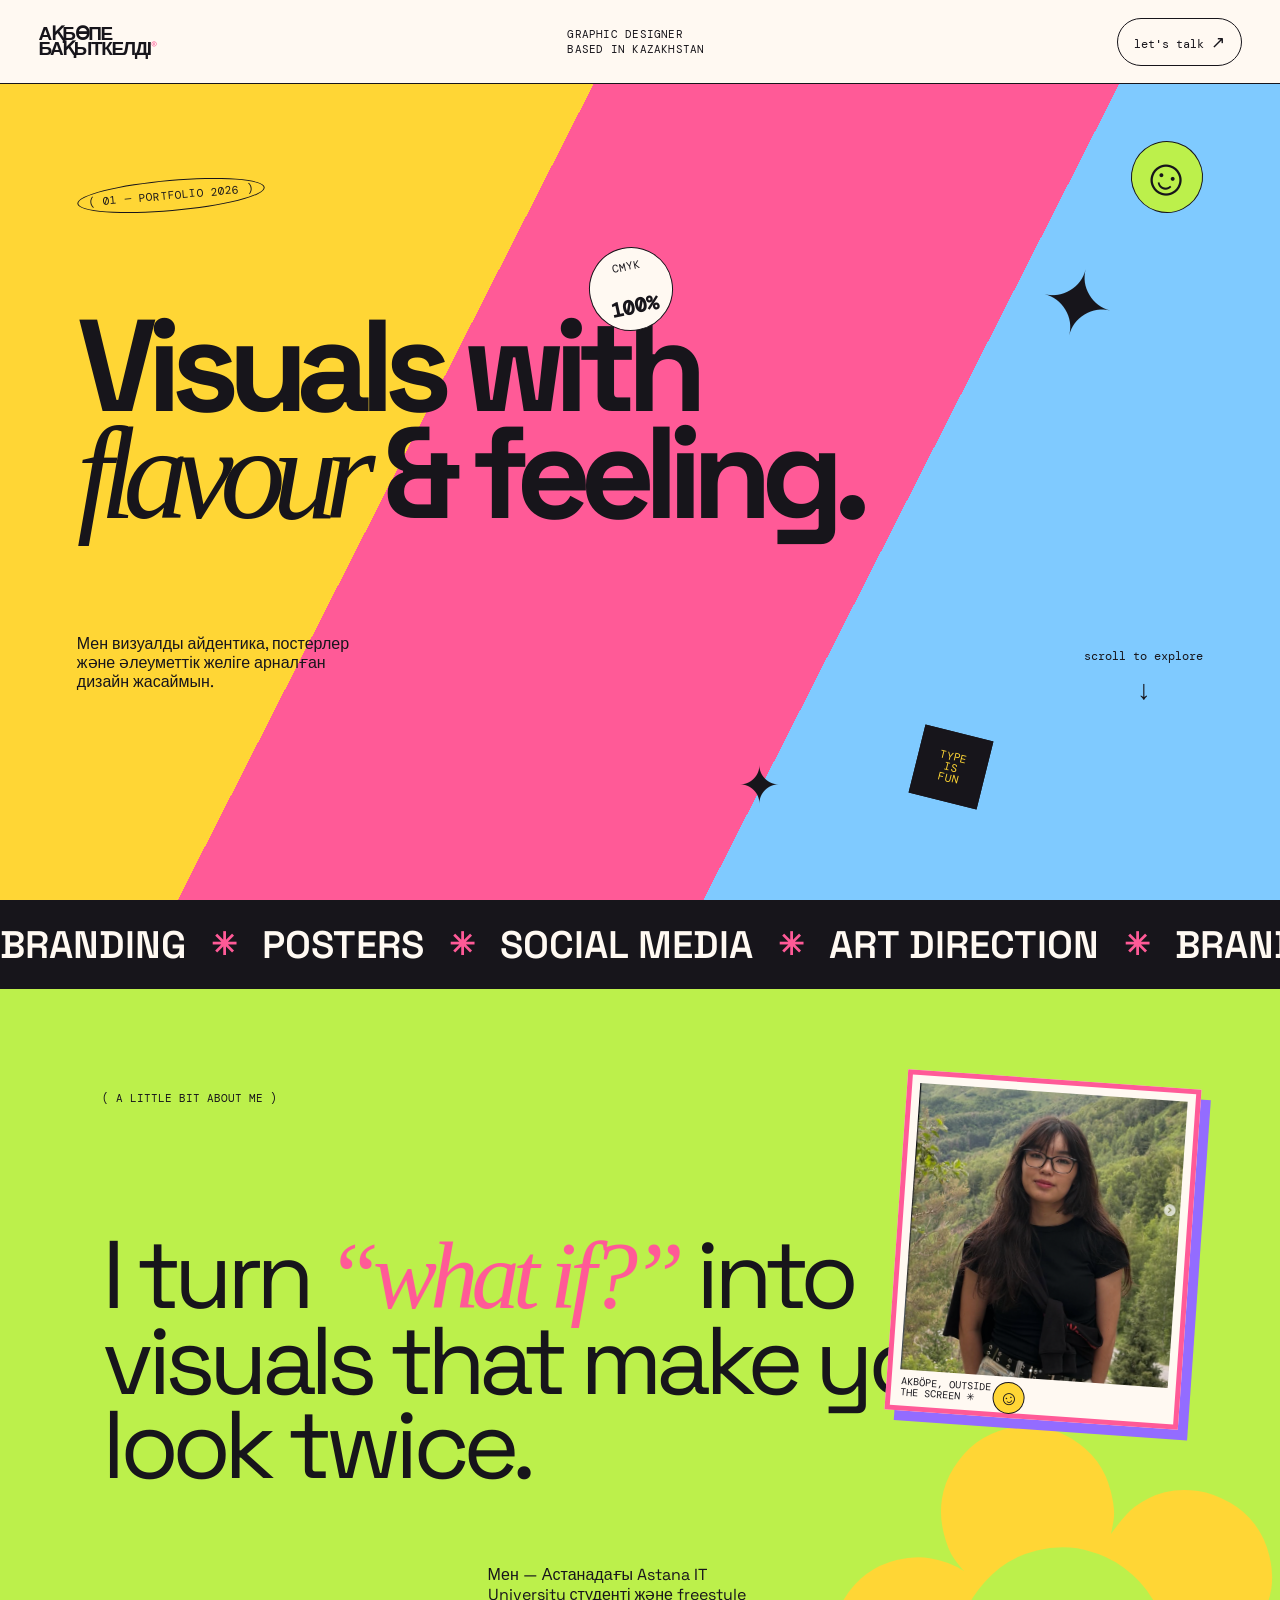
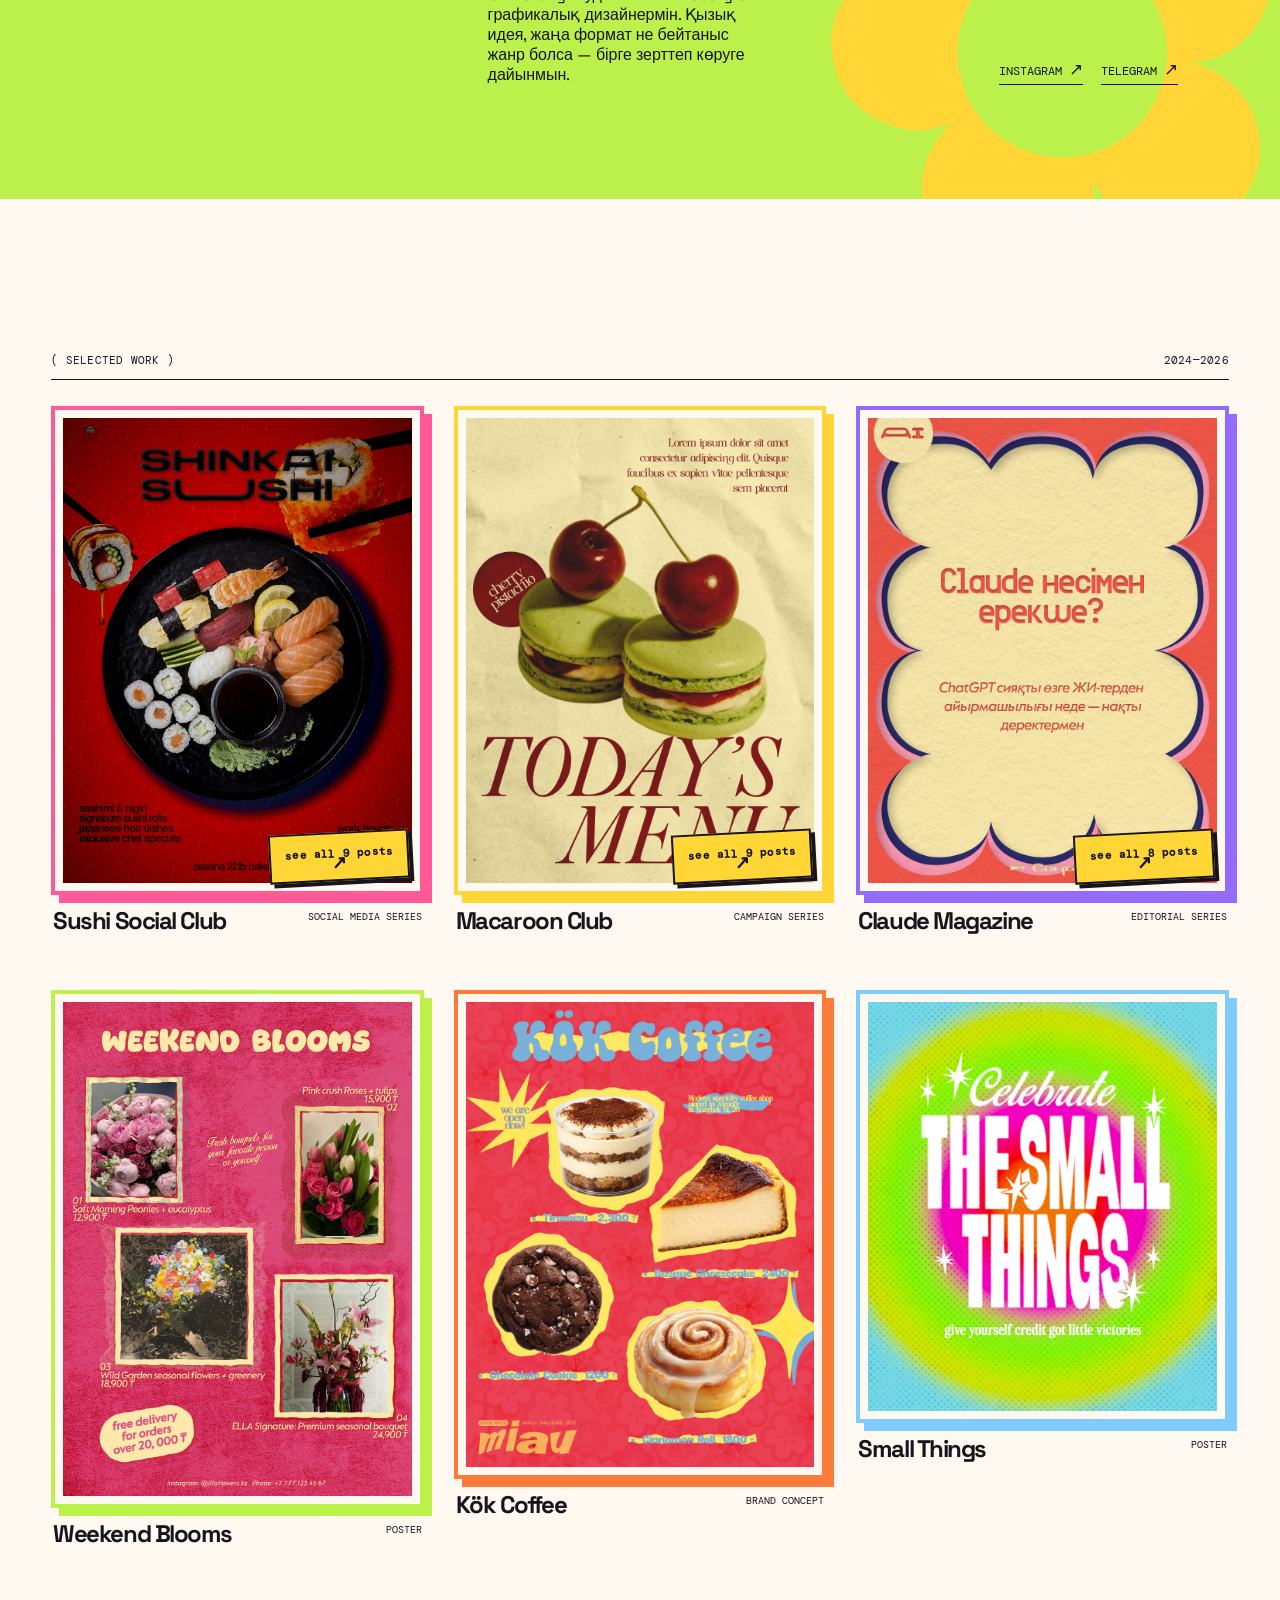
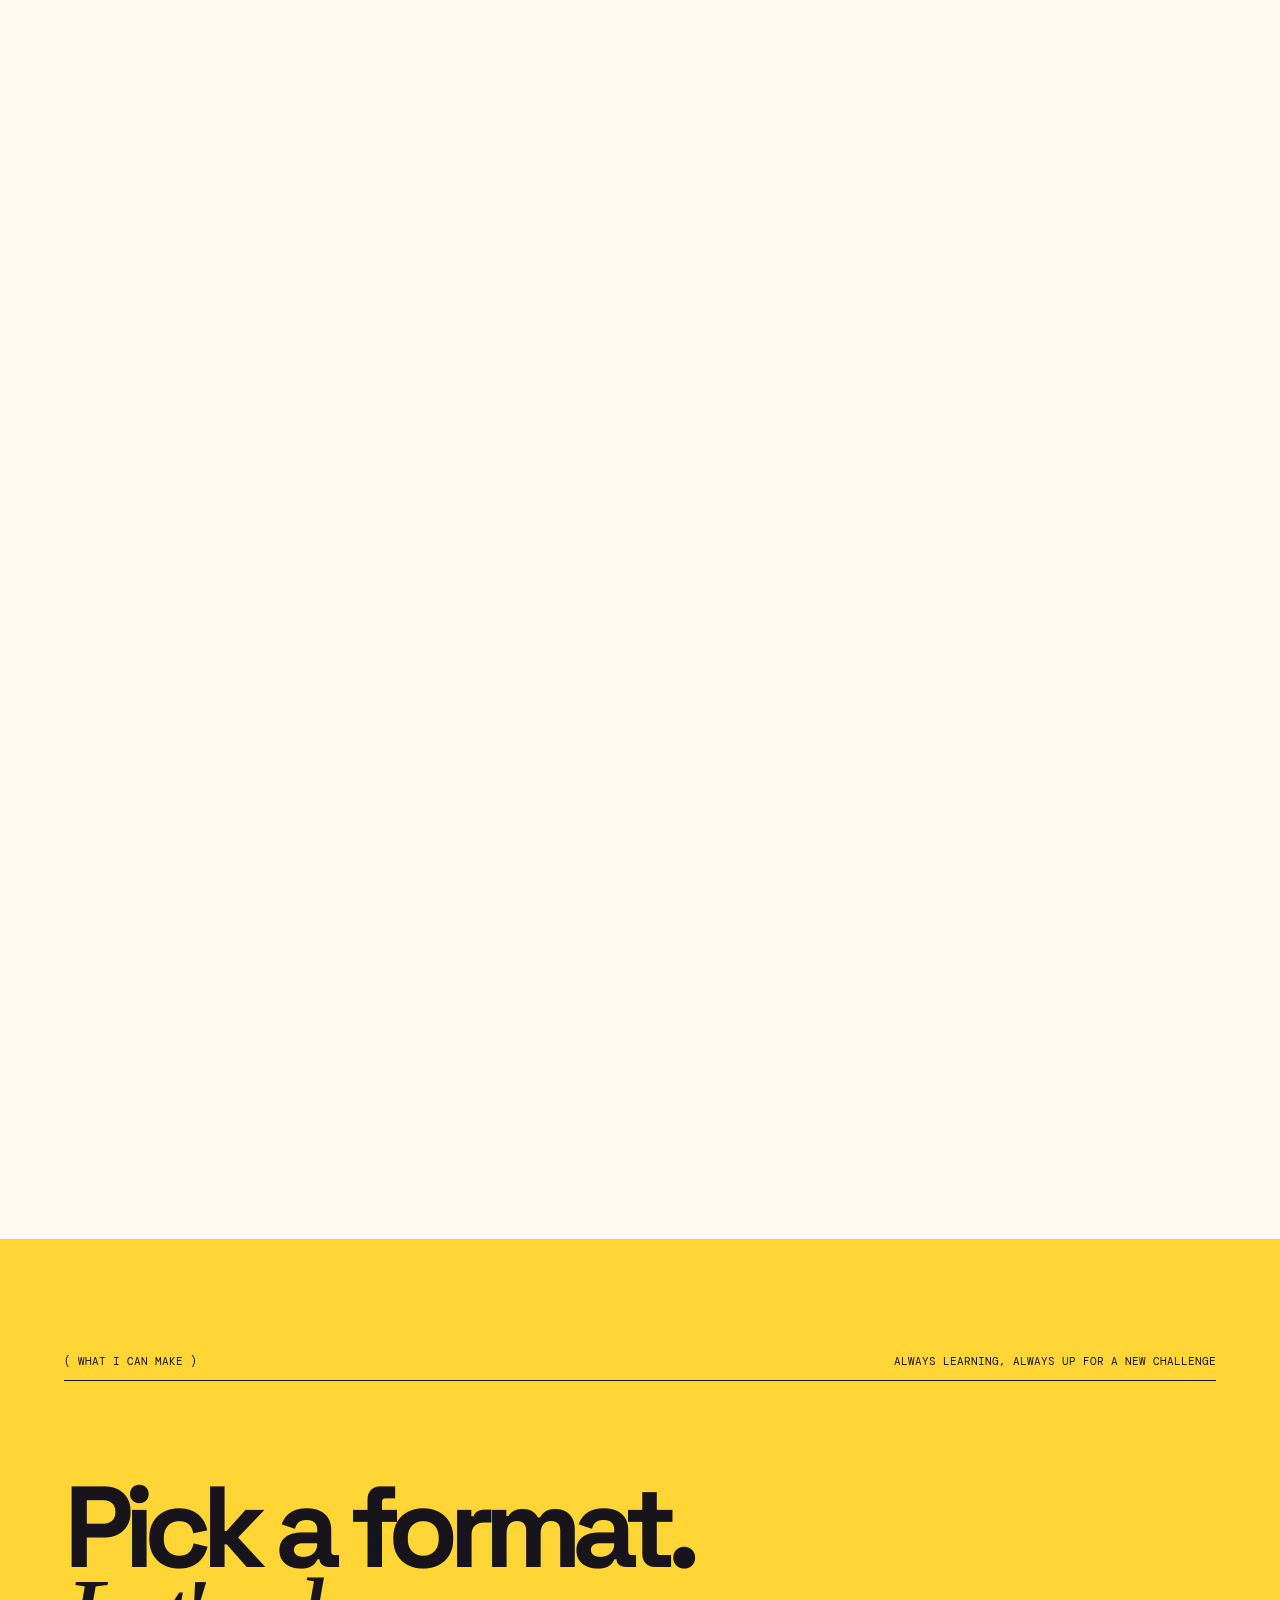
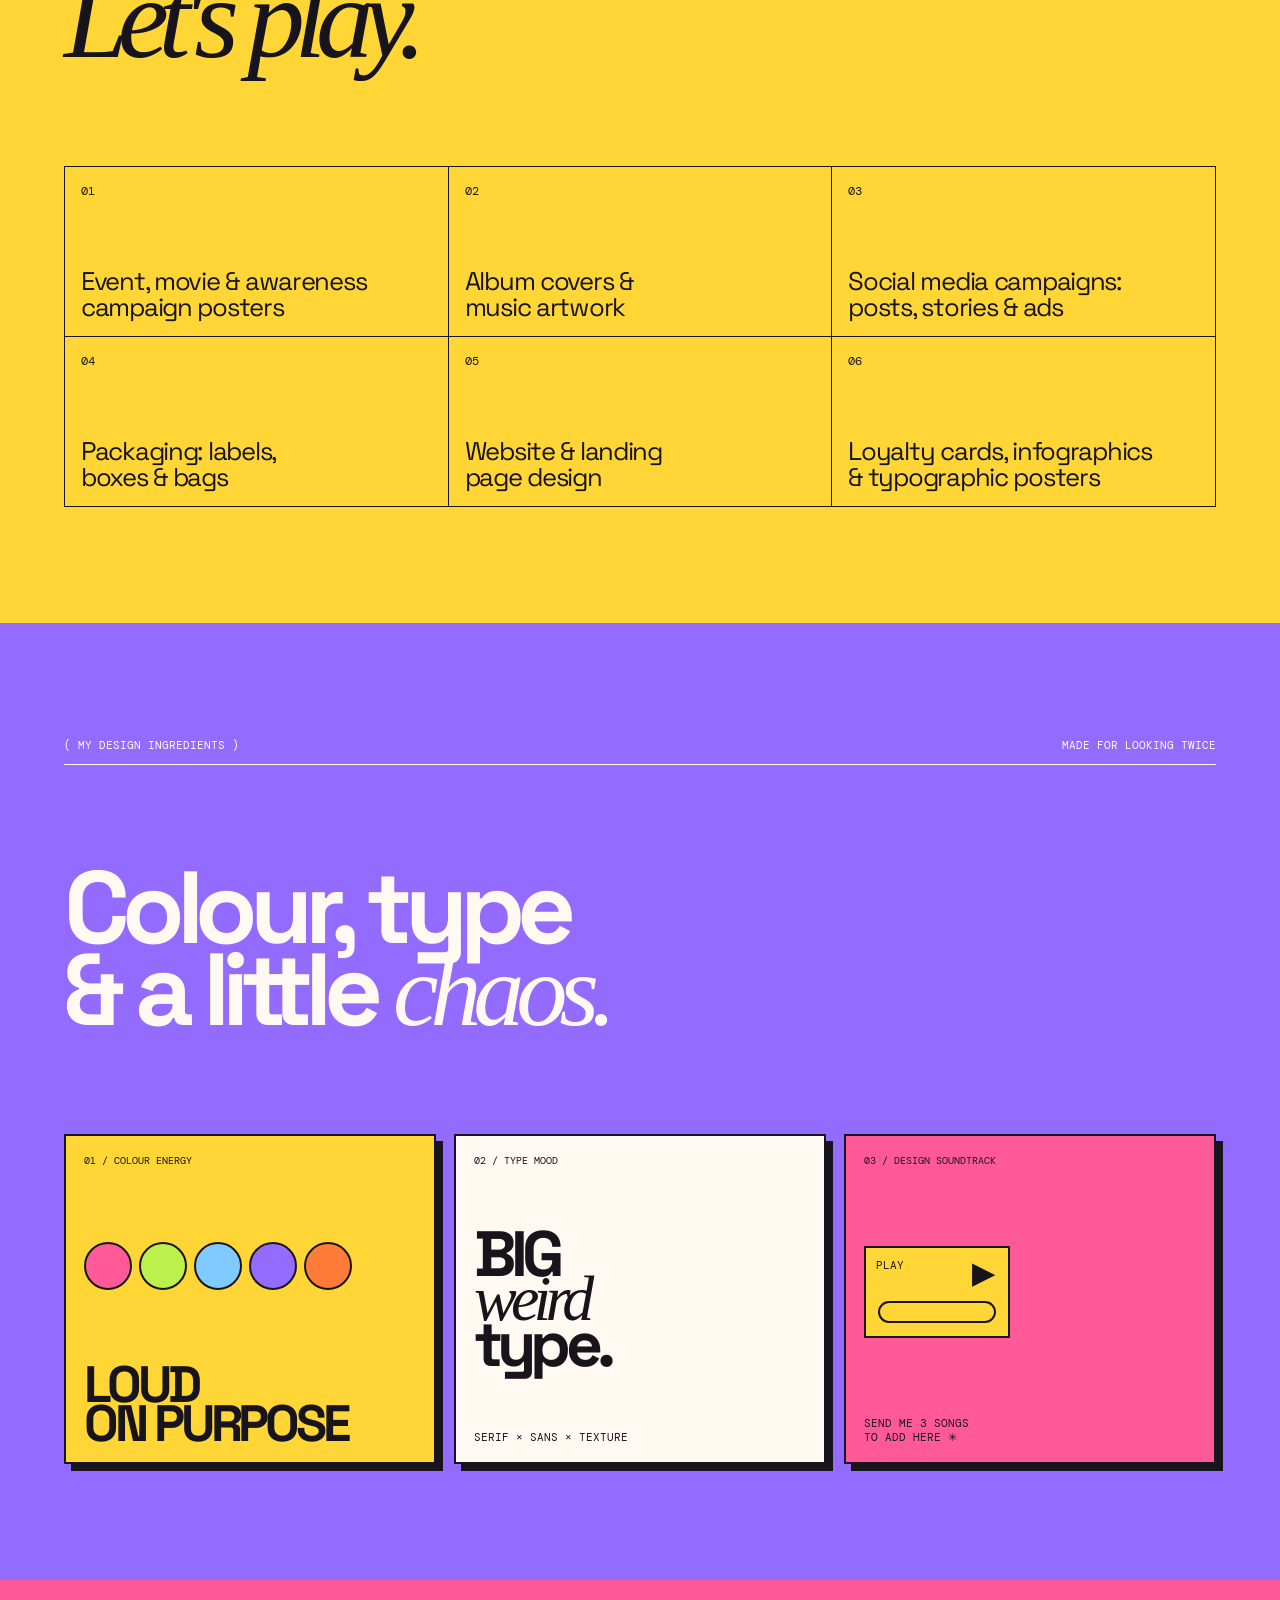
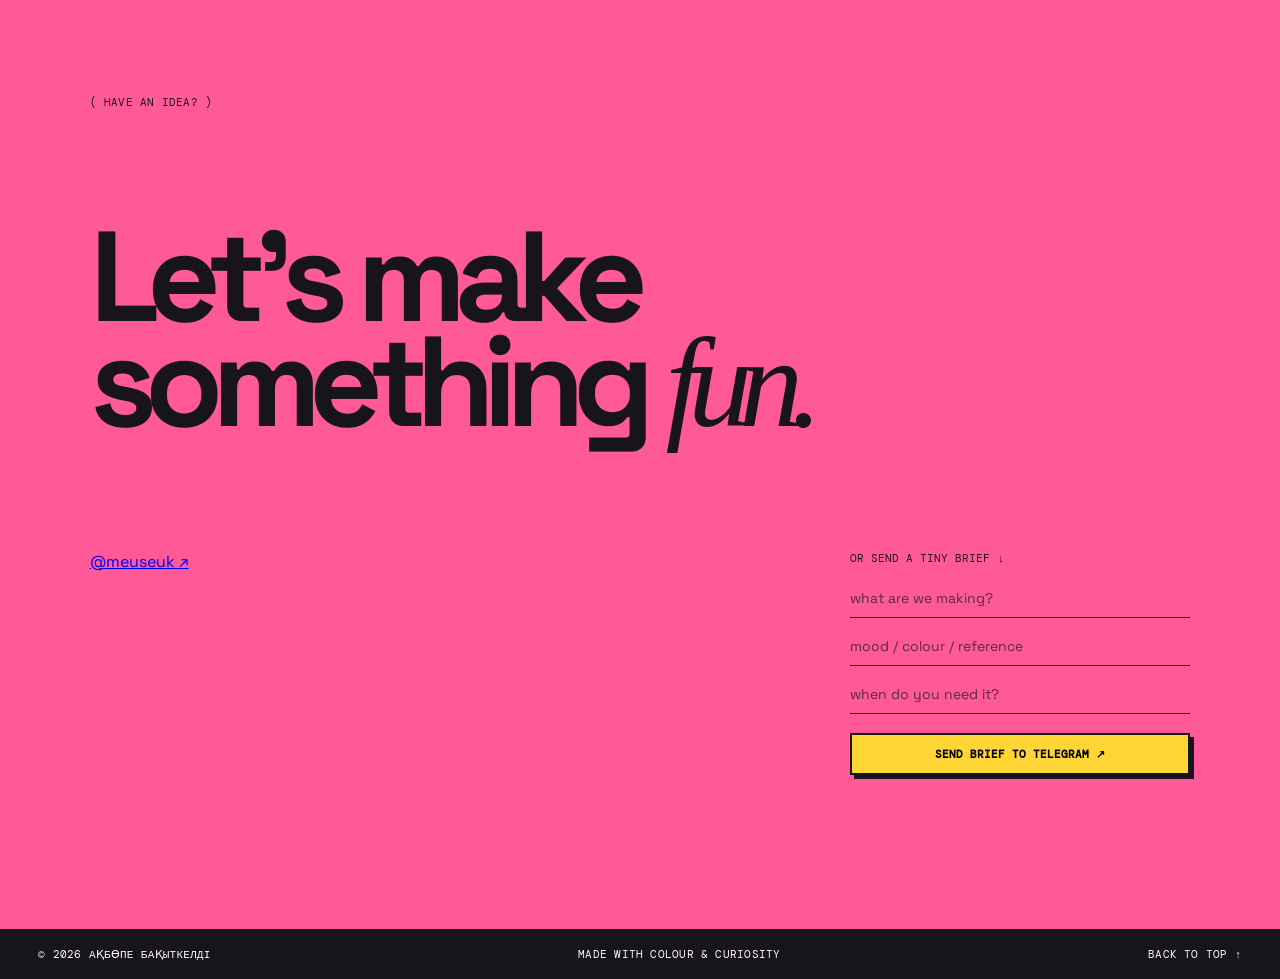
==== index.html @ 16e42d6f "prot" ====
<!doctype html>
<html lang="kk">
  <head>
    <meta charset="UTF-8" />
    <meta name="viewport" content="width=device-width, initial-scale=1.0" />
    <meta name="description" content="Graphic design portfolio" />
    <title>Akbope Bakytkeldy — graphic designer</title>
    <link rel="preconnect" href="https://fonts.googleapis.com" />
    <link rel="preconnect" href="https://fonts.gstatic.com" crossorigin />
    <link href="https://fonts.googleapis.com/css2?family=DM+Mono:wght@400;500&family=Space+Grotesk:wght@400;500;600;700&display=swap" rel="stylesheet" />
    <link rel="stylesheet" href="style.css" />
    <link rel="stylesheet" href="creative.css" />
  </head>
  <body>
    <div class="cursor-dot" aria-hidden="true"></div>
    <header class="topbar">
      <a class="logo" href="#top">Ақбөпе<br />Бақыткелді<span>®</span></a>
      <p class="topbar-note">graphic designer<br />based in Kazakhstan</p>
      <a class="contact-link" href="#contact">let's talk <i>↗</i></a>
    </header>

    <main id="top">
      <section class="hero">
        <div class="hero-label">( 01 — portfolio 2026 )</div>
        <h1>Visuals with<br /><em>flavour</em> &amp; feeling.</h1>
        <div class="studio-stickers" aria-hidden="true">
          <div class="sticker sticker-smile">☺</div>
          <div class="sticker sticker-cmyk">CMYK<br /><b>100%</b></div>
          <div class="sticker sticker-type">TYPE<br />IS<br />FUN</div>
        </div>
        <div class="hero-bottom">
          <p>Мен визуалды айдентика, постерлер және әлеуметтік желіге арналған дизайн жасаймын.</p>
          <a class="scroll-hint" href="#work">scroll to explore <span>↓</span></a>
        </div>
        <div class="star star-one">✦</div><div class="star star-two">✦</div>
      </section>

      <section class="marquee" aria-label="Design services">
        <div><span>BRANDING</span><b>✳</b><span>POSTERS</span><b>✳</b><span>SOCIAL MEDIA</span><b>✳</b><span>ART DIRECTION</span><b>✳</b><span>BRANDING</span><b>✳</b><span>POSTERS</span><b>✳</b></div>
      </section>

      <section class="about">
        <div class="about-tag">( a little bit about me )</div>
        <p class="about-copy">I turn <span>“what if?”</span> into visuals that make you look twice.</p>
        <div class="about-details"><p>Мен — Астанадағы Astana IT University студенті және freestyle графикалық дизайнермін. Қызық идея, жаңа формат не бейтаныс жанр болса — бірге зерттеп көруге дайынмын.</p><div class="social-links"><a href="https://instagram.com/mianhaeswag" target="_blank" rel="noopener">instagram <i>↗</i></a><a href="https://t.me/meuseuk" target="_blank" rel="noopener">telegram <i>↗</i></a></div></div>
        <figure class="portrait"><img src="public/assets/akbope-portrait.png" alt="Ақбөпе Бақыткелді" /><figcaption>akböpe, outside<br />the screen ✳</figcaption></figure>
        <div class="flower">✿</div>
      </section>

      <section class="work" id="work">
        <div class="section-head"><p>( selected work )</p><p>2024—2026</p></div>
        <div class="project-grid" aria-label="Портфолио жобалары">
          <!-- Project cards are generated from the current design folder. -->
        </div>
      </section>

      <section class="services">
        <div class="services-head"><p>( what i can make )</p><p>always learning, always up for a new challenge</p></div>
        <h2>Pick a format.<br /><em>Let's play.</em></h2>
        <div class="services-grid">
          <div><b>01</b><p>Event, movie &amp; awareness<br />campaign posters</p></div>
          <div><b>02</b><p>Album covers &amp;<br />music artwork</p></div>
          <div><b>03</b><p>Social media campaigns:<br />posts, stories &amp; ads</p></div>
          <div><b>04</b><p>Packaging: labels,<br />boxes &amp; bags</p></div>
          <div><b>05</b><p>Website &amp; landing<br />page design</p></div>
          <div><b>06</b><p>Loyalty cards, infographics<br />&amp; typographic posters</p></div>
        </div>
      </section>

      <section class="moodboard">
        <div class="mood-head"><p>( my design ingredients )</p><p>made for looking twice</p></div>
        <h2>Colour, type<br />&amp; a little <em>chaos.</em></h2>
        <div class="mood-grid">
          <article class="mood-card colour-card"><p>01 / colour energy</p><div class="colour-dots"><i></i><i></i><i></i><i></i><i></i></div><b>LOUD<br />ON PURPOSE</b></article>
          <article class="mood-card type-card"><p>02 / type mood</p><b>BIG<br /><em>weird</em><br />type.</b><span>serif × sans × texture</span></article>
          <article class="mood-card sound-card"><p>03 / design soundtrack</p><div class="cassette">PLAY<br /><b>▶</b></div><span>send me 3 songs<br />to add here ✳</span></article>
        </div>
      </section>

      <section class="contact" id="contact">
        <p>( have an idea? )</p>
        <h2>Let's make<br />something <em>fun.</em></h2>
        <div class="contact-layout"><a href="https://t.me/meuseuk" target="_blank" rel="noopener">@meuseuk <span>↗</span></a><form class="brief-form"><p>or send a tiny brief ↓</p><input name="project" required placeholder="what are we making?" /><input name="mood" placeholder="mood / colour / reference" /><input name="deadline" placeholder="when do you need it?" /><button type="submit">send brief to telegram ↗</button></form></div>
      </section>
    </main>

    <footer><p>© 2026 Ақбөпе Бақыткелді</p><p>made with colour &amp; curiosity</p><a href="#top">back to top ↑</a></footer>

    <dialog class="gallery-modal">
      <button class="close" aria-label="Жабу">×</button>
      <p class="modal-label"></p>
      <div class="gallery-content"></div>
    </dialog>
    <script src="script.js"></script>
  </body>
</html>
---- style.css ----
:root{--ink:#17151b;--paper:#fff9f2;--pink:#ff5a97;--yellow:#ffd635;--blue:#7fcaff;--green:#bcf04b;--mono:"DM Mono",monospace;--display:"Space Grotesk",sans-serif}*{box-sizing:border-box}html{scroll-behavior:smooth}body{margin:0;background:var(--paper);color:var(--ink);font-family:var(--display);overflow-x:hidden}.topbar{height:84px;display:flex;align-items:center;justify-content:space-between;padding:13px 3vw;border-bottom:1px solid var(--ink);position:relative;z-index:2}.logo{font-weight:700;font-size:19px;line-height:.78;text-transform:uppercase;text-decoration:none;color:var(--ink);letter-spacing:-1.4px}.logo span{color:var(--pink);font-size:12px;vertical-align:top}.topbar-note,.section-head,.hero-label,footer,.contact>p{font:11px/1.35 var(--mono);text-transform:uppercase;letter-spacing:.02em}.contact-link{padding:12px 16px;border:1px solid var(--ink);color:var(--ink);text-decoration:none;border-radius:99px;font:12px var(--mono);transition:.2s}.contact-link:hover{background:var(--ink);color:#fff}.contact-link i,.about-details i{font-style:normal;font-size:17px}.hero{min-height:calc(100vh - 84px);padding:7.5vw 6vw 3vw;position:relative;background:linear-gradient(117deg,var(--yellow) 0 35%,var(--pink) 35% 66%,var(--blue) 66%)}.hero-label{border:1px solid var(--ink);width:max-content;padding:7px 10px;border-radius:50%;transform:rotate(-5deg)}h1{font-size:clamp(57px,10.2vw,170px);line-height:.82;letter-spacing:-.085em;margin:8vw 0 0;max-width:1000px}h1 em,.contact h2 em{font-family:Georgia,serif;font-weight:400;letter-spacing:-.1em}.hero-bottom{display:flex;justify-content:space-between;align-items:end;margin-top:7vw}.hero-bottom p{max-width:285px;font-size:16px;line-height:1.2}.scroll-hint{font:12px var(--mono);color:var(--ink);text-decoration:none}.scroll-hint span{display:block;font-size:27px;text-align:center;margin-top:8px}.star{position:absolute;font-size:clamp(50px,7vw,110px)}.star-one{right:13%;top:20%;transform:rotate(14deg)}.star-two{right:39%;bottom:10%;font-size:clamp(25px,4vw,55px)}.marquee{background:var(--ink);color:var(--paper);overflow:hidden;white-space:nowrap;padding:20px 0}.marquee div{display:inline-flex;align-items:center;gap:25px;font-size:clamp(25px,3vw,45px);font-weight:600;animation:slide 22s linear infinite}.marquee b{color:var(--pink);font-size:.8em}@keyframes slide{to{transform:translateX(-50%)}}.work{padding:12vw 4vw 10vw}.section-head{display:flex;justify-content:space-between;border-bottom:1px solid var(--ink);padding-bottom:12px;margin-bottom:26px}.section-head p{margin:0}.project-grid{display:grid;grid-template-columns:repeat(12,1fr);gap:7vw 2.4vw}.project{min-width:0}.project-large{grid-column:1/8}.project-tall{grid-column:9/13;padding-top:16vw}.project-wide{grid-column:2/8}.project-small{grid-column:9/12}.offset{grid-column:2/5;margin-top:-11vw}.project-image{display:block;width:100%;padding:0;border:0;background:none;cursor:pointer;position:relative;overflow:hidden}.project-image img{width:100%;height:clamp(320px,50vw,720px);object-fit:cover;display:block;transition:transform .6s cubic-bezier(.2,.8,.2,1)}.project-tall img{height:clamp(440px,56vw,860px)}.project-small img{height:clamp(300px,34vw,520px)}.project-image:hover img{transform:scale(1.04)}.view{position:absolute;inset:auto 14px 14px auto;background:var(--paper);border:1px solid var(--ink);padding:9px 11px;border-radius:50%;font:10px var(--mono);width:72px;height:72px;display:grid;place-items:center;transform:rotate(-9deg);opacity:0;transition:.25s}.project-image:hover .view{opacity:1}.view b{font-size:17px}.project-info{display:flex;justify-content:space-between;gap:10px;margin-top:10px}.project-info h2{margin:0;font-size:clamp(16px,2vw,24px);letter-spacing:-.06em}.project-info p{margin:5px 0 0;font:10px var(--mono);text-transform:uppercase}.about{background:var(--green);padding:8vw 8vw 6vw;min-height:90vh;position:relative;overflow:hidden}.about-tag{font:11px var(--mono);text-transform:uppercase}.about-copy{font-size:clamp(40px,7.5vw,115px);line-height:.88;letter-spacing:-.07em;max-width:950px;margin:10vw 0 6vw}.about-copy span{font-family:Georgia,serif;font-style:italic;color:var(--pink);font-weight:400}.about-details{display:flex;align-items:end;justify-content:space-between;max-width:690px;margin-left:auto;position:relative;z-index:1}.about-details p{font-size:16px;line-height:1.25;max-width:270px;margin:0}.about-details a{color:var(--ink);font:12px var(--mono);text-decoration:none;border-bottom:1px solid;padding-bottom:4px}.flower{position:absolute;right:-3%;bottom:-19%;font-size:min(48vw,620px);line-height:1;color:var(--yellow);transform:rotate(-14deg)}.contact{background:var(--pink);padding:9vw 7vw 12vw;min-height:78vh}.contact>p{margin:0}.contact h2{font-size:clamp(60px,10vw,155px);line-height:.82;letter-spacing:-.09em;margin:9vw 0}.contact>a{color:var(--ink);font-size:clamp(19px,3vw,42px);font-weight:500;text-decoration:none;border-bottom:2px solid}.contact>a span{font-family:var(--mono)}footer{display:flex;justify-content:space-between;padding:18px 3vw;background:var(--ink);color:var(--paper)}footer p{margin:0}footer a{color:var(--paper);text-decoration:none}.gallery-modal{width:min(1080px,92vw);height:min(88vh,900px);border:1px solid var(--ink);padding:4vw;background:var(--paper)}.gallery-modal::backdrop{background:rgba(23,21,27,.86);backdrop-filter:blur(4px)}.gallery-content{display:grid;grid-template-columns:repeat(3,1fr);gap:15px;overflow:auto;height:100%;padding-right:8px}.gallery-content img{width:100%;height:100%;max-height:480px;object-fit:cover}.close{position:fixed;right:5vw;top:6vh;border:1px solid var(--ink);background:var(--yellow);width:40px;height:40px;border-radius:50%;font-size:26px;cursor:pointer;z-index:2}.cursor-dot{position:fixed;width:12px;height:12px;border-radius:50%;background:var(--ink);pointer-events:none;z-index:10;mix-blend-mode:difference;transform:translate(-50%,-50%);transition:transform .1s}@media(max-width:650px){.topbar{height:69px}.topbar-note{display:none}.hero{min-height:86vh;padding:10vw 5vw}.hero-bottom{margin-top:15vw;align-items:start;flex-direction:column;gap:25px}.star-one{right:8%;top:29%}.star-two{right:25%;bottom:27%}.work{padding:16vw 5vw}.project-grid{display:grid;grid-template-columns:1fr;gap:14vw}.project,.project-large,.project-tall,.project-wide,.project-small,.offset{grid-column:auto;padding:0;margin:0}.project-image img,.project-tall img,.project-small img{height:118vw;max-height:none}.about{min-height:75vh;padding:12vw 6vw}.about-copy{margin:20vw 0}.about-details{flex-direction:column;align-items:flex-start;gap:25px}.flower{font-size:70vw;bottom:-9%;right:-7%}.contact{padding:15vw 6vw;min-height:62vh}.contact h2{margin:20vw 0}footer{gap:15px;flex-wrap:wrap}.gallery-content{grid-template-columns:1fr 1fr}.cursor-dot{display:none}}
---- creative.css ----
.studio-stickers{position:absolute;inset:0;pointer-events:none}.sticker{position:absolute;display:grid;place-items:center;border:1px solid var(--ink);font:11px/1 var(--mono);text-align:center}.sticker-smile{right:6%;top:7%;width:72px;height:72px;border-radius:50%;background:var(--green);font:52px/1 Arial;transform:rotate(18deg)}.sticker-cmyk{left:46%;top:20%;width:84px;height:84px;border-radius:50%;background:var(--paper);transform:rotate(-12deg)}.sticker-cmyk b{font-size:20px}.sticker-type{right:23%;bottom:12%;width:70px;height:70px;background:var(--ink);color:var(--yellow);transform:rotate(14deg)}
.modal-label{font:11px var(--mono);text-transform:uppercase;margin:0 0 15px}.gallery-content{height:calc(100% - 28px)}
.social-links{display:flex;gap:18px;flex-wrap:wrap}.social-links a{font:12px var(--mono);text-transform:uppercase}.services{background:var(--yellow);padding:9vw 5vw}.services-head{display:flex;justify-content:space-between;gap:20px;border-bottom:1px solid var(--ink);padding-bottom:12px;font:11px var(--mono);text-transform:uppercase}.services-head p{margin:0}.services h2{font-size:clamp(50px,9vw,138px);line-height:.78;letter-spacing:-.09em;margin:8vw 0}.services h2 em{font-family:Georgia,serif;font-weight:400}.services-grid{display:grid;grid-template-columns:repeat(3,1fr);border-top:1px solid var(--ink);border-left:1px solid var(--ink)}.services-grid>div{min-height:170px;padding:16px;border-right:1px solid var(--ink);border-bottom:1px solid var(--ink);display:flex;flex-direction:column;justify-content:space-between}.services-grid b{font:12px var(--mono)}.services-grid p{font-size:clamp(17px,2vw,28px);letter-spacing:-.05em;line-height:1.03;margin:0}
.portrait{position:absolute;right:7vw;top:7vw;width:min(23vw,330px);margin:0;z-index:2;background:var(--paper);border:5px solid var(--pink);padding:8px 8px 36px;box-shadow:10px 10px 0 #936cff;transform:rotate(4deg)}.portrait img{display:block;width:100%;height:auto}.portrait figcaption{position:absolute;bottom:8px;left:10px;font:10px/1.05 var(--mono);text-transform:uppercase}.portrait figcaption::after{content:'☺';position:absolute;right:-34px;bottom:-9px;display:grid;place-items:center;width:30px;height:30px;border:1px solid var(--ink);background:var(--yellow);border-radius:50%;font:20px Arial;transform:rotate(-17deg)}
.moodboard{padding:9vw 5vw;background:#936cff;color:var(--paper)}.mood-head{display:flex;justify-content:space-between;gap:20px;border-bottom:1px solid currentColor;padding-bottom:12px;font:11px var(--mono);text-transform:uppercase}.mood-head p{margin:0}.moodboard h2{font-size:clamp(48px,8vw,125px);line-height:.8;letter-spacing:-.08em;margin:8vw 0}.moodboard h2 em{font-family:Georgia,serif;font-weight:400}.mood-grid{display:grid;grid-template-columns:repeat(3,1fr);gap:18px}.mood-card{min-height:330px;padding:18px;border:2px solid var(--ink);color:var(--ink);display:flex;flex-direction:column;justify-content:space-between;box-shadow:7px 7px 0 var(--ink)}.mood-card p{font:10px var(--mono);text-transform:uppercase;margin:0}.colour-card{background:var(--yellow);transform:rotate(-2deg)}.colour-card b{font-size:clamp(34px,4vw,62px);line-height:.78;letter-spacing:-.08em}.colour-dots{display:flex;gap:7px;align-items:center;flex-wrap:wrap}.colour-dots i{display:block;width:48px;height:48px;border:2px solid var(--ink);border-radius:50%}.colour-dots i:nth-child(1){background:var(--pink)}.colour-dots i:nth-child(2){background:var(--green)}.colour-dots i:nth-child(3){background:var(--blue)}.colour-dots i:nth-child(4){background:#936cff}.colour-dots i:nth-child(5){background:#ff7b37}.type-card{background:var(--paper);transform:rotate(2deg)}.type-card>b{font-size:clamp(40px,5vw,76px);line-height:.69;letter-spacing:-.09em}.type-card b em{font-family:Georgia,serif;font-weight:400}.type-card span,.sound-card span{font:11px var(--mono);text-transform:uppercase}.sound-card{background:var(--pink);transform:rotate(-1deg)}.cassette{width:146px;height:92px;border:2px solid var(--ink);padding:10px;font:11px var(--mono);background:var(--yellow);position:relative}.cassette::after{content:'';position:absolute;left:12px;right:12px;bottom:13px;height:18px;border:2px solid var(--ink);border-radius:99px}.cassette b{font-size:28px;position:absolute;right:14px;top:7px}.contact-layout{display:grid;grid-template-columns:1fr 340px;gap:8vw;align-items:start}.brief-form{display:grid;gap:9px;max-width:340px}.brief-form>p{font:11px var(--mono);text-transform:uppercase;margin:0 0 5px}.brief-form input{width:100%;border:0;border-bottom:1px solid var(--ink);background:transparent;padding:10px 0;font:14px var(--display);outline:none}.brief-form input::placeholder{color:rgba(23,21,27,.7)}.brief-form button{margin-top:10px;border:2px solid var(--ink);background:var(--yellow);padding:12px;font:700 11px var(--mono);text-transform:uppercase;cursor:pointer;box-shadow:4px 4px 0 var(--ink)}.brief-form button:hover{transform:translate(-2px,-2px);box-shadow:7px 7px 0 var(--ink)}
.reveal{opacity:0;transform:translateY(36px) rotate(-2deg);transition:opacity .65s ease,transform .65s cubic-bezier(.2,.8,.2,1)}.reveal.is-visible{opacity:1;transform:translateY(0) rotate(0)}
.project-grid{row-gap:7vw}.project.single{grid-column:span 3;padding-top:0;margin-top:0}.project.single .project-image{border:2px solid var(--ink);padding:7px;background:var(--paper);box-shadow:7px 7px 0 var(--ink)}.project.single .project-image img{height:clamp(230px,25vw,390px);object-fit:cover}.project.single .project-info{padding:0 2px}.project.single .view{inset:auto 8px 8px auto}
.project-grid{grid-template-columns:repeat(3,minmax(0,1fr));gap:54px 30px;align-items:start}.project,.project-large,.project-tall,.project-wide,.project-small,.project.offset,.project.single{grid-column:auto;padding-top:0;margin-top:0}.project-image,.project.single .project-image{border:2px solid var(--ink);padding:7px;background:var(--paper);box-shadow:7px 7px 0 var(--ink)}.project-image img,.project-tall img,.project-small img,.project.single .project-image img{height:clamp(280px,31vw,480px);object-fit:cover}.project-info,.project.single .project-info{padding:0 2px}.project .view,.project.single .view{inset:auto 8px 8px auto}
.project-image,.project.single .project-image{--frame:var(--pink);border:4px solid var(--frame);padding:8px;background:var(--paper);box-shadow:8px 8px 0 var(--frame)}.project:nth-child(6n+2) .project-image{--frame:var(--yellow)}.project:nth-child(6n+3) .project-image{--frame:#936cff}.project:nth-child(6n+4) .project-image{--frame:var(--green)}.project:nth-child(6n+5) .project-image{--frame:#ff7b37}.project:nth-child(6n) .project-image{--frame:var(--blue)}.project-image img,.project-tall img,.project-small img,.project.single .project-image img{width:100%;height:auto;max-height:none;aspect-ratio:auto;object-fit:contain;display:block}
.project.single .project-image{cursor:default}.project:not(.single) .view{opacity:1;width:auto;height:auto;min-height:42px;padding:12px 14px;border:2px solid var(--ink);border-radius:0;right:10px;bottom:10px;background:var(--yellow);color:var(--ink);box-shadow:4px 4px 0 var(--ink);transform:rotate(-3deg);font:700 11px var(--mono);letter-spacing:.02em;white-space:nowrap}.project:not(.single) .view b{font-size:18px;line-height:.4}
.cursor-dot{width:42px;height:42px;display:grid;place-items:center;background:var(--yellow);border:2px solid var(--ink);mix-blend-mode:normal;opacity:0;transition:width .18s,height .18s,background .18s,opacity .18s;z-index:30}.cursor-dot::after{content:'✳';font-size:24px;color:var(--ink)}body:hover .cursor-dot{opacity:1}.cursor-dot.is-open{width:78px;height:78px;background:var(--pink);border-radius:0;transform:translate(-50%,-50%) rotate(-8deg)}.cursor-dot.is-open::after{content:'OPEN';font:700 11px var(--mono);letter-spacing:.04em}.project:not(.single) .project-image{transition:transform .25s ease,box-shadow .25s ease}.project:not(.single) .project-image:hover{transform:rotate(-1.5deg) translateY(-5px);box-shadow:12px 12px 0 var(--frame)}
@media (pointer:fine){html,body,body *{cursor:none!important}}
@media(max-width:650px){.sticker-smile{top:9%;right:6%;width:52px;height:52px;font-size:38px}.sticker-cmyk{top:33%;left:auto;right:28%;width:57px;height:57px;font-size:8px}.sticker-cmyk b{font-size:14px}.sticker-type{right:8%;bottom:14%;width:55px;height:55px;font-size:9px}}
@media(max-width:650px){.services{padding:16vw 5vw}.services-head{flex-direction:column}.services h2{margin:16vw 0}.services-grid{grid-template-columns:1fr}.services-grid>div{min-height:130px}.about-details .social-links{flex-direction:row}.portrait{position:relative;top:auto;right:auto;width:min(74vw,350px);margin:15vw auto 3vw;transform:rotate(3deg)}}
@media(max-width:650px){.moodboard{padding:16vw 5vw}.mood-head{flex-direction:column}.moodboard h2{margin:16vw 0}.mood-grid{grid-template-columns:1fr;gap:24px}.mood-card{min-height:250px}.contact-layout{grid-template-columns:1fr;gap:12vw}.brief-form{max-width:none}.contact>a{font-size:clamp(24px,7vw,42px)}}
@media(max-width:650px){.project-grid{grid-template-columns:1fr;gap:42px}.project-image img,.project-tall img,.project-small img,.project.single .project-image img{height:auto;max-height:none}}
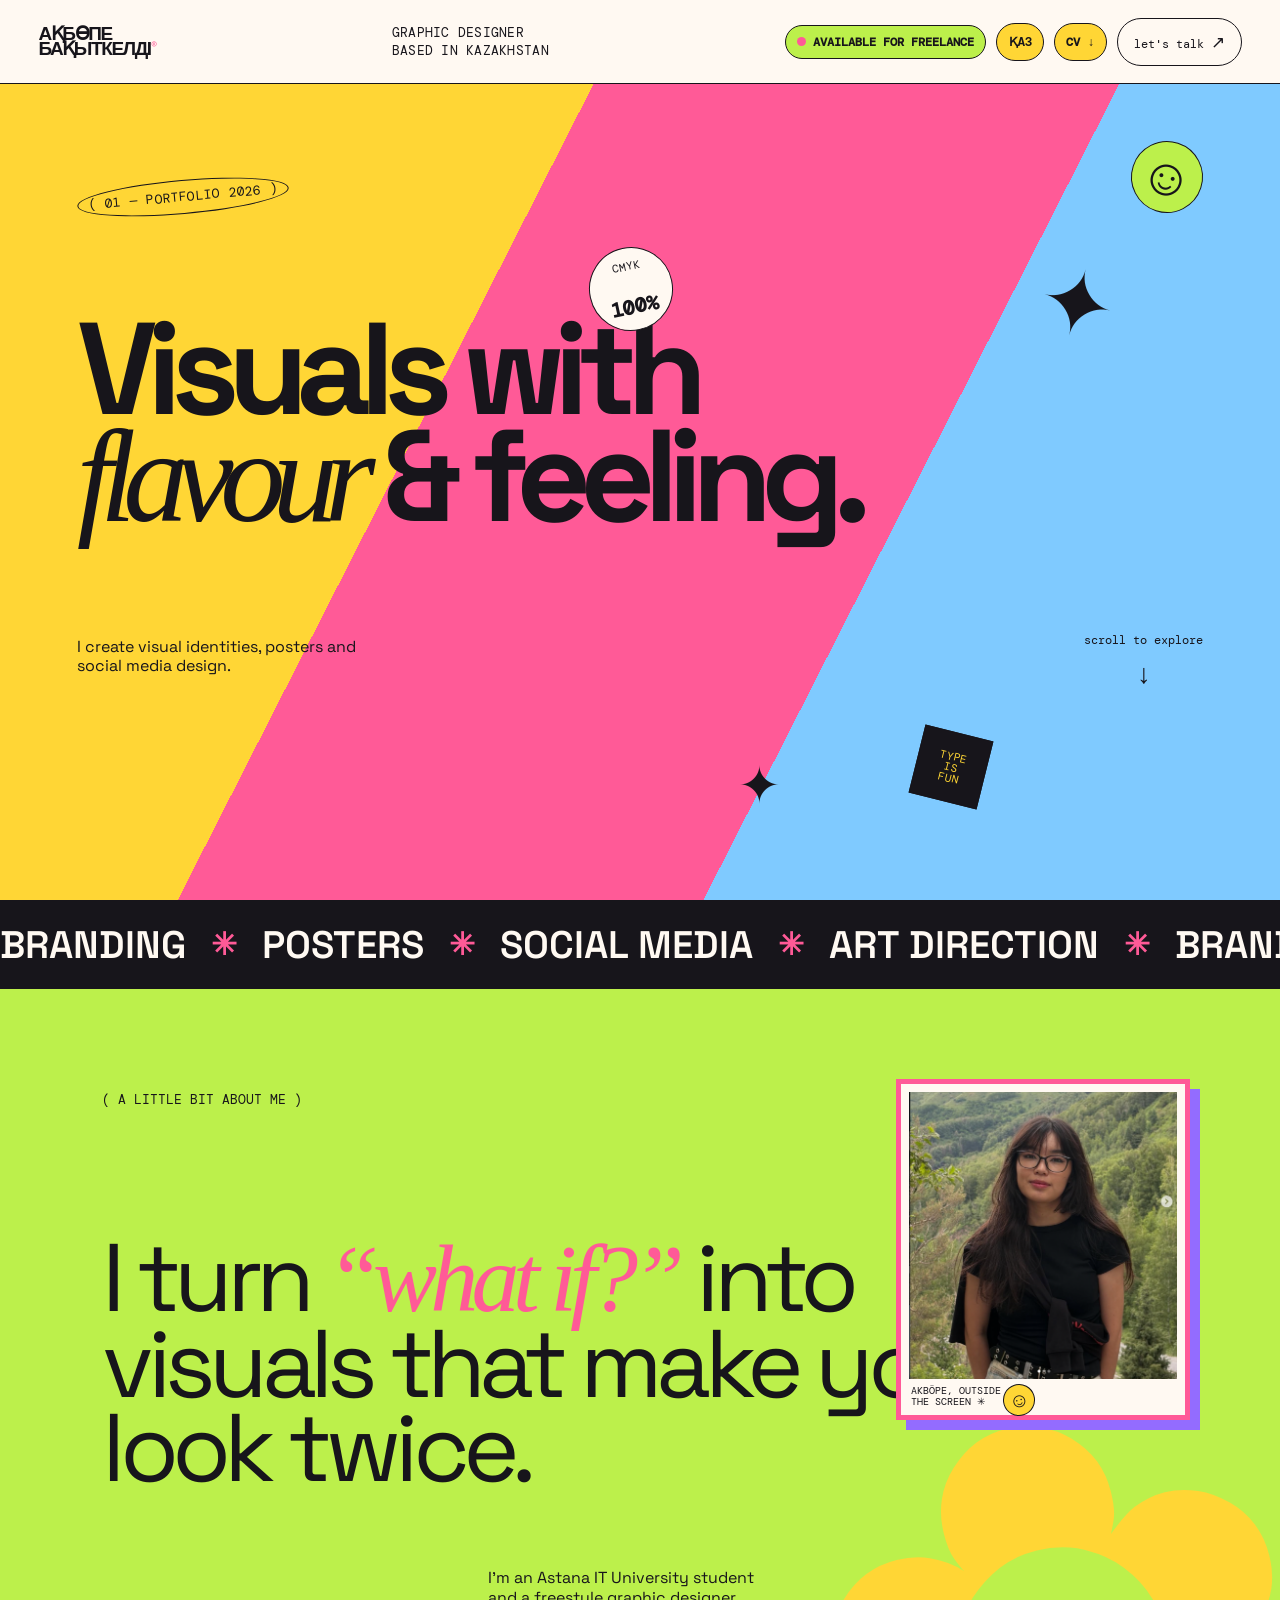
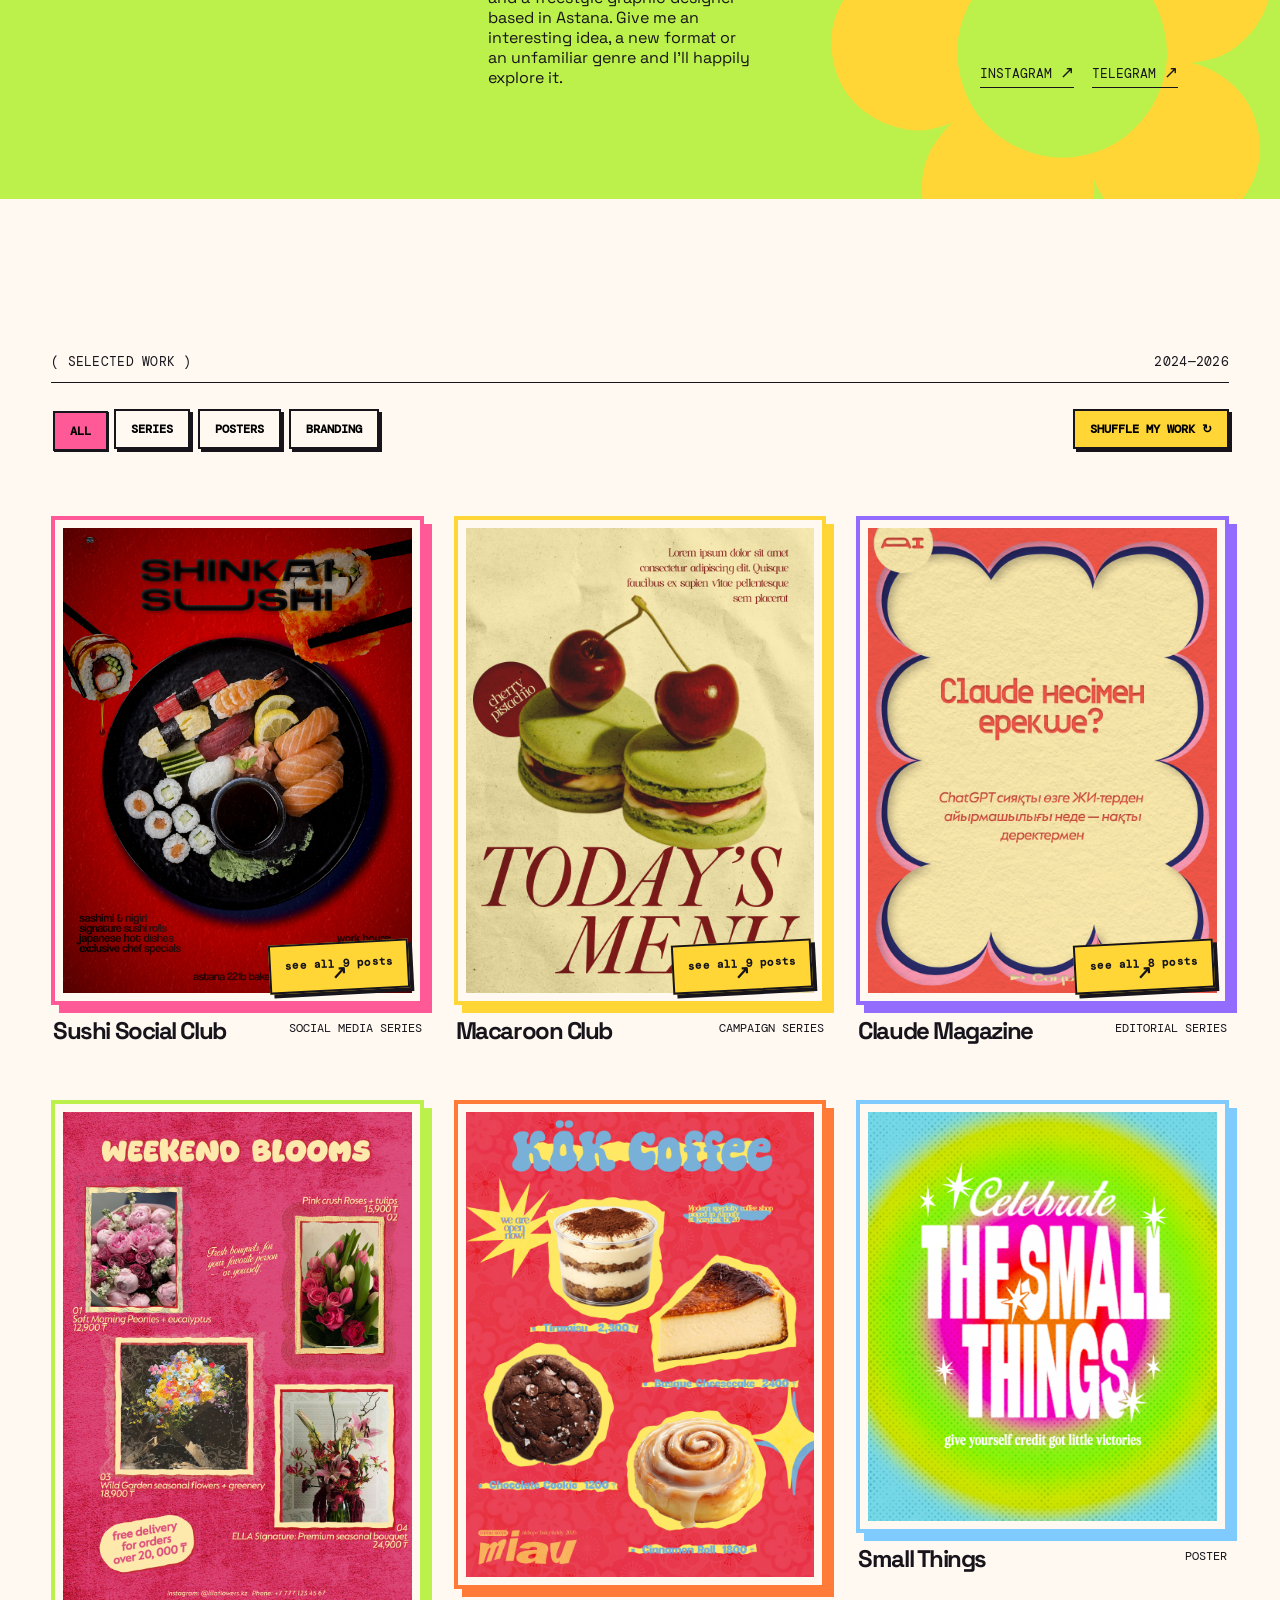
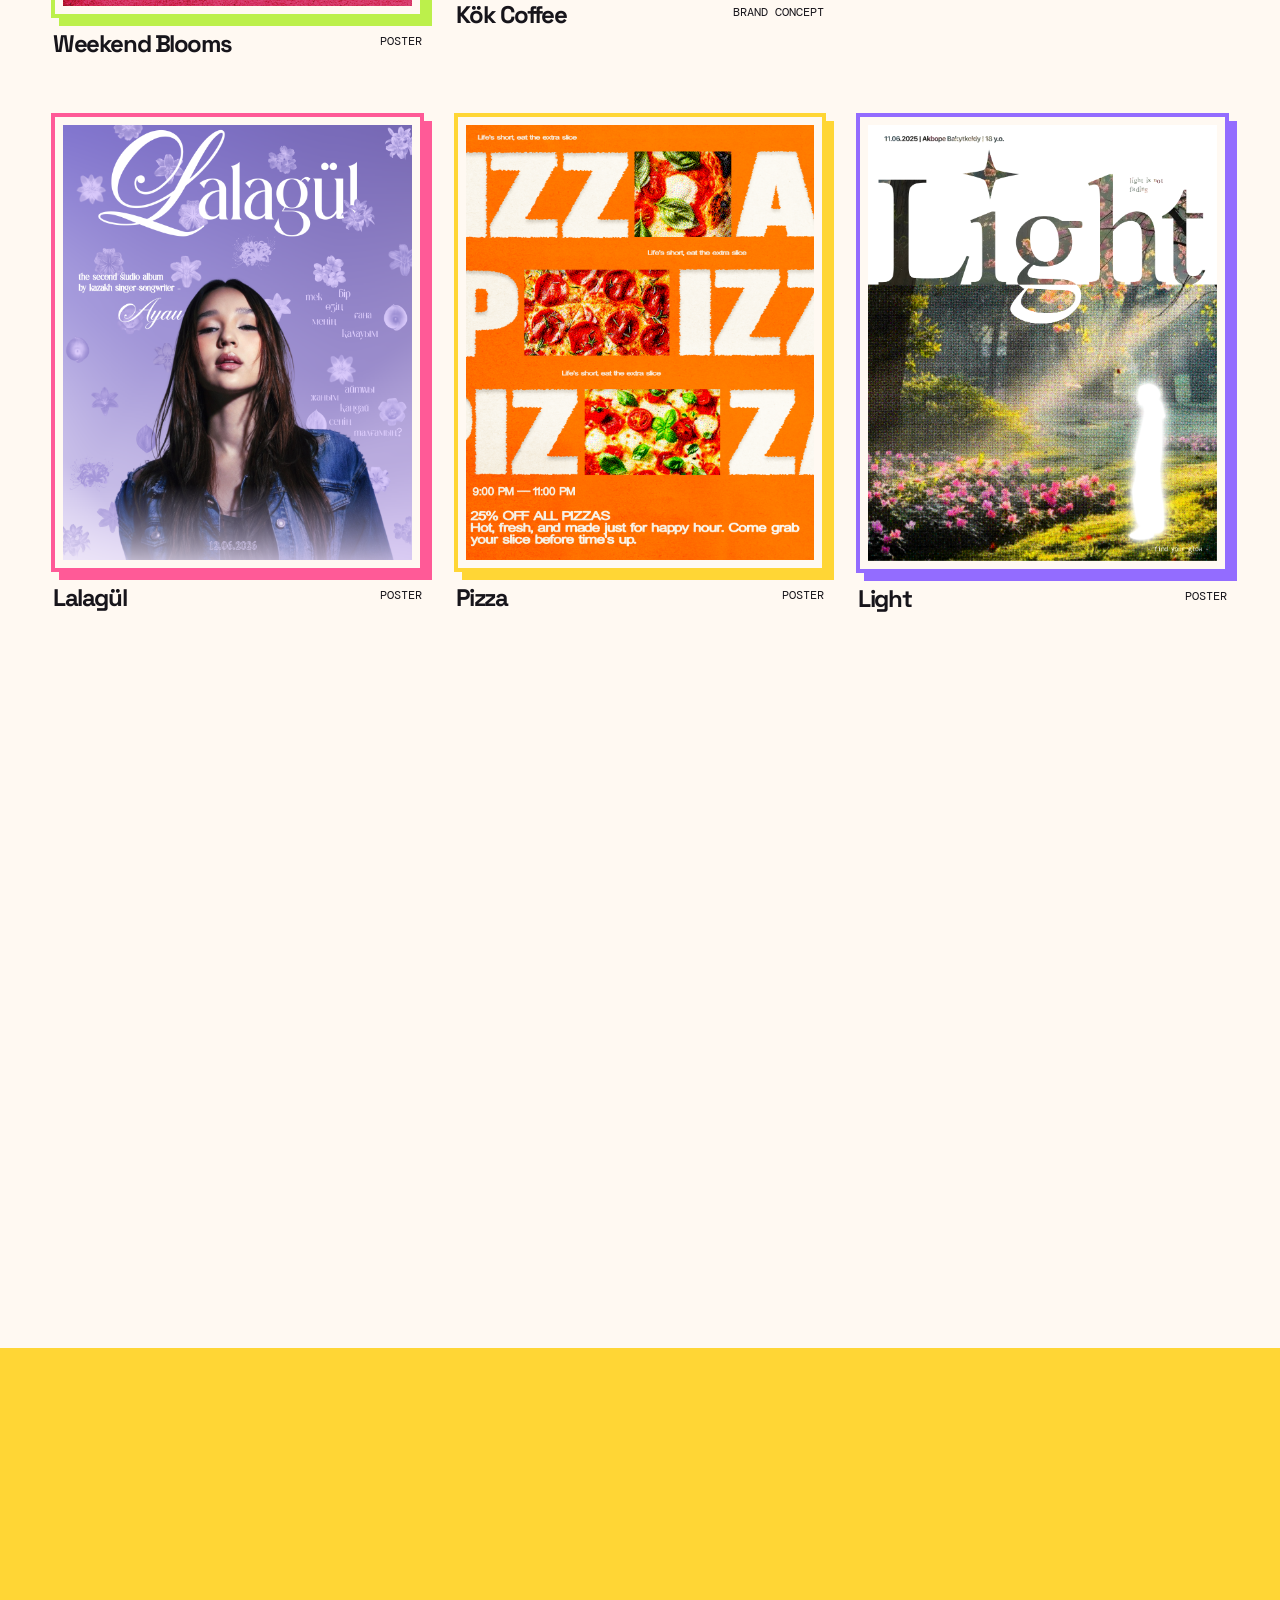
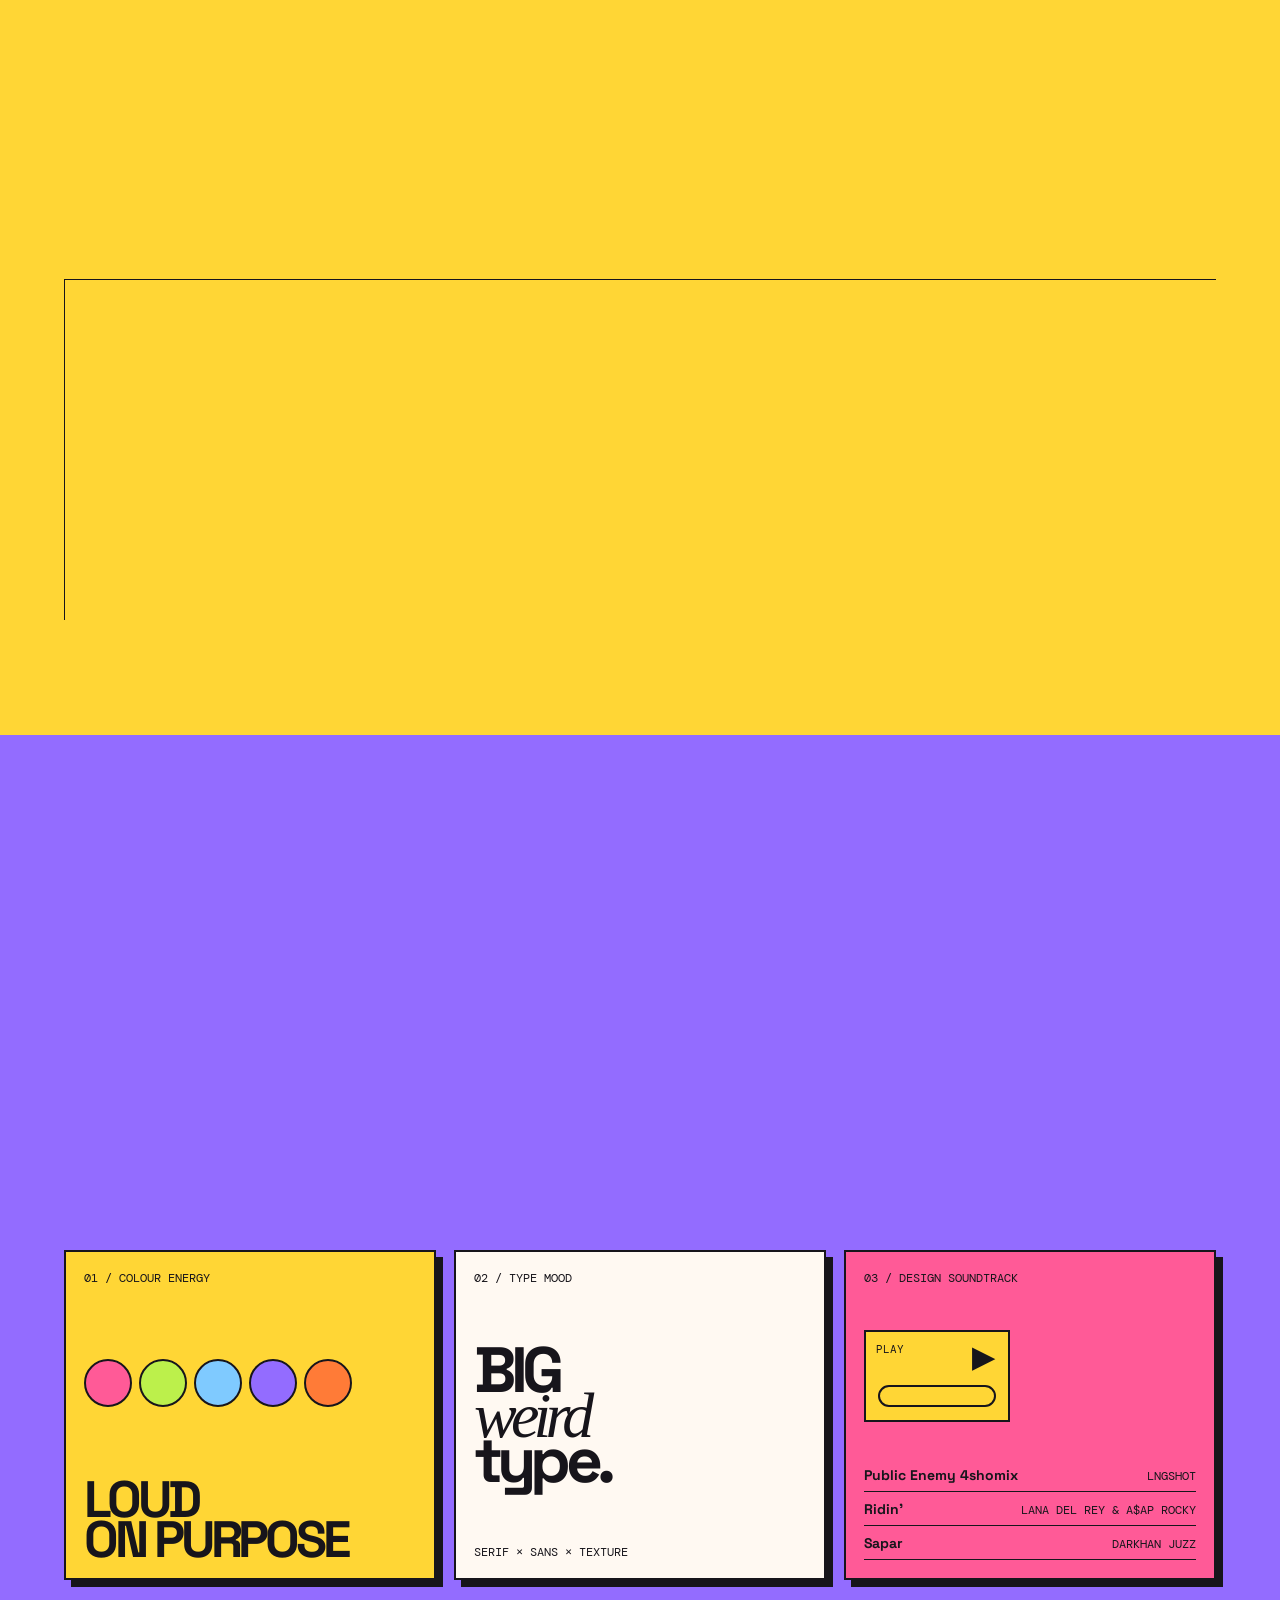
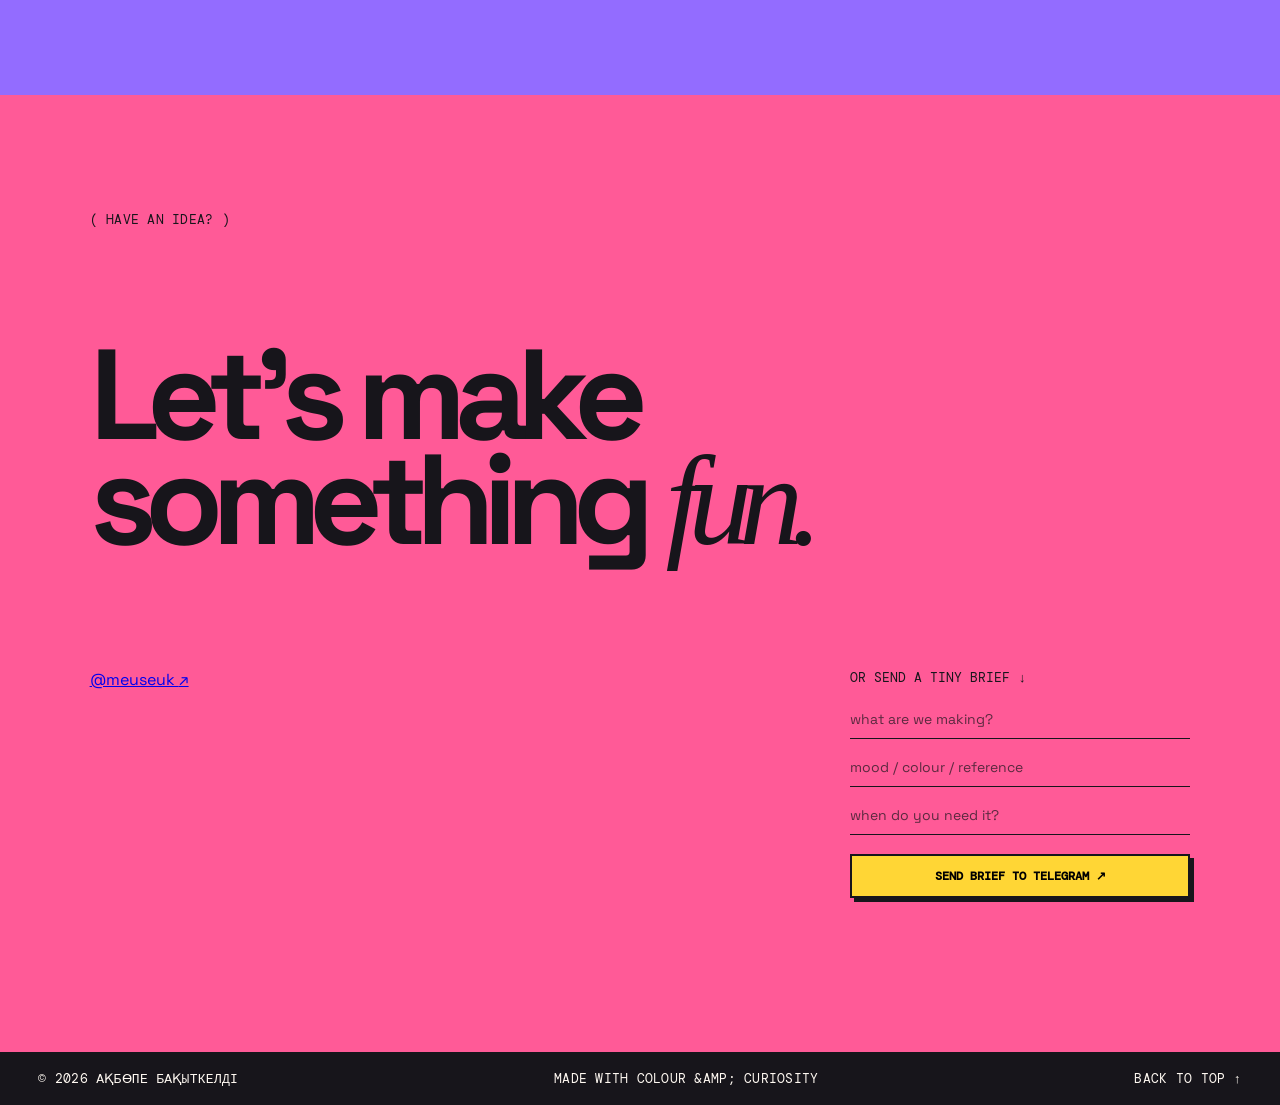
==== commit d3b24dde: "Prepare graphic design portfolio for deployment" ====
--- a/index.html
+++ b/index.html
@@ -1,22 +1,25 @@
 <!doctype html>
-<html lang="kk">
+<html lang="en">
   <head>
     <meta charset="UTF-8" />
     <meta name="viewport" content="width=device-width, initial-scale=1.0" />
     <meta name="description" content="Graphic design portfolio" />
     <title>Akbope Bakytkeldy — graphic designer</title>
+    <link rel="icon" href="public/favicon.svg" type="image/svg+xml" />
     <link rel="preconnect" href="https://fonts.googleapis.com" />
     <link rel="preconnect" href="https://fonts.gstatic.com" crossorigin />
     <link href="https://fonts.googleapis.com/css2?family=DM+Mono:wght@400;500&family=Space+Grotesk:wght@400;500;600;700&display=swap" rel="stylesheet" />
     <link rel="stylesheet" href="style.css" />
     <link rel="stylesheet" href="creative.css" />
+    <link rel="stylesheet" href="features.css" />
   </head>
-  <body>
+  <body class="is-loading">
+    <div class="loader" aria-hidden="true"><div class="loader-mark">✳</div><p>loading creative chaos</p><b>00%</b></div>
     <div class="cursor-dot" aria-hidden="true"></div>
     <header class="topbar">
       <a class="logo" href="#top">Ақбөпе<br />Бақыткелді<span>®</span></a>
       <p class="topbar-note">graphic designer<br />based in Kazakhstan</p>
-      <a class="contact-link" href="#contact">let's talk <i>↗</i></a>
+      <div class="top-actions"><span class="availability"><i></i> available for freelance</span><button class="language-toggle" type="button" aria-label="Қазақ тіліне ауысу">ҚАЗ</button><a class="cv-link" href="public/akbope-bakytkeldy-cv.pdf" download>CV ↓</a><a class="contact-link" href="#contact">let's talk <i>↗</i></a></div>
     </header>
 
     <main id="top">
@@ -49,6 +52,8 @@
 
       <section class="work" id="work">
         <div class="section-head"><p>( selected work )</p><p>2024—2026</p></div>
+        <div class="work-tools"><div class="filters" role="group" aria-label="Project filters"><button class="active" data-filter="all">all</button><button data-filter="series">series</button><button data-filter="poster">posters</button><button data-filter="branding">branding</button></div><button class="shuffle-button" type="button">shuffle my work ↻</button></div>
+        <p class="shuffle-status" aria-live="polite"></p>
         <div class="project-grid" aria-label="Портфолио жобалары">
           <!-- Project cards are generated from the current design folder. -->
         </div>
@@ -73,7 +78,7 @@
         <div class="mood-grid">
           <article class="mood-card colour-card"><p>01 / colour energy</p><div class="colour-dots"><i></i><i></i><i></i><i></i><i></i></div><b>LOUD<br />ON PURPOSE</b></article>
           <article class="mood-card type-card"><p>02 / type mood</p><b>BIG<br /><em>weird</em><br />type.</b><span>serif × sans × texture</span></article>
-          <article class="mood-card sound-card"><p>03 / design soundtrack</p><div class="cassette">PLAY<br /><b>▶</b></div><span>send me 3 songs<br />to add here ✳</span></article>
+          <article class="mood-card sound-card"><p>03 / design soundtrack</p><div class="cassette">PLAY<br /><b>▶</b></div><ol class="playlist"><li><b>Public Enemy 4shomix</b><span>Lngshot</span></li><li><b>Ridin'</b><span>Lana Del Rey &amp; A$AP Rocky</span></li><li><b>Sapar</b><span>Darkhan Juzz</span></li></ol></article>
         </div>
       </section>
 
@@ -89,6 +94,7 @@
     <dialog class="gallery-modal">
       <button class="close" aria-label="Жабу">×</button>
       <p class="modal-label"></p>
+      <div class="case-study-content"></div>
       <div class="gallery-content"></div>
     </dialog>
     <script src="script.js"></script>
--- a/creative.css
+++ b/creative.css
@@ -10,6 +10,7 @@
 .project.single .project-image{cursor:default}.project:not(.single) .view{opacity:1;width:auto;height:auto;min-height:42px;padding:12px 14px;border:2px solid var(--ink);border-radius:0;right:10px;bottom:10px;background:var(--yellow);color:var(--ink);box-shadow:4px 4px 0 var(--ink);transform:rotate(-3deg);font:700 11px var(--mono);letter-spacing:.02em;white-space:nowrap}.project:not(.single) .view b{font-size:18px;line-height:.4}
 .cursor-dot{width:42px;height:42px;display:grid;place-items:center;background:var(--yellow);border:2px solid var(--ink);mix-blend-mode:normal;opacity:0;transition:width .18s,height .18s,background .18s,opacity .18s;z-index:30}.cursor-dot::after{content:'✳';font-size:24px;color:var(--ink)}body:hover .cursor-dot{opacity:1}.cursor-dot.is-open{width:78px;height:78px;background:var(--pink);border-radius:0;transform:translate(-50%,-50%) rotate(-8deg)}.cursor-dot.is-open::after{content:'OPEN';font:700 11px var(--mono);letter-spacing:.04em}.project:not(.single) .project-image{transition:transform .25s ease,box-shadow .25s ease}.project:not(.single) .project-image:hover{transform:rotate(-1.5deg) translateY(-5px);box-shadow:12px 12px 0 var(--frame)}
 @media (pointer:fine){html,body,body *{cursor:none!important}}
+.topbar-note,.section-head,.hero-label,footer,.contact>p,.about-tag,.services-head,.mood-head,.modal-label{font-size:13px}.project-info p{font-size:12px}.social-links a{font-size:13px}.brief-form>p{font-size:13px}.brief-form button{font-size:12px}.mood-card p{font-size:12px}.type-card span,.sound-card span{font-size:12px}
 @media(max-width:650px){.sticker-smile{top:9%;right:6%;width:52px;height:52px;font-size:38px}.sticker-cmyk{top:33%;left:auto;right:28%;width:57px;height:57px;font-size:8px}.sticker-cmyk b{font-size:14px}.sticker-type{right:8%;bottom:14%;width:55px;height:55px;font-size:9px}}
 @media(max-width:650px){.services{padding:16vw 5vw}.services-head{flex-direction:column}.services h2{margin:16vw 0}.services-grid{grid-template-columns:1fr}.services-grid>div{min-height:130px}.about-details .social-links{flex-direction:row}.portrait{position:relative;top:auto;right:auto;width:min(74vw,350px);margin:15vw auto 3vw;transform:rotate(3deg)}}
 @media(max-width:650px){.moodboard{padding:16vw 5vw}.mood-head{flex-direction:column}.moodboard h2{margin:16vw 0}.mood-grid{grid-template-columns:1fr;gap:24px}.mood-card{min-height:250px}.contact-layout{grid-template-columns:1fr;gap:12vw}.brief-form{max-width:none}.contact>a{font-size:clamp(24px,7vw,42px)}}
--- a/features.css
+++ b/features.css
@@ -0,0 +1,10 @@
+.loader{position:fixed;inset:0;z-index:100;display:grid;grid-template-columns:1fr auto;grid-template-rows:1fr auto;align-items:end;gap:18px;padding:5vw;background:var(--yellow);color:var(--ink);transition:clip-path .75s cubic-bezier(.75,0,.15,1),visibility .75s;clip-path:inset(0)}.loader-mark{grid-column:1/-1;align-self:center;justify-self:center;font-size:clamp(90px,18vw,260px);animation:loader-spin 1.2s linear infinite}.loader p{margin:0;font:700 clamp(20px,4vw,58px)/.9 var(--display);letter-spacing:-.06em;text-transform:uppercase}.loader b{font:700 clamp(22px,4vw,52px) var(--mono)}body:not(.is-loading) .loader{clip-path:inset(0 0 100% 0);visibility:hidden}@keyframes loader-spin{to{transform:rotate(180deg)}}body.is-loading{overflow:hidden}
+.top-actions{display:flex;align-items:center;gap:10px}.availability{display:flex;align-items:center;gap:7px;padding:8px 11px;border:1px solid var(--ink);border-radius:99px;font:700 12px var(--mono);text-transform:uppercase;background:var(--green)}.availability i{width:9px;height:9px;border-radius:50%;background:var(--pink);animation:pulse 1.5s ease-in-out infinite}@keyframes pulse{50%{transform:scale(1.6);opacity:.5}}.language-toggle,.cv-link{border:1px solid var(--ink);background:var(--yellow);color:var(--ink);padding:10px 11px;border-radius:99px;font:700 12px var(--mono);text-decoration:none}.language-toggle{min-width:48px}.cv-link:hover,.language-toggle:hover{background:var(--pink)}
+.work-tools{display:flex;justify-content:space-between;align-items:center;gap:20px;margin:0 0 45px}.filters{display:flex;flex-wrap:wrap;gap:8px}.filters button,.shuffle-button{border:2px solid var(--ink);background:var(--paper);padding:10px 15px;font:700 12px var(--mono);text-transform:uppercase;box-shadow:3px 3px 0 var(--ink)}.filters button.active{background:var(--pink);transform:translate(2px,2px);box-shadow:1px 1px 0 var(--ink)}.shuffle-button{background:var(--yellow)}.shuffle-status{min-height:18px;margin:-30px 0 34px;font:12px var(--mono);text-transform:uppercase}.project.shuffle-hit{animation:shuffle-hit .85s ease}@keyframes shuffle-hit{0%,100%{filter:none}35%{filter:saturate(1.8);transform:rotate(-3deg) scale(1.04)}}
+.gallery-modal{overflow:auto;height:min(92vh,960px)}.case-study-content{display:none}.gallery-modal.has-study .case-study-content{display:block}.gallery-modalennials .gallery-content{margin-top:60px}.case-intro{display:grid;grid-template-columns:1.15fr .85fr;gap:5vw;padding:20px 0 45px;border-bottom:2px solid var(--ink)}.case-kicker{font:700 12px var(--mono);text-transform:uppercase;color:var(--pink)}.case-intro h2{font-size:clamp(38px,6vw,78px);line-height:.82;letter-spacing:-.07em;margin:18px 0}.case-summary{font-size:18px;line-height:1.25;margin:0}.case-facts{display:grid;align-content:end;gap:18px}.case-facts div{border-top:1px solid var(--ink);padding-top:9px}.case-facts b{display:block;font:12px var(--mono);text-transform:uppercase;margin-bottom:5px}.case-facts p{font-size:15px;margin:0}.process-title,.outcome-title{font:700 12px var(--mono);text-transform:uppercase;margin:45px 0 20px}.process-list{display:grid;grid-template-columns:repeat(3,1fr);border-top:1px solid var(--ink);border-left:1px solid var(--ink)}.process-list div{min-height:145px;border-right:1px solid var(--ink);border-bottom:1px solid var(--ink);padding:15px}.process-list b{font:12px var(--mono)}.process-list p{font-size:16px;line-height:1.15;margin:38px 0 0}.comparison-wrap{display:grid;grid-template-columns:1fr .8fr;gap:35px;align-items:center;margin-top:48px}.comparison-copy h3{font-size:clamp(30px,4vw,55px);line-height:.9;letter-spacing:-.06em;margin:10px 0 18px}.comparison-copy p{font-size:16px;line-height:1.3}.comparison{--position:52%;position:relative;aspect-ratio:3/4;overflow:hidden;border:4px solid var(--pink);box-shadow:8px 8px 0 var(--ink);background:#ddd}.comparison>img,.compare-final img{position:absolute;inset:0;width:100%;height:100%;object-fit:cover}.comparison>img{filter:grayscale(1) contrast(1.8) brightness(1.15);opacity:.65}.comparison::before{content:'RECONSTRUCTED CONCEPT SKETCH';position:absolute;z-index:3;left:10px;top:10px;background:var(--yellow);border:1px solid var(--ink);padding:6px;font:12px var(--mono)}.compare-final{position:absolute;inset:0;clip-path:inset(0 calc(100% - var(--position)) 0 0)}.compare-handle{position:absolute;z-index:3;left:var(--position);top:0;bottom:0;width:3px;background:var(--yellow);transform:translateX(-50%);box-shadow:0 0 0 1px var(--ink)}.compare-handle::after{content:'↔';position:absolute;left:50%;top:50%;transform:translate(-50%,-50%);width:42px;height:42px;display:grid;place-items:center;border-radius:50%;border:2px solid var(--ink);background:var(--yellow);font:18px var(--mono)}.comparison input{position:absolute;z-index:4;inset:0;width:100%;height:100%;opacity:0}.outcome{font-size:clamp(24px,3.2vw,42px);line-height:1;letter-spacing:-.045em;max-width:800px;margin:0}.concept-note{margin-top:26px;padding:11px;border:1px dashed var(--ink);font:12px var(--mono);text-transform:uppercase}.gallery-heading{font:700 12px var(--mono);text-transform:uppercase;margin:55px 0 15px}.gallery-content{height:auto;overflow:visible}.gallery-content img{height:auto;max-height:none;object-fit:contain}.gallery-modal.has-study .gallery-content img{border:1px solid var(--ink)}
+.playlist{list-style:none;padding:0;margin:0;display:grid;gap:8px}.playlist li{display:grid;grid-template-columns:1fr auto;align-items:end;border-bottom:1px solid var(--ink);padding-bottom:7px}.playlist b{font:700 14px var(--display)}.playlist span{font:12px var(--mono);text-transform:uppercase;text-align:right}.sound-card .cassette{margin:10px 0}
+[hidden]{display:none!important}
+@media(max-width:900px){.availability{display:none}.top-actions{gap:5px}.contact-link{display:none}.case-intro,.comparison-wrap{grid-template-columns:1fr}.process-list{grid-template-columns:1fr}.process-list div{min-height:110px}.process-list p{margin-top:20px}}
+@media(max-width:650px){.topbar-note{display:none}.top-actions{gap:4px}.cv-link,.language-toggle{padding:8px 9px}.work-tools{align-items:flex-start;flex-direction:column;margin-bottom:38px}.filters{gap:6px}.filters button,.shuffle-button{padding:8px 10px}.gallery-modal{padding:45px 16px 20px}.case-intro{padding-top:0}.comparison-wrap{margin-top:35px}.playlist li{grid-template-columns:1fr}.playlist span{text-align:left}.loader{padding:8vw}}
+@media(prefers-reduced-motion:reduce){*,*::before,*::after{animation-duration:.01ms!important;animation-iteration-count:1!important;scroll-behavior:auto!important}.reveal{opacity:1;transform:none}}
+.gallery-modal.has-study .gallery-content{margin-top:60px}
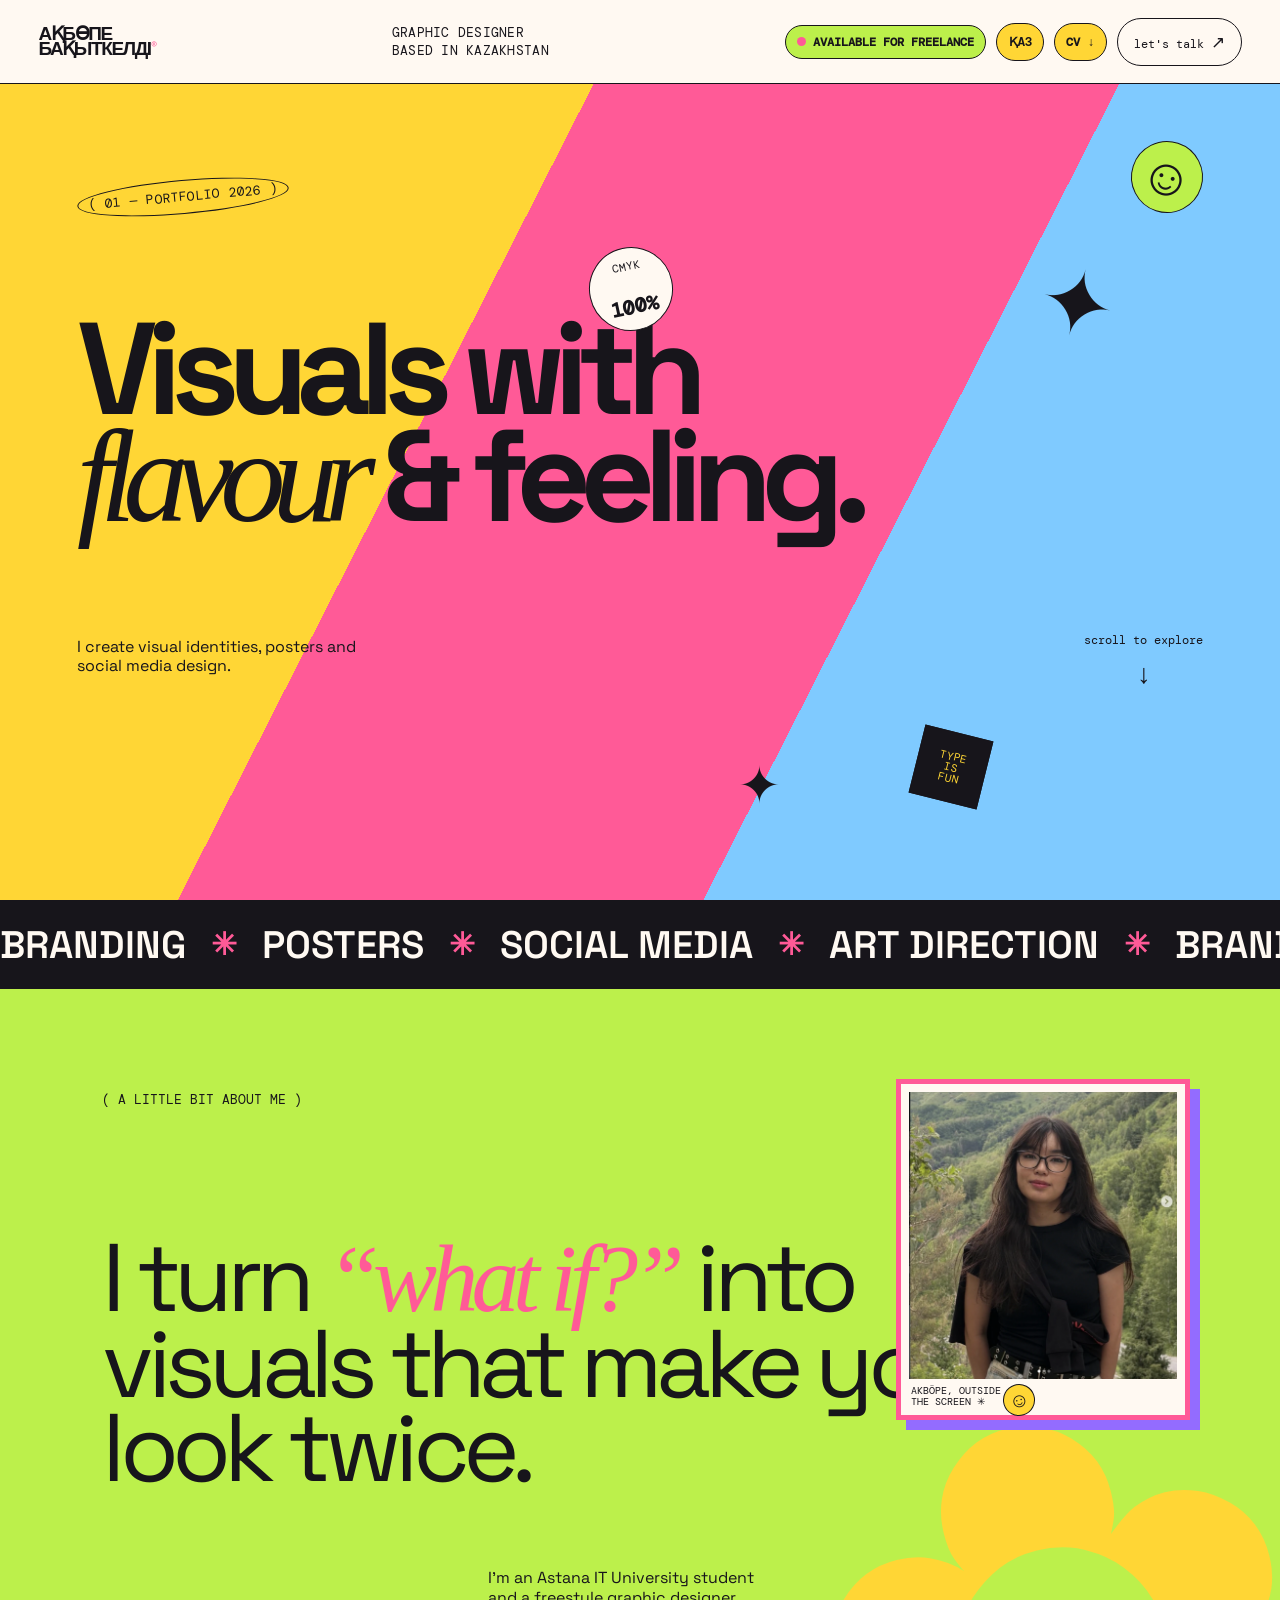
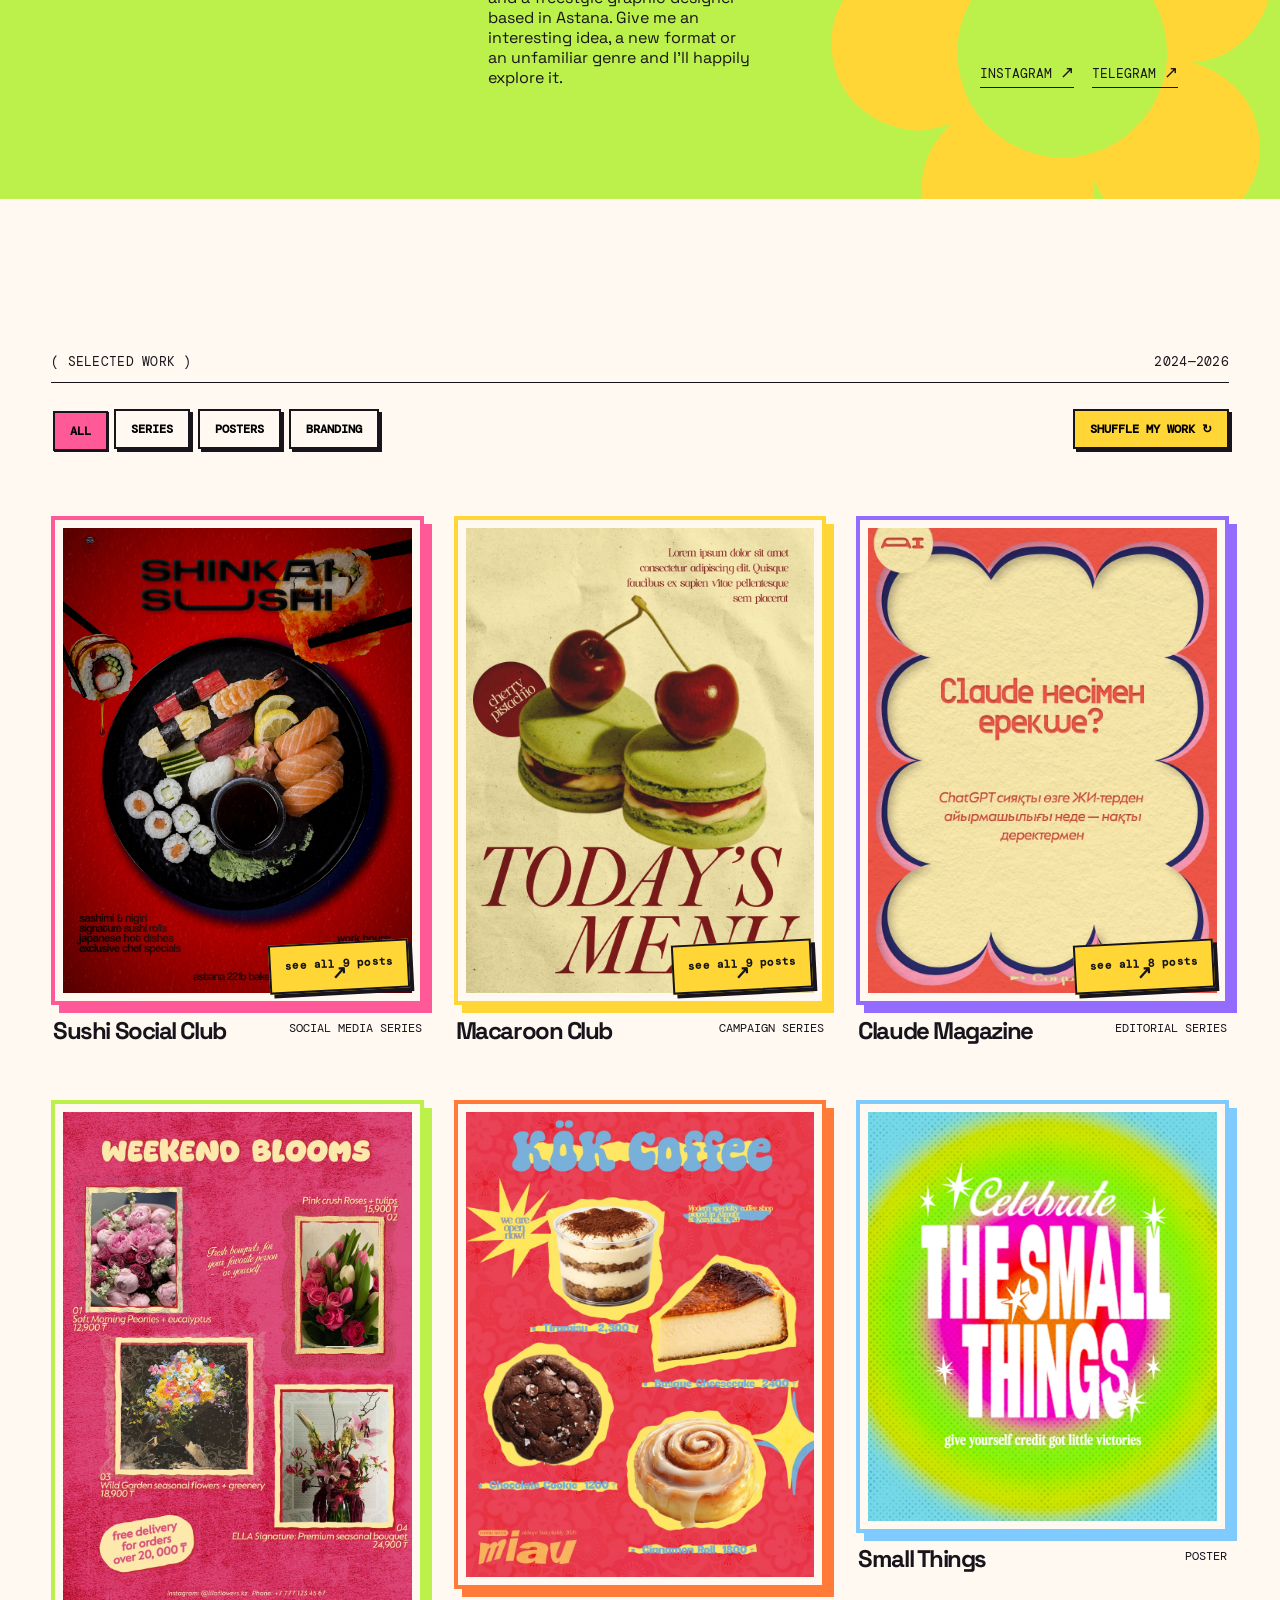
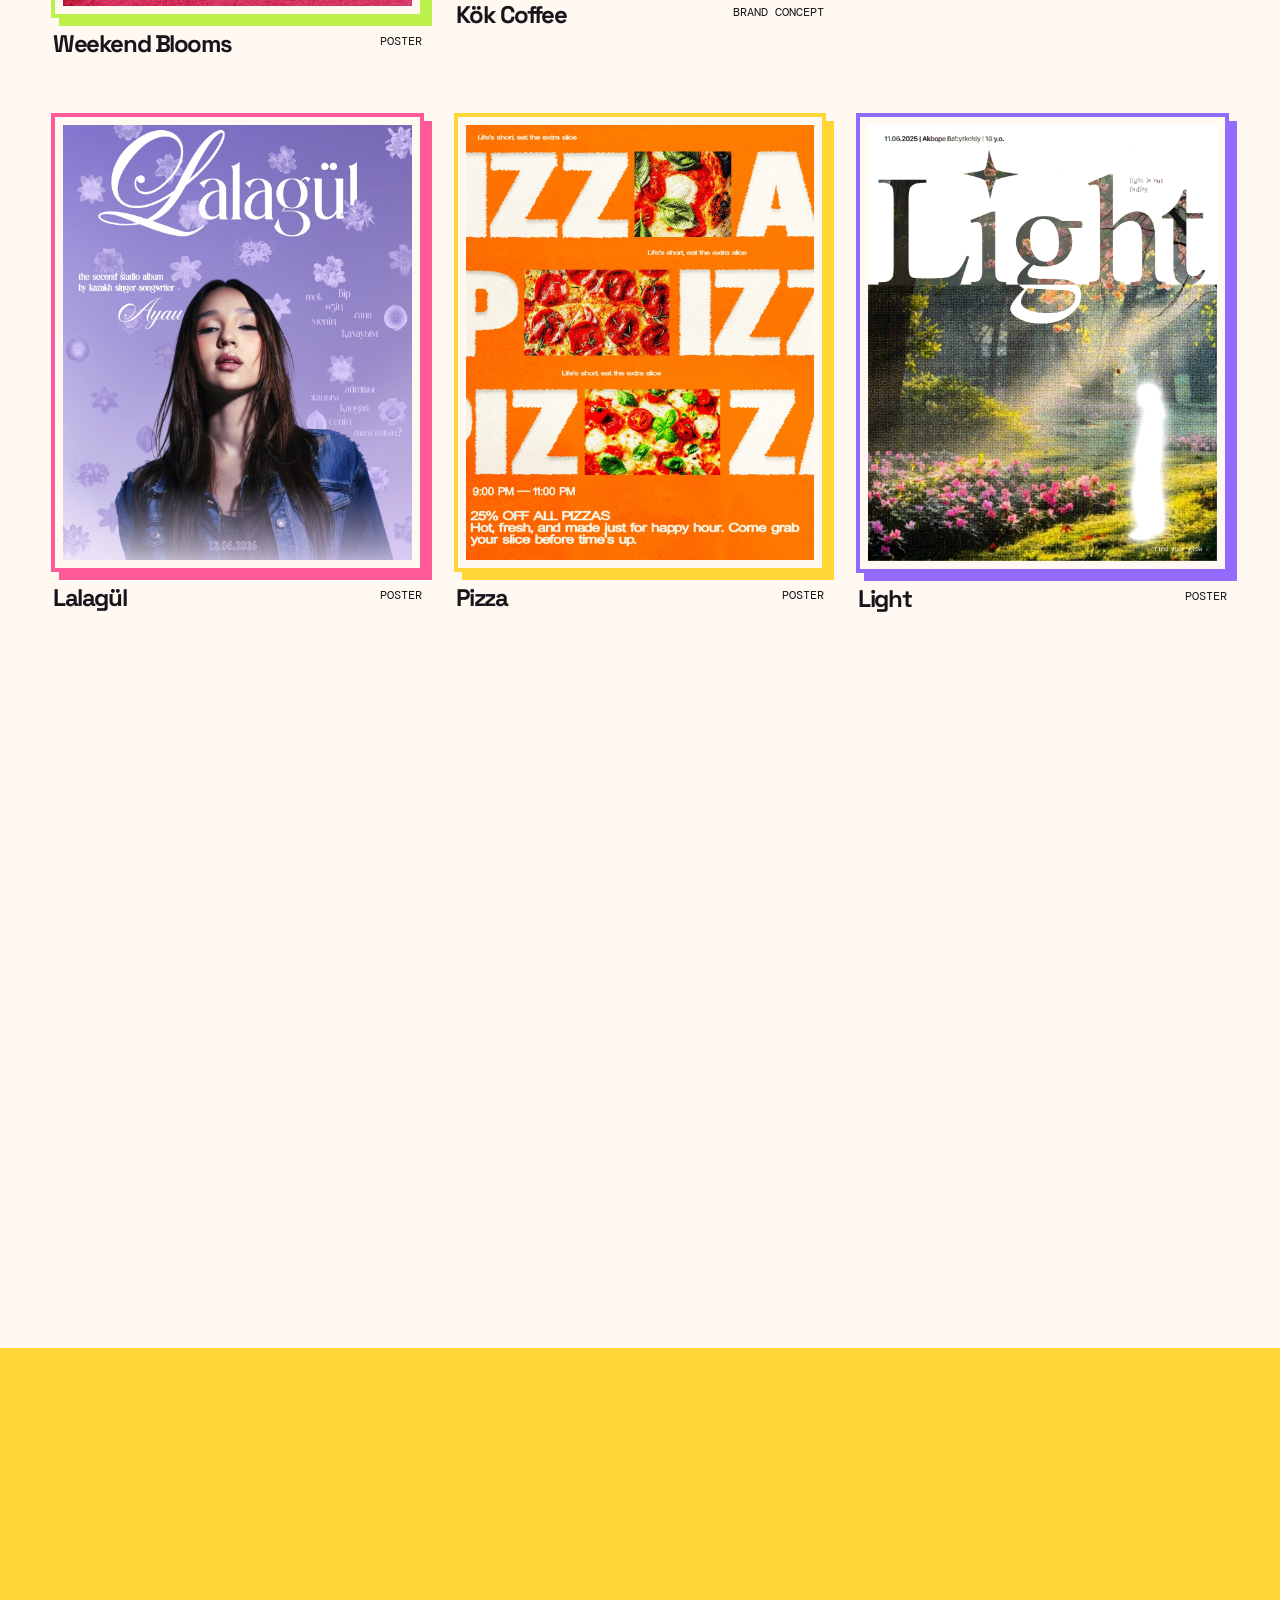
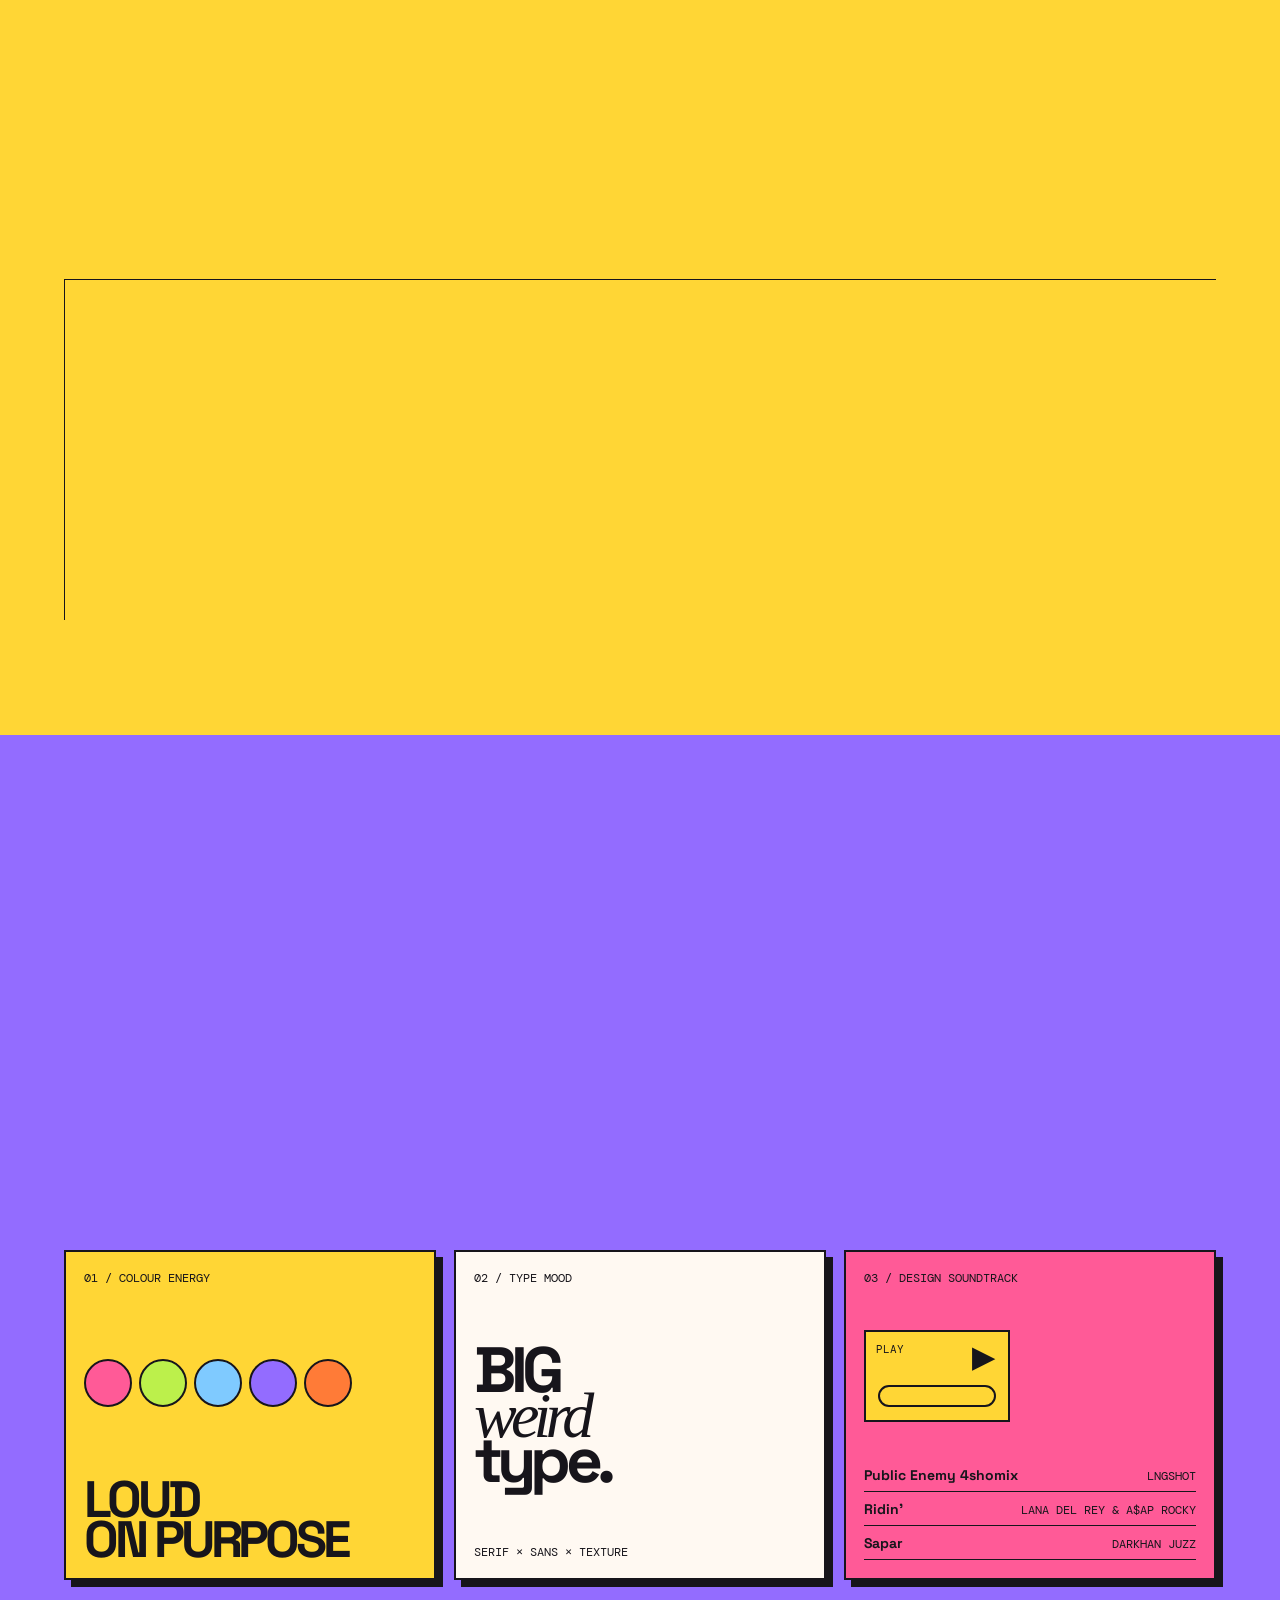
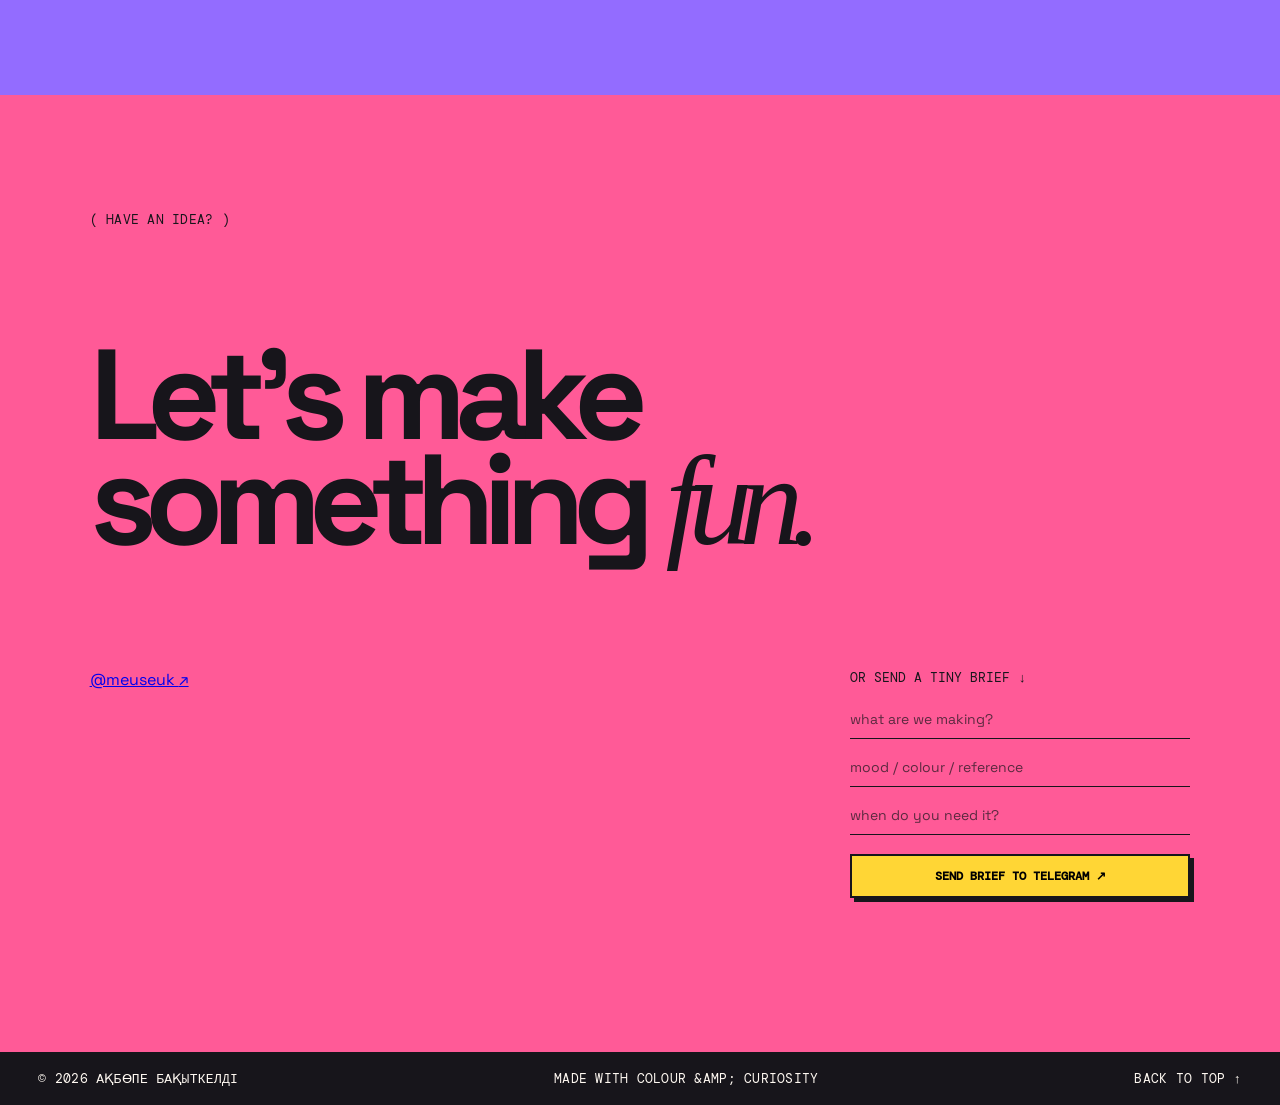
==== commit 6c3c9e67: "Optimize portfolio images for web delivery" ====
--- a/index.html
+++ b/index.html
@@ -46,7 +46,7 @@
         <div class="about-tag">( a little bit about me )</div>
         <p class="about-copy">I turn <span>“what if?”</span> into visuals that make you look twice.</p>
         <div class="about-details"><p>Мен — Астанадағы Astana IT University студенті және freestyle графикалық дизайнермін. Қызық идея, жаңа формат не бейтаныс жанр болса — бірге зерттеп көруге дайынмын.</p><div class="social-links"><a href="https://instagram.com/mianhaeswag" target="_blank" rel="noopener">instagram <i>↗</i></a><a href="https://t.me/meuseuk" target="_blank" rel="noopener">telegram <i>↗</i></a></div></div>
-        <figure class="portrait"><img src="public/assets/akbope-portrait.png" alt="Ақбөпе Бақыткелді" /><figcaption>akböpe, outside<br />the screen ✳</figcaption></figure>
+        <figure class="portrait"><img src="public/assets/akbope-portrait.webp" alt="Ақбөпе Бақыткелді" /><figcaption>akböpe, outside<br />the screen ✳</figcaption></figure>
         <div class="flower">✿</div>
       </section>
 
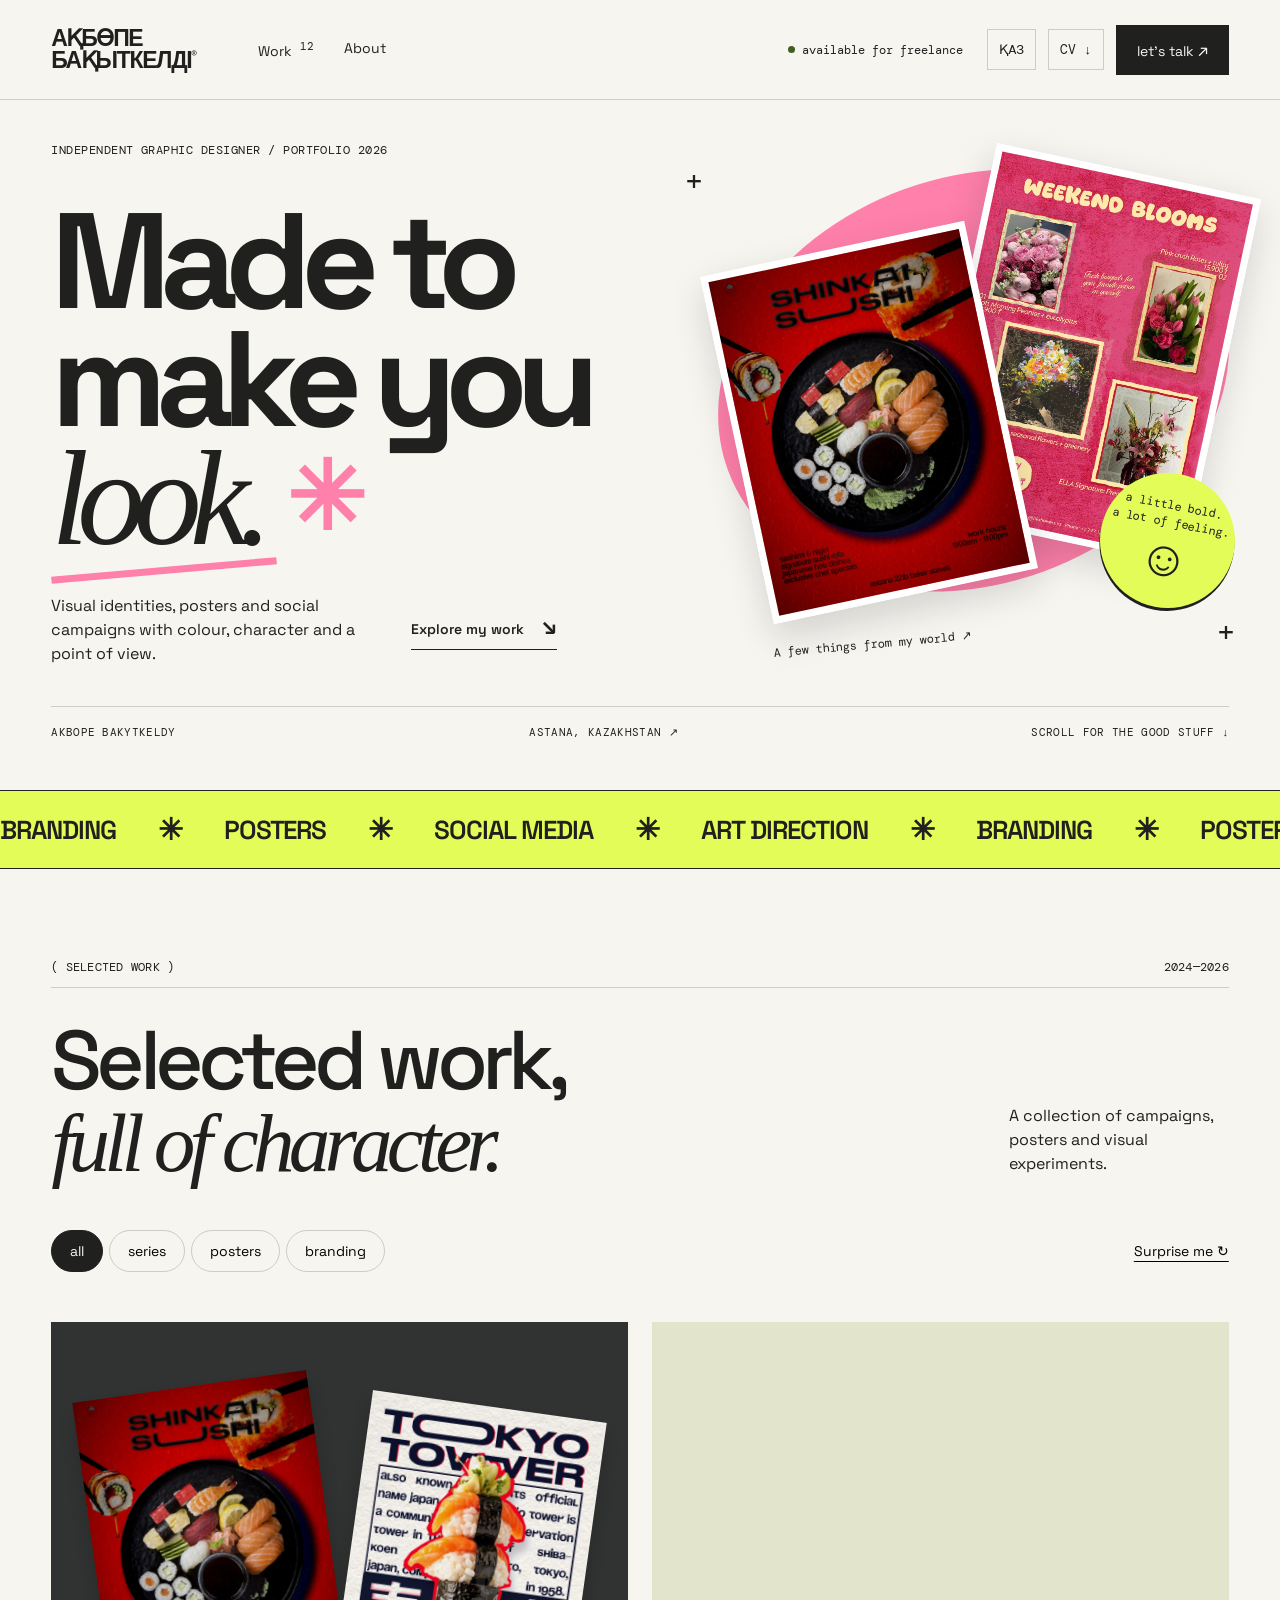
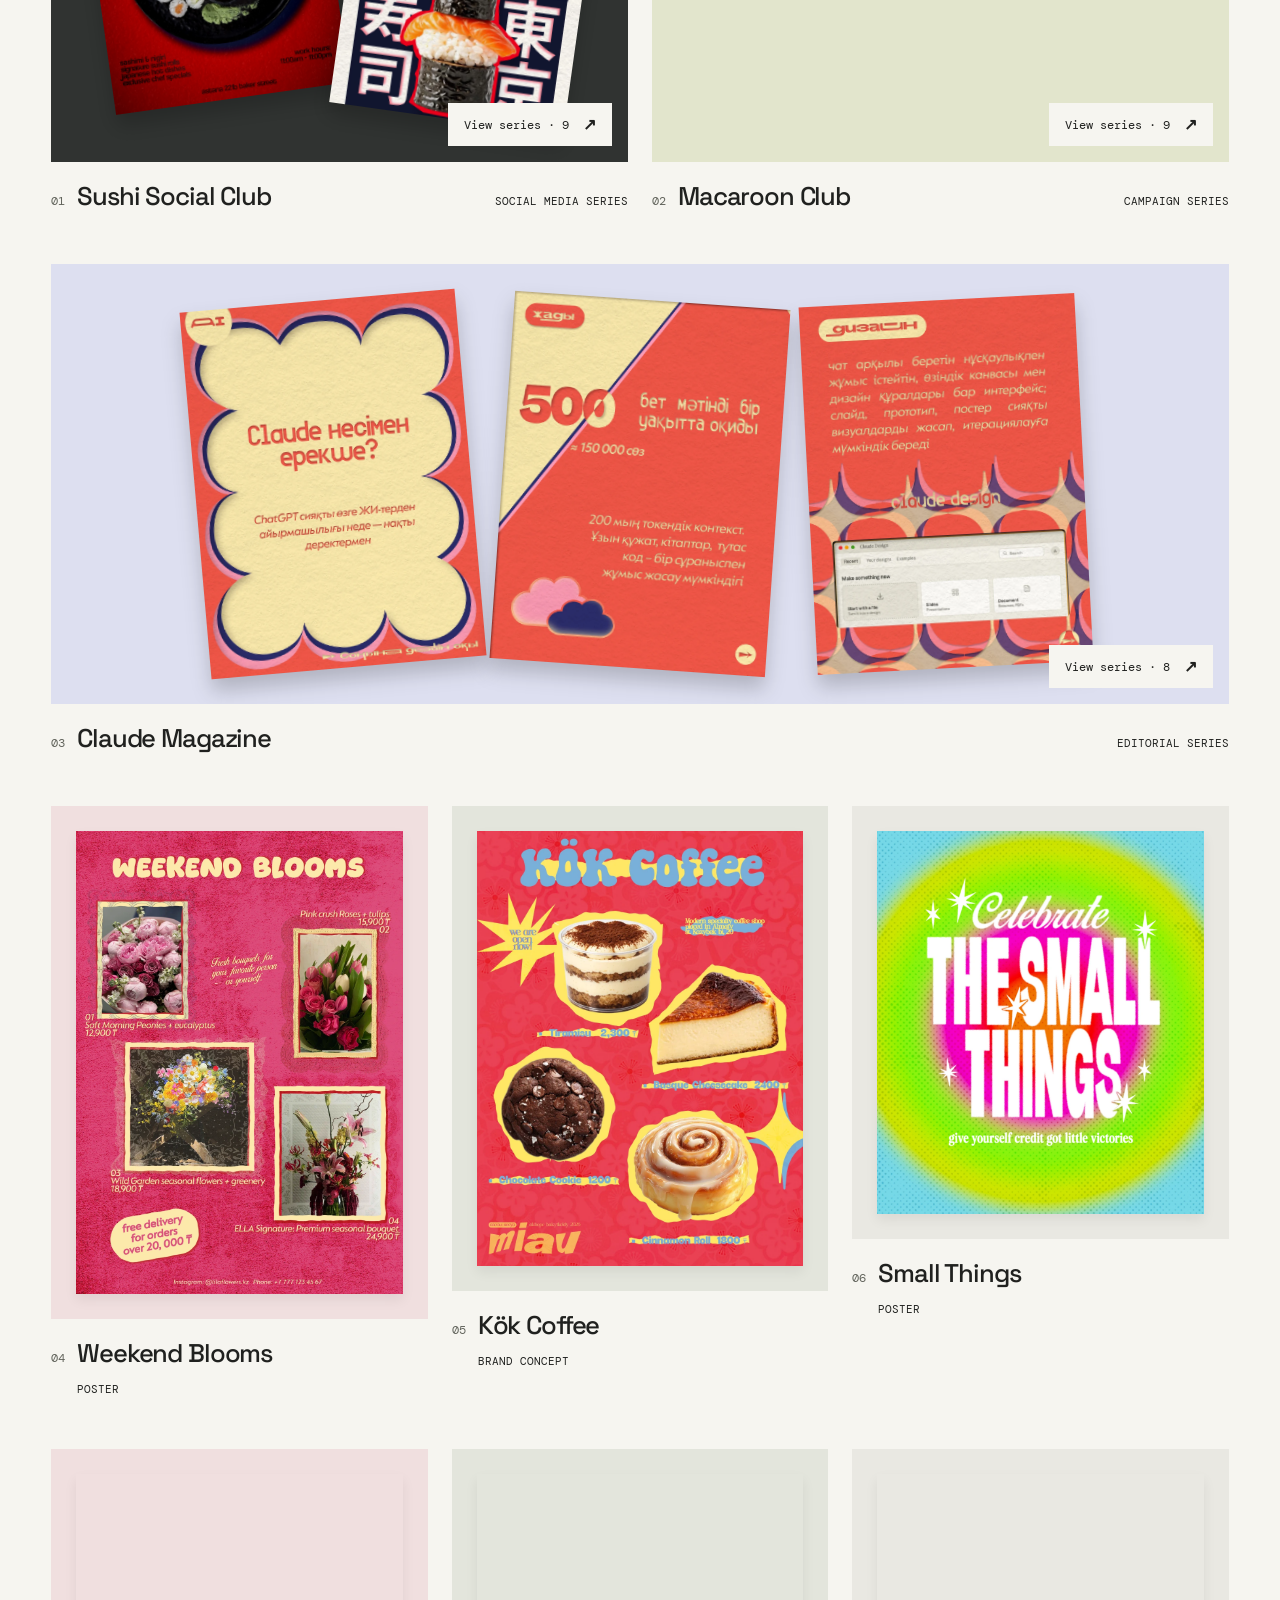
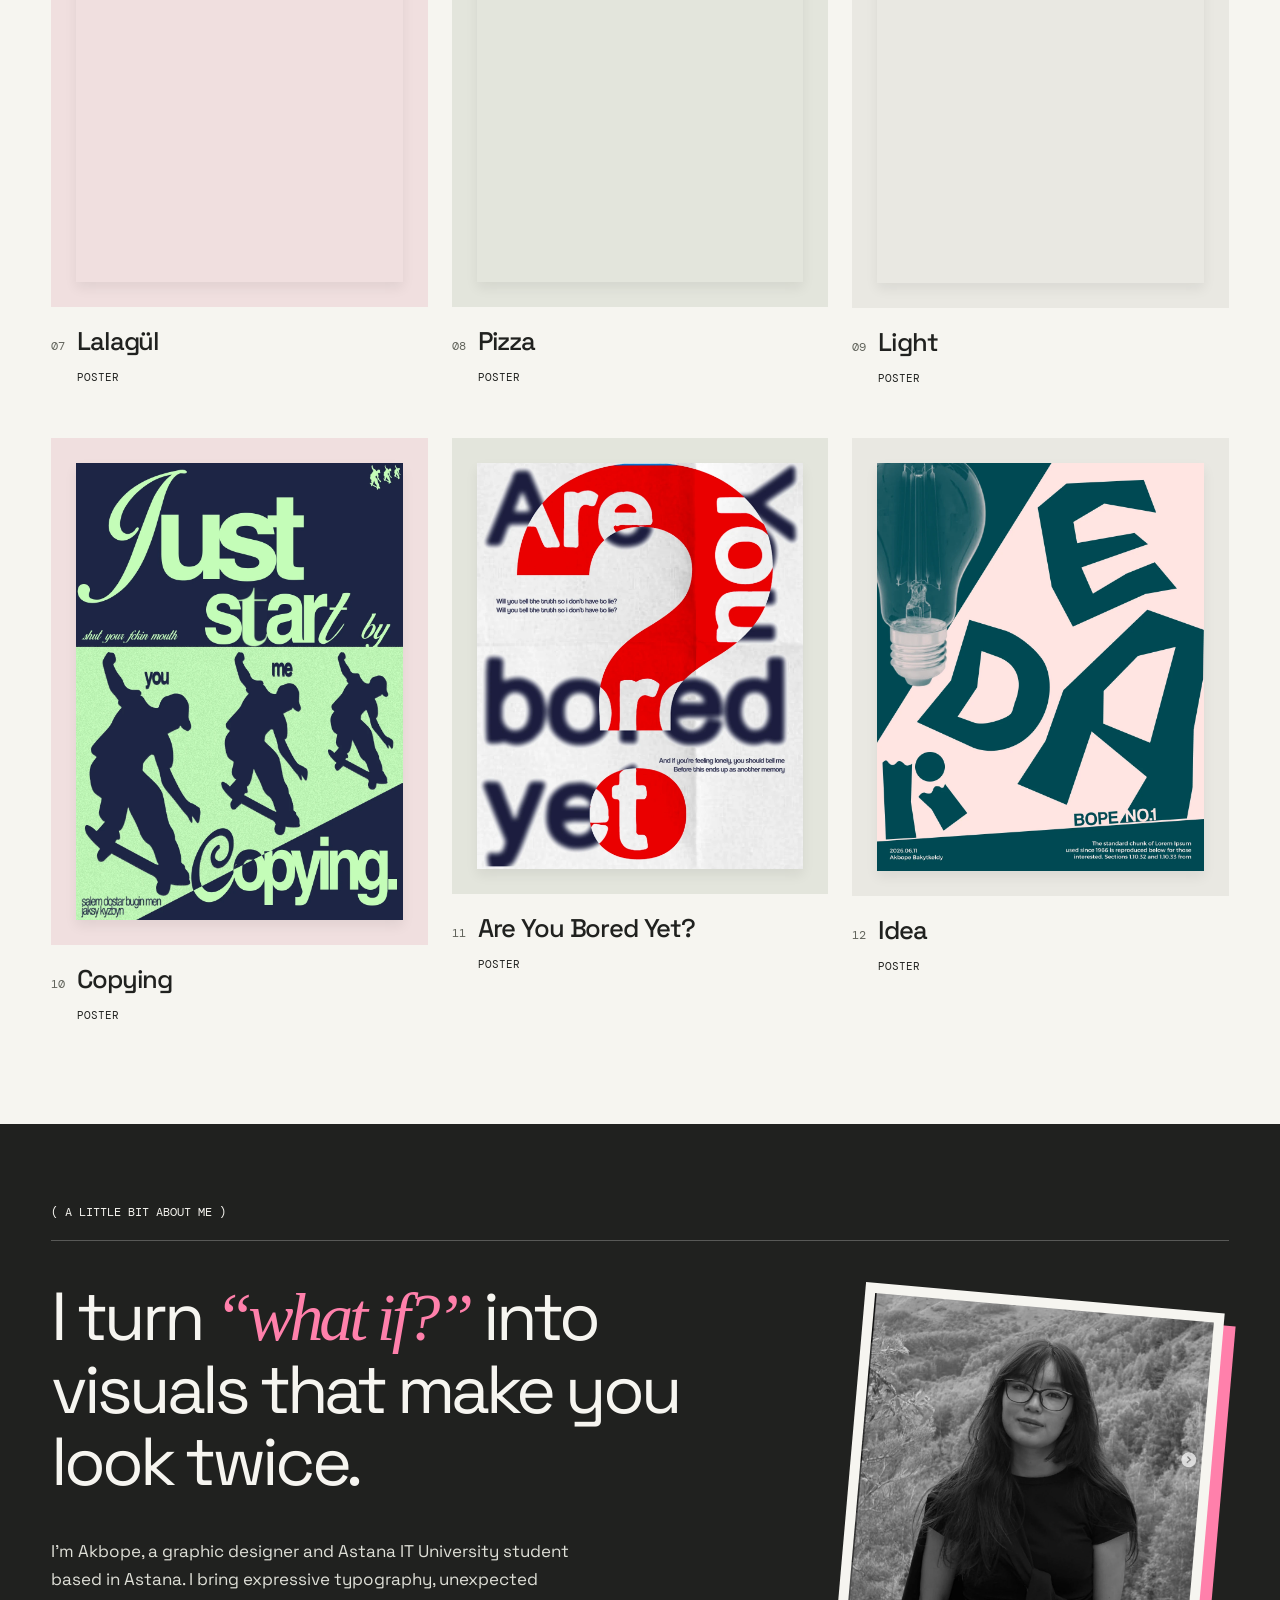
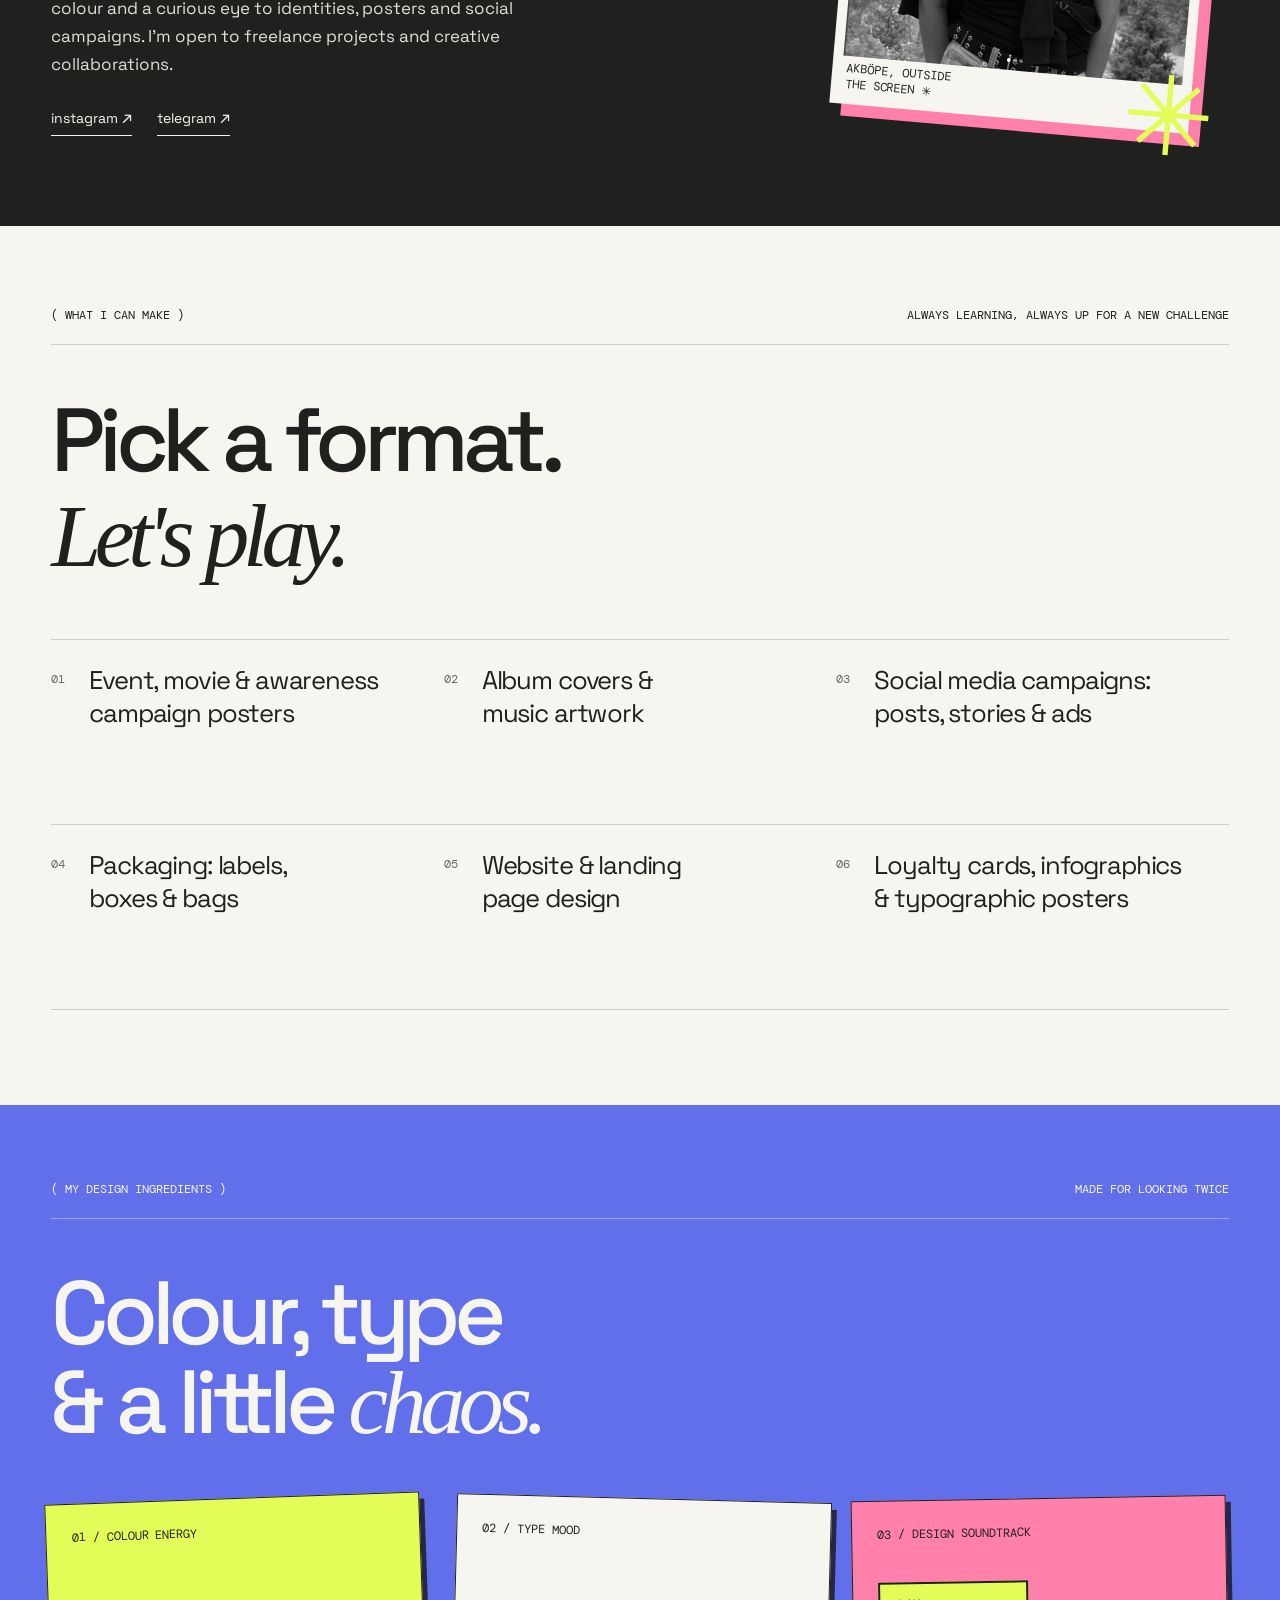
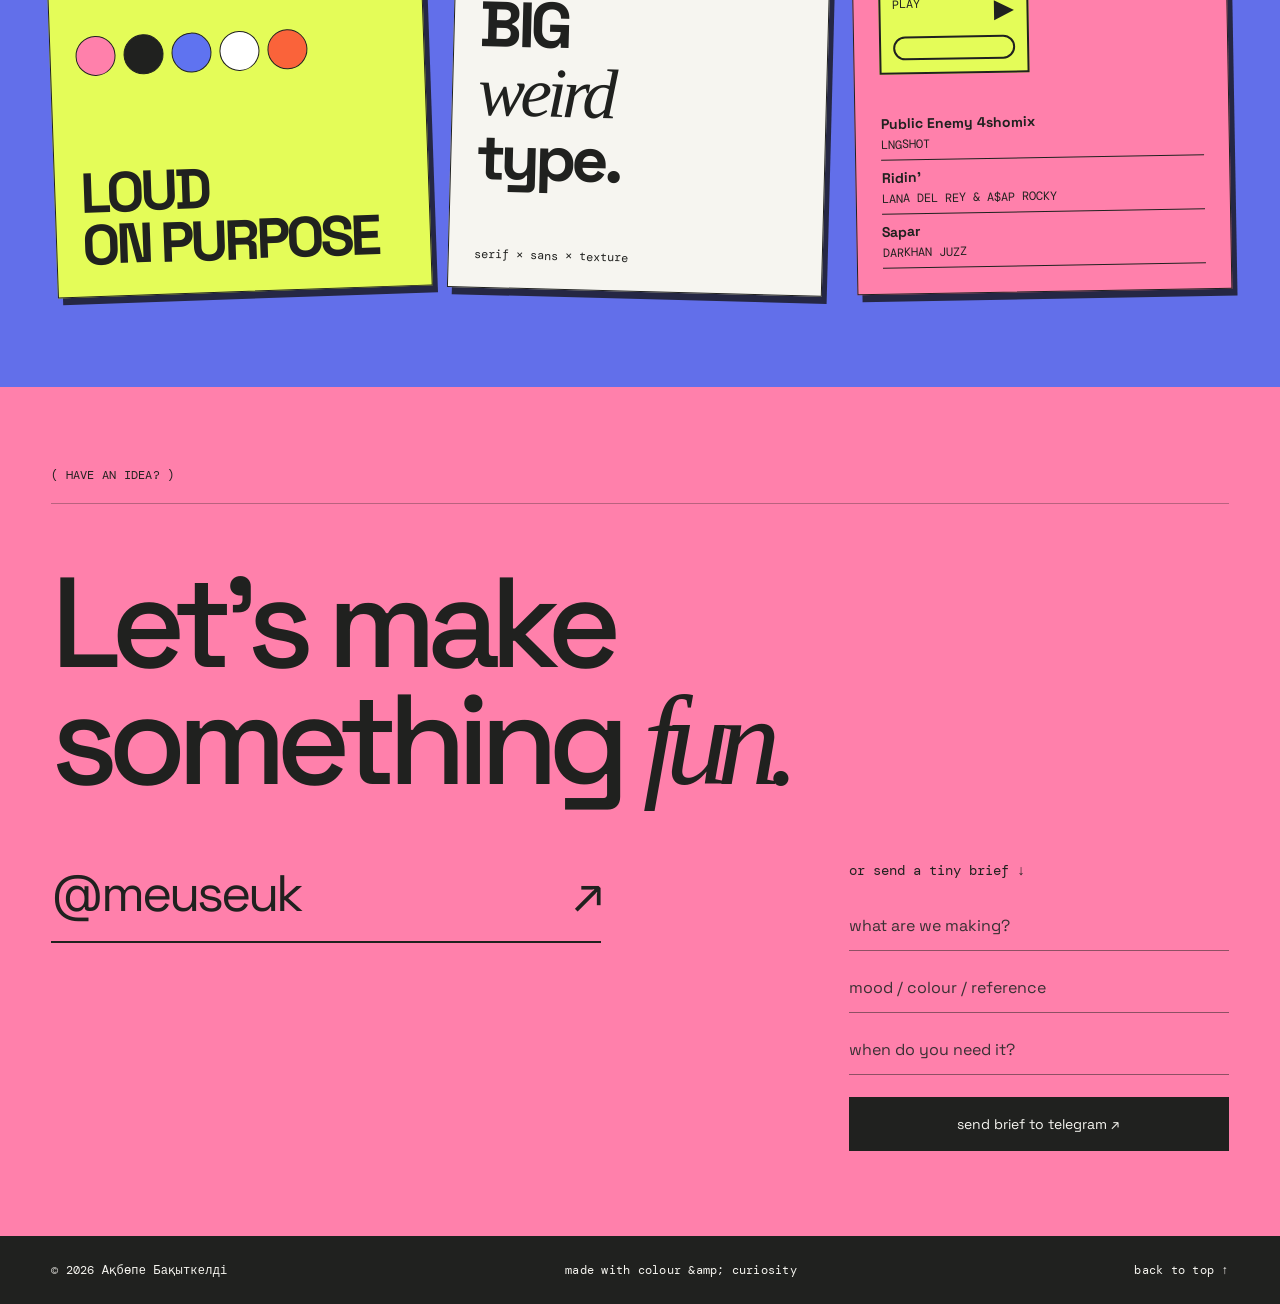
==== commit 153771d9: "Refresh portfolio with editorial art direction and accessible project gallery" ====
--- a/index.html
+++ b/index.html
@@ -3,60 +3,66 @@
   <head>
     <meta charset="UTF-8" />
     <meta name="viewport" content="width=device-width, initial-scale=1.0" />
-    <meta name="description" content="Graphic design portfolio" />
+    <meta name="description" content="Akbope Bakytkeldy — graphic designer in Astana, Kazakhstan. Explore visual identities, expressive posters, social campaigns and editorial design." />
     <title>Akbope Bakytkeldy — graphic designer</title>
     <link rel="icon" href="public/favicon.svg" type="image/svg+xml" />
     <link rel="preconnect" href="https://fonts.googleapis.com" />
     <link rel="preconnect" href="https://fonts.gstatic.com" crossorigin />
     <link href="https://fonts.googleapis.com/css2?family=DM+Mono:wght@400;500&family=Space+Grotesk:wght@400;500;600;700&display=swap" rel="stylesheet" />
     <link rel="stylesheet" href="style.css" />
+    <link rel="stylesheet" href="features.css" />
     <link rel="stylesheet" href="creative.css" />
-    <link rel="stylesheet" href="features.css" />
   </head>
-  <body class="is-loading">
+  <body>
+    <a class="skip-link" href="#work">Skip to selected work</a>
     <div class="loader" aria-hidden="true"><div class="loader-mark">✳</div><p>loading creative chaos</p><b>00%</b></div>
     <div class="cursor-dot" aria-hidden="true"></div>
     <header class="topbar">
       <a class="logo" href="#top">Ақбөпе<br />Бақыткелді<span>®</span></a>
+      <nav class="main-nav" aria-label="Main navigation"><a href="#work" data-nav="work">Work <span>12</span></a><a href="#about" data-nav="about">About</a></nav>
       <p class="topbar-note">graphic designer<br />based in Kazakhstan</p>
       <div class="top-actions"><span class="availability"><i></i> available for freelance</span><button class="language-toggle" type="button" aria-label="Қазақ тіліне ауысу">ҚАЗ</button><a class="cv-link" href="public/akbope-bakytkeldy-cv.pdf" download>CV ↓</a><a class="contact-link" href="#contact">let's talk <i>↗</i></a></div>
     </header>
 
     <main id="top">
-      <section class="hero">
-        <div class="hero-label">( 01 — portfolio 2026 )</div>
-        <h1>Visuals with<br /><em>flavour</em> &amp; feeling.</h1>
-        <div class="studio-stickers" aria-hidden="true">
-          <div class="sticker sticker-smile">☺</div>
-          <div class="sticker sticker-cmyk">CMYK<br /><b>100%</b></div>
-          <div class="sticker sticker-type">TYPE<br />IS<br />FUN</div>
+      <section class="hero" aria-labelledby="hero-title">
+        <div class="hero-label">Independent graphic designer / Portfolio 2026</div>
+        <h1 id="hero-title">Made to<br />make you<br /><em>look.</em><span class="hero-asterisk" aria-hidden="true">✳</span></h1>
+        <div class="hero-art" aria-hidden="true">
+          <div class="art-orbit"></div>
+          <img class="hero-print print-back" src="public/assets/weekendblooms%20flyer.webp" alt="" width="1000" height="1417" />
+          <img class="hero-print print-front" src="public/assets/sushi%201.webp" alt="" width="1200" height="1600" fetchpriority="high" />
+          <div class="art-stamp">a little bold.<br />a lot of feeling.<span>☺</span></div>
+          <div class="art-caption">A few things from my world ↗</div>
+          <div class="registration reg-one">+</div><div class="registration reg-two">+</div>
         </div>
         <div class="hero-bottom">
-          <p>Мен визуалды айдентика, постерлер және әлеуметтік желіге арналған дизайн жасаймын.</p>
-          <a class="scroll-hint" href="#work">scroll to explore <span>↓</span></a>
+          <p>Visual identities, posters and social campaigns with colour, character and a point of view.</p>
+          <a class="scroll-hint" href="#work">Explore my work <span>↘</span></a>
         </div>
-        <div class="star star-one">✦</div><div class="star star-two">✦</div>
+        <div class="hero-footer"><span>AKBOPE BAKYTKELDY</span><span>ASTANA, KAZAKHSTAN ↗</span><span>SCROLL FOR THE GOOD STUFF ↓</span></div>
       </section>
 
       <section class="marquee" aria-label="Design services">
         <div><span>BRANDING</span><b>✳</b><span>POSTERS</span><b>✳</b><span>SOCIAL MEDIA</span><b>✳</b><span>ART DIRECTION</span><b>✳</b><span>BRANDING</span><b>✳</b><span>POSTERS</span><b>✳</b></div>
       </section>
 
-      <section class="about">
+      <section class="work" id="work">
+        <div class="section-head"><p>( selected work )</p><p>2024—2026</p></div>
+        <div class="work-heading"><h2>Selected work,<br /><em>full of character.</em></h2><p>A collection of campaigns, posters and visual experiments.</p></div>
+        <div class="work-tools"><div class="filters" role="group" aria-label="Project filters"><button class="active" data-filter="all">all</button><button data-filter="series">series</button><button data-filter="poster">posters</button><button data-filter="branding">branding</button></div><button class="shuffle-button" type="button">shuffle my work ↻</button></div>
+        <p class="shuffle-status" aria-live="polite"></p>
+        <div class="project-grid" aria-label="Portfolio projects">
+          <!-- Project cards are generated from the current design folder. -->
+        </div>
+      </section>
+
+      <section class="about" id="about">
         <div class="about-tag">( a little bit about me )</div>
         <p class="about-copy">I turn <span>“what if?”</span> into visuals that make you look twice.</p>
         <div class="about-details"><p>Мен — Астанадағы Astana IT University студенті және freestyle графикалық дизайнермін. Қызық идея, жаңа формат не бейтаныс жанр болса — бірге зерттеп көруге дайынмын.</p><div class="social-links"><a href="https://instagram.com/mianhaeswag" target="_blank" rel="noopener">instagram <i>↗</i></a><a href="https://t.me/meuseuk" target="_blank" rel="noopener">telegram <i>↗</i></a></div></div>
-        <figure class="portrait"><img src="public/assets/akbope-portrait.webp" alt="Ақбөпе Бақыткелді" /><figcaption>akböpe, outside<br />the screen ✳</figcaption></figure>
+        <figure class="portrait"><img loading="lazy" src="public/assets/akbope-portrait.webp" alt="Ақбөпе Бақыткелді" /><figcaption>akböpe, outside<br />the screen ✳</figcaption></figure>
         <div class="flower">✿</div>
-      </section>
-
-      <section class="work" id="work">
-        <div class="section-head"><p>( selected work )</p><p>2024—2026</p></div>
-        <div class="work-tools"><div class="filters" role="group" aria-label="Project filters"><button class="active" data-filter="all">all</button><button data-filter="series">series</button><button data-filter="poster">posters</button><button data-filter="branding">branding</button></div><button class="shuffle-button" type="button">shuffle my work ↻</button></div>
-        <p class="shuffle-status" aria-live="polite"></p>
-        <div class="project-grid" aria-label="Портфолио жобалары">
-          <!-- Project cards are generated from the current design folder. -->
-        </div>
       </section>
 
       <section class="services">
@@ -85,18 +91,19 @@
       <section class="contact" id="contact">
         <p>( have an idea? )</p>
         <h2>Let's make<br />something <em>fun.</em></h2>
-        <div class="contact-layout"><a href="https://t.me/meuseuk" target="_blank" rel="noopener">@meuseuk <span>↗</span></a><form class="brief-form"><p>or send a tiny brief ↓</p><input name="project" required placeholder="what are we making?" /><input name="mood" placeholder="mood / colour / reference" /><input name="deadline" placeholder="when do you need it?" /><button type="submit">send brief to telegram ↗</button></form></div>
+        <div class="contact-layout"><a href="https://t.me/meuseuk" target="_blank" rel="noopener">@meuseuk <span>↗</span></a><form class="brief-form"><p>or send a tiny brief ↓</p><input name="project" aria-label="Project description" required placeholder="what are we making?" /><input name="mood" aria-label="Mood, colour or reference" placeholder="mood / colour / reference" /><input name="deadline" aria-label="Project deadline" placeholder="when do you need it?" /><button type="submit">send brief to telegram ↗</button></form></div>
       </section>
     </main>
 
     <footer><p>© 2026 Ақбөпе Бақыткелді</p><p>made with colour &amp; curiosity</p><a href="#top">back to top ↑</a></footer>
 
-    <dialog class="gallery-modal">
-      <button class="close" aria-label="Жабу">×</button>
-      <p class="modal-label"></p>
+    <dialog class="gallery-modal" aria-labelledby="modal-title">
+      <button class="close" aria-label="Close project">×</button>
+      <p class="modal-label" id="modal-title"></p>
       <div class="case-study-content"></div>
       <div class="gallery-content"></div>
     </dialog>
+    <noscript><p style="padding:24px">Please enable JavaScript to explore the complete project gallery and language options. You can also <a href="https://t.me/meuseuk">contact Akbope on Telegram</a>.</p></noscript>
     <script src="script.js"></script>
   </body>
 </html>
--- a/creative.css
+++ b/creative.css
@@ -1,17 +1,20 @@
-.studio-stickers{position:absolute;inset:0;pointer-events:none}.sticker{position:absolute;display:grid;place-items:center;border:1px solid var(--ink);font:11px/1 var(--mono);text-align:center}.sticker-smile{right:6%;top:7%;width:72px;height:72px;border-radius:50%;background:var(--green);font:52px/1 Arial;transform:rotate(18deg)}.sticker-cmyk{left:46%;top:20%;width:84px;height:84px;border-radius:50%;background:var(--paper);transform:rotate(-12deg)}.sticker-cmyk b{font-size:20px}.sticker-type{right:23%;bottom:12%;width:70px;height:70px;background:var(--ink);color:var(--yellow);transform:rotate(14deg)}
-.modal-label{font:11px var(--mono);text-transform:uppercase;margin:0 0 15px}.gallery-content{height:calc(100% - 28px)}
-.social-links{display:flex;gap:18px;flex-wrap:wrap}.social-links a{font:12px var(--mono);text-transform:uppercase}.services{background:var(--yellow);padding:9vw 5vw}.services-head{display:flex;justify-content:space-between;gap:20px;border-bottom:1px solid var(--ink);padding-bottom:12px;font:11px var(--mono);text-transform:uppercase}.services-head p{margin:0}.services h2{font-size:clamp(50px,9vw,138px);line-height:.78;letter-spacing:-.09em;margin:8vw 0}.services h2 em{font-family:Georgia,serif;font-weight:400}.services-grid{display:grid;grid-template-columns:repeat(3,1fr);border-top:1px solid var(--ink);border-left:1px solid var(--ink)}.services-grid>div{min-height:170px;padding:16px;border-right:1px solid var(--ink);border-bottom:1px solid var(--ink);display:flex;flex-direction:column;justify-content:space-between}.services-grid b{font:12px var(--mono)}.services-grid p{font-size:clamp(17px,2vw,28px);letter-spacing:-.05em;line-height:1.03;margin:0}
-.portrait{position:absolute;right:7vw;top:7vw;width:min(23vw,330px);margin:0;z-index:2;background:var(--paper);border:5px solid var(--pink);padding:8px 8px 36px;box-shadow:10px 10px 0 #936cff;transform:rotate(4deg)}.portrait img{display:block;width:100%;height:auto}.portrait figcaption{position:absolute;bottom:8px;left:10px;font:10px/1.05 var(--mono);text-transform:uppercase}.portrait figcaption::after{content:'☺';position:absolute;right:-34px;bottom:-9px;display:grid;place-items:center;width:30px;height:30px;border:1px solid var(--ink);background:var(--yellow);border-radius:50%;font:20px Arial;transform:rotate(-17deg)}
-.moodboard{padding:9vw 5vw;background:#936cff;color:var(--paper)}.mood-head{display:flex;justify-content:space-between;gap:20px;border-bottom:1px solid currentColor;padding-bottom:12px;font:11px var(--mono);text-transform:uppercase}.mood-head p{margin:0}.moodboard h2{font-size:clamp(48px,8vw,125px);line-height:.8;letter-spacing:-.08em;margin:8vw 0}.moodboard h2 em{font-family:Georgia,serif;font-weight:400}.mood-grid{display:grid;grid-template-columns:repeat(3,1fr);gap:18px}.mood-card{min-height:330px;padding:18px;border:2px solid var(--ink);color:var(--ink);display:flex;flex-direction:column;justify-content:space-between;box-shadow:7px 7px 0 var(--ink)}.mood-card p{font:10px var(--mono);text-transform:uppercase;margin:0}.colour-card{background:var(--yellow);transform:rotate(-2deg)}.colour-card b{font-size:clamp(34px,4vw,62px);line-height:.78;letter-spacing:-.08em}.colour-dots{display:flex;gap:7px;align-items:center;flex-wrap:wrap}.colour-dots i{display:block;width:48px;height:48px;border:2px solid var(--ink);border-radius:50%}.colour-dots i:nth-child(1){background:var(--pink)}.colour-dots i:nth-child(2){background:var(--green)}.colour-dots i:nth-child(3){background:var(--blue)}.colour-dots i:nth-child(4){background:#936cff}.colour-dots i:nth-child(5){background:#ff7b37}.type-card{background:var(--paper);transform:rotate(2deg)}.type-card>b{font-size:clamp(40px,5vw,76px);line-height:.69;letter-spacing:-.09em}.type-card b em{font-family:Georgia,serif;font-weight:400}.type-card span,.sound-card span{font:11px var(--mono);text-transform:uppercase}.sound-card{background:var(--pink);transform:rotate(-1deg)}.cassette{width:146px;height:92px;border:2px solid var(--ink);padding:10px;font:11px var(--mono);background:var(--yellow);position:relative}.cassette::after{content:'';position:absolute;left:12px;right:12px;bottom:13px;height:18px;border:2px solid var(--ink);border-radius:99px}.cassette b{font-size:28px;position:absolute;right:14px;top:7px}.contact-layout{display:grid;grid-template-columns:1fr 340px;gap:8vw;align-items:start}.brief-form{display:grid;gap:9px;max-width:340px}.brief-form>p{font:11px var(--mono);text-transform:uppercase;margin:0 0 5px}.brief-form input{width:100%;border:0;border-bottom:1px solid var(--ink);background:transparent;padding:10px 0;font:14px var(--display);outline:none}.brief-form input::placeholder{color:rgba(23,21,27,.7)}.brief-form button{margin-top:10px;border:2px solid var(--ink);background:var(--yellow);padding:12px;font:700 11px var(--mono);text-transform:uppercase;cursor:pointer;box-shadow:4px 4px 0 var(--ink)}.brief-form button:hover{transform:translate(-2px,-2px);box-shadow:7px 7px 0 var(--ink)}
-.reveal{opacity:0;transform:translateY(36px) rotate(-2deg);transition:opacity .65s ease,transform .65s cubic-bezier(.2,.8,.2,1)}.reveal.is-visible{opacity:1;transform:translateY(0) rotate(0)}
-.project-grid{row-gap:7vw}.project.single{grid-column:span 3;padding-top:0;margin-top:0}.project.single .project-image{border:2px solid var(--ink);padding:7px;background:var(--paper);box-shadow:7px 7px 0 var(--ink)}.project.single .project-image img{height:clamp(230px,25vw,390px);object-fit:cover}.project.single .project-info{padding:0 2px}.project.single .view{inset:auto 8px 8px auto}
-.project-grid{grid-template-columns:repeat(3,minmax(0,1fr));gap:54px 30px;align-items:start}.project,.project-large,.project-tall,.project-wide,.project-small,.project.offset,.project.single{grid-column:auto;padding-top:0;margin-top:0}.project-image,.project.single .project-image{border:2px solid var(--ink);padding:7px;background:var(--paper);box-shadow:7px 7px 0 var(--ink)}.project-image img,.project-tall img,.project-small img,.project.single .project-image img{height:clamp(280px,31vw,480px);object-fit:cover}.project-info,.project.single .project-info{padding:0 2px}.project .view,.project.single .view{inset:auto 8px 8px auto}
-.project-image,.project.single .project-image{--frame:var(--pink);border:4px solid var(--frame);padding:8px;background:var(--paper);box-shadow:8px 8px 0 var(--frame)}.project:nth-child(6n+2) .project-image{--frame:var(--yellow)}.project:nth-child(6n+3) .project-image{--frame:#936cff}.project:nth-child(6n+4) .project-image{--frame:var(--green)}.project:nth-child(6n+5) .project-image{--frame:#ff7b37}.project:nth-child(6n) .project-image{--frame:var(--blue)}.project-image img,.project-tall img,.project-small img,.project.single .project-image img{width:100%;height:auto;max-height:none;aspect-ratio:auto;object-fit:contain;display:block}
-.project.single .project-image{cursor:default}.project:not(.single) .view{opacity:1;width:auto;height:auto;min-height:42px;padding:12px 14px;border:2px solid var(--ink);border-radius:0;right:10px;bottom:10px;background:var(--yellow);color:var(--ink);box-shadow:4px 4px 0 var(--ink);transform:rotate(-3deg);font:700 11px var(--mono);letter-spacing:.02em;white-space:nowrap}.project:not(.single) .view b{font-size:18px;line-height:.4}
-.cursor-dot{width:42px;height:42px;display:grid;place-items:center;background:var(--yellow);border:2px solid var(--ink);mix-blend-mode:normal;opacity:0;transition:width .18s,height .18s,background .18s,opacity .18s;z-index:30}.cursor-dot::after{content:'✳';font-size:24px;color:var(--ink)}body:hover .cursor-dot{opacity:1}.cursor-dot.is-open{width:78px;height:78px;background:var(--pink);border-radius:0;transform:translate(-50%,-50%) rotate(-8deg)}.cursor-dot.is-open::after{content:'OPEN';font:700 11px var(--mono);letter-spacing:.04em}.project:not(.single) .project-image{transition:transform .25s ease,box-shadow .25s ease}.project:not(.single) .project-image:hover{transform:rotate(-1.5deg) translateY(-5px);box-shadow:12px 12px 0 var(--frame)}
-@media (pointer:fine){html,body,body *{cursor:none!important}}
-.topbar-note,.section-head,.hero-label,footer,.contact>p,.about-tag,.services-head,.mood-head,.modal-label{font-size:13px}.project-info p{font-size:12px}.social-links a{font-size:13px}.brief-form>p{font-size:13px}.brief-form button{font-size:12px}.mood-card p{font-size:12px}.type-card span,.sound-card span{font-size:12px}
-@media(max-width:650px){.sticker-smile{top:9%;right:6%;width:52px;height:52px;font-size:38px}.sticker-cmyk{top:33%;left:auto;right:28%;width:57px;height:57px;font-size:8px}.sticker-cmyk b{font-size:14px}.sticker-type{right:8%;bottom:14%;width:55px;height:55px;font-size:9px}}
-@media(max-width:650px){.services{padding:16vw 5vw}.services-head{flex-direction:column}.services h2{margin:16vw 0}.services-grid{grid-template-columns:1fr}.services-grid>div{min-height:130px}.about-details .social-links{flex-direction:row}.portrait{position:relative;top:auto;right:auto;width:min(74vw,350px);margin:15vw auto 3vw;transform:rotate(3deg)}}
-@media(max-width:650px){.moodboard{padding:16vw 5vw}.mood-head{flex-direction:column}.moodboard h2{margin:16vw 0}.mood-grid{grid-template-columns:1fr;gap:24px}.mood-card{min-height:250px}.contact-layout{grid-template-columns:1fr;gap:12vw}.brief-form{max-width:none}.contact>a{font-size:clamp(24px,7vw,42px)}}
-@media(max-width:650px){.project-grid{grid-template-columns:1fr;gap:42px}.project-image img,.project-tall img,.project-small img,.project.single .project-image img{height:auto;max-height:none}}
+/* Art direction: a designer's oversized editorial cover and printed portfolio. */
+:root{--paper:#f6f5f0;--ink:#20211f;--pink:#ff80ab;--yellow:#e4fc58;--green:#e4fc58;--blue:#5f73f0;--line:#cccdc4;--gutter:clamp(20px,4vw,72px)}
+::selection{background:var(--pink);color:var(--ink)}
+body{overflow-x:clip}a{color:inherit}button,input{font:inherit}button,a,input{-webkit-tap-highlight-color:transparent}button{cursor:pointer}button:focus-visible,a:focus-visible,input:focus-visible{outline:3px solid #5363d9;outline-offset:5px}
+.skip-link{position:fixed;top:12px;left:16px;z-index:200;padding:14px;background:var(--yellow);transform:translateY(-150%)}.skip-link:focus{transform:none}.loader,.cursor-dot{display:none!important}body.is-loading{overflow:auto}
+.topbar{height:100px;padding:20px var(--gutter);border-bottom:1px solid var(--line);gap:32px;background:var(--paper)}.logo{font-size:23px;line-height:.94;letter-spacing:-1.3px}.logo span{color:var(--ink)}.main-nav{display:flex;gap:30px;margin-right:auto;margin-left:30px}.main-nav a{text-decoration:none;font-size:14px}.main-nav a:hover{text-decoration:underline;text-underline-offset:5px}.main-nav span{font:11px var(--mono);vertical-align:super;margin-left:4px}.topbar-note{display:none}.top-actions{gap:12px}.availability{border:0;padding:0;margin-right:12px;background:none;font:12px var(--mono);text-transform:none}.availability i{background:#425e24;width:7px;height:7px;animation:none}.language-toggle,.cv-link{background:none;border:1px solid var(--line);font:13px var(--mono);padding:11px;border-radius:0}.contact-link{background:var(--ink);color:var(--paper);border-radius:0;padding:13px 20px;font:14px var(--display)}.contact-link:hover{background:var(--pink);color:var(--ink)}
+.hero{min-height:690px;padding:42px var(--gutter) 0;background:var(--paper);isolation:isolate;overflow:hidden}.hero-label{font:12px var(--mono);text-transform:uppercase;letter-spacing:.04em;border:0;border-radius:0;padding:0;transform:none;width:auto}.hero h1{font-size:clamp(78px,10.6vw,168px);line-height:.87;letter-spacing:-.085em;margin:45px 0 0;width:60%;position:relative;z-index:2}.hero h1 em{font-family:Georgia,serif;letter-spacing:-.085em;font-weight:400;position:relative}.hero h1 em::after{content:'';position:absolute;left:0;right:-16px;bottom:-1px;height:7px;background:var(--pink);transform:rotate(-5deg);z-index:-1}.hero-asterisk{display:inline-block;color:var(--pink);font-size:.7em;margin-left:.26em;vertical-align:top;line-height:1.25}.hero-art{position:absolute;width:43%;height:490px;right:3.5%;top:62px;z-index:1}.art-orbit{position:absolute;width:95%;height:83%;top:3%;right:0;border-radius:50%;background:var(--pink);transform:rotate(-20deg)}.hero-print{position:absolute;width:49%;height:auto;border:7px solid #fff;box-shadow:0 14px 36px #17151b29;transition:transform .5s}.print-back{top:1%;right:2%;transform:rotate(12deg)}.print-front{top:17%;left:9%;transform:rotate(-12deg)}.hero-art:hover .print-front{transform:translateY(-12px) rotate(-8deg)}.hero-art:hover .print-back{transform:translateY(-8px) rotate(7deg)}.art-stamp{position:absolute;right:0;bottom:9%;background:var(--yellow);width:135px;height:135px;display:flex;flex-direction:column;justify-content:center;align-items:center;border-radius:50%;transform:rotate(11deg);font:12px/1.4 var(--mono);text-align:center;box-shadow:0 3px 0 var(--ink)}.art-stamp span{font:50px/1 Arial;margin-top:4px}.art-caption{position:absolute;bottom:0;left:16%;font:12px var(--mono);transform:rotate(-5deg)}.registration{position:absolute;font:30px var(--mono)}.reg-one{left:0;top:0}.reg-two{right:0;bottom:0}.hero-bottom{margin:36px 0 40px;display:flex;gap:40px;justify-content:flex-start;align-items:center;max-width:58%}.hero-bottom p{font-size:16px;line-height:1.5;max-width:320px;margin:0}.scroll-hint{font:14px var(--display);font-weight:600;white-space:nowrap;text-decoration:none;border-bottom:1px solid;padding-bottom:8px}.scroll-hint span{display:inline;font-size:24px;margin-left:14px}.hero-footer{display:flex;justify-content:space-between;border-top:1px solid var(--line);padding:18px 0;font:11px var(--mono);letter-spacing:.03em}.marquee{background:var(--yellow);color:var(--ink);padding:19px 0;overflow:hidden;border-block:1px solid var(--ink)}.marquee div{display:flex;gap:42px;width:max-content;font-size:26px;letter-spacing:-.04em;align-items:center}.marquee b{color:var(--ink);font-size:30px}
+@media(min-width:1600px){.hero{min-height:820px}.hero-art{height:590px}.hero-bottom{margin-top:50px}}
+@media(max-width:1000px){.main-nav{margin-left:10px;gap:20px}.availability{display:none}.hero{min-height:650px}.hero-art{top:100px;height:390px;width:45%;right:2%}.art-stamp{width:105px;height:105px;font-size:11px}.art-stamp span{font-size:38px}.hero-bottom{flex-direction:column;align-items:start;gap:18px}.hero-footer{font-size:10px}.contact-link{display:inline-block}}
+@media(max-width:650px){.topbar{height:auto;min-height:85px;gap:12px;padding-block:18px;flex-wrap:wrap}.logo{font-size:20px}.main-nav{gap:16px;margin-left:auto;margin-right:0}.main-nav a{font-size:13px}.top-actions{margin-left:auto;gap:7px}.contact-link{display:none}.language-toggle,.cv-link{padding:9px}.hero{padding-top:25px;min-height:0}.hero-label{font-size:10px}.hero h1{font-size:clamp(75px,17vw,112px);margin-top:30px;width:100%}.hero-art{position:relative;top:auto;right:auto;margin:30px auto 0;height:360px;width:min(100%,390px)}.hero-print{width:47%}.art-orbit{height:88%}.print-front{top:14%}.print-back{top:0}.art-stamp{bottom:8%}.hero-bottom{max-width:none;flex-direction:row;align-items:center;gap:20px;margin:32px 0}.hero-bottom p{font-size:15px;max-width:65%}.scroll-hint{white-space:normal;font-size:14px}.scroll-hint span{display:block;margin:4px 0 0}.hero-footer{gap:12px;line-height:1.5;font-size:10px}.hero-footer span:last-child{display:none}.marquee div{font-size:21px;gap:30px}.marquee{padding:12px 0}}
+.work{padding:90px var(--gutter) 100px;scroll-margin-top:24px}.section-head{font:12px var(--mono);text-transform:uppercase;border-color:var(--line);margin-bottom:32px}.work-heading{display:flex;align-items:end;justify-content:space-between;gap:32px;margin:0 0 46px}.work-heading h2{font-size:clamp(48px,6.5vw,96px);font-weight:500;line-height:.98;letter-spacing:-.07em;margin:0}.work-heading h2 em{font-family:Georgia,serif;font-weight:400}.work-heading>p{max-width:220px;font-size:16px;line-height:1.5;margin:0 0 8px}.work-tools{margin-bottom:32px;gap:16px}.filters{gap:6px}.filters button,.shuffle-button{font:14px var(--display);text-transform:none;border:1px solid var(--line);padding:11px 18px;background:transparent;border-radius:30px;box-shadow:none;transition:background .2s}.filters button.active{background:var(--ink);color:var(--paper);border-color:var(--ink);transform:none;box-shadow:none}.filters button:hover:not(.active){background:var(--yellow)}.shuffle-button{border:0;padding-right:0;text-decoration:underline;text-underline-offset:5px}.shuffle-status{margin:-15px 0 15px;min-height:18px;font:12px var(--mono);text-transform:none}.project-grid{grid-template-columns:repeat(6,minmax(0,1fr));gap:52px 24px;align-items:start}.project,.project-large,.project-tall,.project-wide,.project-small,.project.offset{grid-column:span 3;padding:0;margin:0}.project.single{grid-column:span 2}.project[data-project-index="2"]{grid-column:span 6}.project-image{padding:0;border:0;box-shadow:none;background:none;overflow:hidden;display:block;width:100%;text-align:left}.project-stage{height:440px;padding:35px;display:flex;align-items:center;justify-content:center;gap:18px;overflow:hidden;position:relative;background:#303331}.project[data-project-index="1"] .project-stage{background:#e2e5cc}.project[data-project-index="2"] .project-stage{background:#dddff0;height:440px;padding:36px;gap:30px}.project-stage img{width:47%;height:85%;max-height:100%;object-fit:contain;filter:drop-shadow(0 12px 10px #0003);transform:rotate(-8deg);transition:transform .5s}.project-stage img:nth-child(2){transform:translateY(20px) rotate(8deg)}.project[data-project-index="2"] .project-stage img{height:100%;width:25%;transform:rotate(-5deg)}.project[data-project-index="2"] .project-stage img:nth-child(2){transform:rotate(4deg)}.project[data-project-index="2"] .project-stage img:nth-child(3){transform:rotate(-3deg)}.project-image:hover .project-stage img{transform:translateY(-6px) rotate(-3deg)}.project-image:hover .project-stage img:nth-child(2){transform:translateY(8px) rotate(3deg)}.project-image>img{width:100%;height:auto;object-fit:contain;display:block;transition:transform .5s}.project.single .project-image{background:#e9e8e2;padding:25px}.project.single .project-image img{width:100%;height:auto;max-height:none;box-shadow:0 6px 12px #0001}.project.single:nth-child(3n+1) .project-image{background:#f0dfdf}.project.single:nth-child(3n+2) .project-image{background:#e3e5dc}.project .view{inset:auto 16px 16px auto;opacity:1;display:flex;gap:14px;width:auto;height:auto;min-height:40px;padding:11px 16px;border:0;border-radius:0;background:var(--paper);color:var(--ink);box-shadow:none;transform:none;font:12px var(--mono)}.project .view b{font-size:16px}.project.single .view{opacity:0;transform:translateY(6px)}.project.single .project-image:hover .view,.project.single .project-image:focus-visible .view{opacity:1;transform:none}.project-info{display:grid;grid-template-columns:auto 1fr auto;gap:12px;align-items:baseline;margin-top:18px}.project-number{font:12px var(--mono);color:#62645c}.project-info h2{font-size:clamp(19px,2vw,28px);font-weight:500;letter-spacing:-.045em;margin:0}.project-info p{font:11px/1.5 var(--mono);margin:0;text-align:right;text-transform:uppercase;max-width:135px}.project.single .project-info{grid-template-columns:auto 1fr}.project.single .project-info p{grid-column:2;text-align:left;max-width:none}.project[hidden]{display:none!important}.reveal{opacity:1;transform:none}.project.shuffle-hit{animation:shuffle-hit .8s ease}
+.about{display:grid;grid-template-columns:1.45fr .8fr;gap:40px 8vw;background:var(--ink);color:var(--paper);padding:80px var(--gutter) 90px;min-height:0;overflow:hidden;scroll-margin-top:20px}.about-tag{grid-column:1/-1;border-bottom:1px solid #ffffff40;padding-bottom:20px;font:12px var(--mono);text-transform:uppercase}.about-copy{grid-column:1;max-width:800px;font-size:clamp(42px,5.3vw,80px);line-height:1.06;letter-spacing:-.06em;margin:0}.about-copy span{color:var(--pink)}.about-details{grid-column:1;display:block;margin:0;max-width:530px}.about-details>p{font-size:17px;line-height:1.65;max-width:none;margin:0 0 28px;color:#dedfd7}.social-links{display:flex;flex-wrap:wrap;gap:25px}.about-details a{font:14px var(--display);color:var(--paper);padding-bottom:7px}.portrait{grid-column:2;grid-row:2/4;position:relative;align-self:center;right:auto;top:auto;margin:0;max-width:360px;width:100%;padding:10px 10px 48px;background:var(--paper);color:var(--ink);transform:rotate(5deg);box-shadow:12px 12px 0 var(--pink)}.portrait img{display:block;width:100%;height:auto;filter:grayscale(1)}.portrait figcaption{position:absolute;bottom:12px;left:14px;font:12px/1.3 var(--mono);text-transform:uppercase}.portrait::after{content:'✳';position:absolute;font-size:110px;color:var(--yellow);right:-25px;bottom:-40px;line-height:1}.flower{display:none}
+.services{padding:80px var(--gutter) 95px;background:var(--paper)}.services-head,.mood-head{display:flex;justify-content:space-between;gap:24px;padding-bottom:20px;border-bottom:1px solid var(--line);font:12px/1.5 var(--mono);text-transform:uppercase}.services-head p,.mood-head p{margin:0}.services h2{font-size:clamp(52px,7vw,104px);font-weight:500;line-height:.97;letter-spacing:-.07em;margin:52px 0}.services h2 em{font:italic 1em Georgia,serif}.services-grid{display:grid;grid-template-columns:repeat(3,1fr);border-top:1px solid var(--line)}.services-grid>div{min-height:185px;padding:24px 22px 26px 0;border-bottom:1px solid var(--line);display:flex;gap:24px;align-items:start}.services-grid b{font:12px var(--mono);padding-top:7px;color:#66685e}.services-grid p{font-size:clamp(19px,2vw,28px);line-height:1.3;letter-spacing:-.045em;margin:0}.services-grid>div:hover b{color:var(--ink);background:var(--yellow)}
+.moodboard{padding:75px var(--gutter) 95px;background:#626fea;color:var(--paper)}.mood-head{border-color:#ffffff60}.moodboard h2{font-size:clamp(50px,7vw,100px);font-weight:500;line-height:1;letter-spacing:-.07em;margin:50px 0}.moodboard h2 em{font-family:Georgia,serif;font-weight:400}.mood-grid{display:grid;grid-template-columns:repeat(3,minmax(0,1fr));gap:26px;align-items:stretch}.mood-card{display:flex;flex-direction:column;justify-content:space-between;gap:30px;min-height:365px;padding:25px;color:var(--ink);box-shadow:5px 7px 0 #252744;border:1px solid var(--ink)}.mood-card>p{font:12px var(--mono);text-transform:uppercase;margin:0}.colour-card{background:var(--yellow);transform:rotate(-2deg)}.colour-card>b{font-size:clamp(38px,4.4vw,65px);line-height:.92;letter-spacing:-.07em}.colour-dots{display:flex;flex-wrap:wrap;gap:8px}.colour-dots i{width:40px;height:40px;display:block;border-radius:50%;border:1px solid var(--ink);background:var(--pink)}.colour-dots i:nth-child(2){background:var(--ink)}.colour-dots i:nth-child(3){background:var(--blue)}.colour-dots i:nth-child(4){background:#fff}.colour-dots i:nth-child(5){background:#fa633a}.type-card{background:var(--paper);transform:rotate(1.5deg)}.type-card>b{font-size:clamp(40px,5vw,76px);line-height:.8;letter-spacing:-.07em}.type-card em{font:italic 1.1em Georgia,serif}.type-card>span{font:12px var(--mono)}.sound-card{background:var(--pink);transform:rotate(-1deg)}.cassette{width:150px;min-height:92px;border:2px solid var(--ink);padding:12px;position:relative;font:12px var(--mono);background:var(--yellow)}.cassette>b{font-size:24px;position:absolute;right:15px;top:10px}.cassette::after{content:'';position:absolute;inset:auto 12px 12px;height:20px;border:2px solid;border-radius:20px}.playlist li{grid-template-columns:1fr;gap:4px}.playlist span{text-align:left;font-size:12px}.playlist b{font-size:14px}
+.contact{padding:80px var(--gutter) 85px;background:var(--pink);min-height:0;scroll-margin-top:20px}.contact>p{font:12px var(--mono);text-transform:uppercase;border-bottom:1px solid #20211f50;padding-bottom:20px}.contact h2{font-size:clamp(60px,10vw,150px);line-height:.92;font-weight:500;letter-spacing:-.08em;margin:60px 0}.contact-layout{display:grid;grid-template-columns:1fr 380px;gap:60px;align-items:start}.contact-layout>a{font-size:clamp(27px,4vw,60px);letter-spacing:-.06em;text-decoration:none;border-bottom:2px solid var(--ink);padding-bottom:15px;display:flex;justify-content:space-between;max-width:550px}.contact-layout>a:hover span{transform:translate(4px,-4px)}.contact-layout>a span{transition:transform .2s}.brief-form{display:grid;gap:12px;max-width:380px}.brief-form>p{font:14px var(--mono);margin:0 0 10px}.brief-form input{width:100%;background:none;border:0;border-bottom:1px solid #20211f80;padding:14px 0;font:16px var(--display);color:var(--ink);border-radius:0}.brief-form input::placeholder{color:#3a3034;opacity:1}.brief-form button{background:var(--ink);color:var(--paper);padding:17px;border:1px solid var(--ink);font:14px var(--display);margin-top:10px}.brief-form button:hover{background:var(--yellow);color:var(--ink)}footer{padding:25px var(--gutter);font:12px/1.5 var(--mono);gap:20px;text-transform:none}footer a:hover{text-decoration:underline}
+.gallery-modal{width:min(1180px,94vw);height:92vh;max-height:92vh;padding:38px;background:var(--paper);border:0;overscroll-behavior:contain}.gallery-modal::backdrop{background:#20211fdc;backdrop-filter:blur(8px)}body:has(.gallery-modal[open]){overflow:hidden}.close{position:sticky;float:right;top:0;right:auto;z-index:5;width:44px;height:44px;border:1px solid var(--ink);background:var(--yellow)}.modal-label{font:12px var(--mono);text-transform:uppercase;padding-right:55px}.case-kicker{color:#6b422f;font-size:12px}.case-intro{clear:both;grid-template-columns:1fr 1fr;gap:40px}.case-intro h2{font-size:clamp(38px,5vw,72px);line-height:.98}.case-summary,.case-facts p{font-size:16px;line-height:1.6}.process-list p{line-height:1.5}.comparison{box-shadow:none;border:0}.comparison::before{content:attr(data-label);font-size:11px;background:var(--paper)}.comparison:focus-within{outline:3px solid #5363d9;outline-offset:4px}.comparison-copy p{line-height:1.6}.concept-note{font:13px/1.6 var(--mono);text-transform:none;padding:18px}.outcome{line-height:1.2}.gallery-heading{line-height:1.6}.gallery-content{height:auto;overflow:visible;padding:0;gap:20px;align-items:start;grid-template-columns:repeat(3,minmax(0,1fr))}.gallery-content img{width:100%;height:auto;object-fit:contain;max-height:none}.gallery-modal:not(.has-study) .gallery-content{display:block}.gallery-modal:not(.has-study) .gallery-content img{display:block;width:auto;max-width:100%;max-height:75vh;margin:25px auto;object-fit:contain}.case-intro,.comparison-wrap,.process-list{min-width:0}
+@media(max-width:1000px){.project-stage{height:350px;padding:20px;gap:8px}.project-info{grid-template-columns:auto 1fr}.project-info p{grid-column:2;text-align:left;max-width:none}.about{gap:35px 50px}.portrait{max-width:280px}.services-grid{grid-template-columns:repeat(2,1fr)}.mood-card{padding:20px;min-height:340px}.contact-layout{grid-template-columns:1fr 320px;gap:40px}.case-intro,.comparison-wrap{grid-template-columns:1fr}.process-list{grid-template-columns:1fr}.project[data-project-index="2"] .project-stage{height:350px;gap:20px}.work-heading>p{max-width:180px}}
+@media(max-width:650px){.work,.services,.moodboard,.contact{padding:55px var(--gutter) 65px}.section-head{font-size:11px}.work-heading{display:block;margin-bottom:30px}.work-heading h2{font-size:48px}.work-heading>p{max-width:290px;margin:20px 0 0;font-size:15px}.work-tools{align-items:start;flex-direction:column;gap:14px;margin-bottom:25px}.filters{gap:6px}.filters button{font-size:13px;padding:10px 14px}.shuffle-button{font-size:13px}.shuffle-status{margin:0 0 15px}.project-grid{grid-template-columns:repeat(2,minmax(0,1fr));gap:35px 15px}.project,.project-large,.project-tall,.project-wide,.project-small,.project.single,.project[data-project-index="2"]{grid-column:span 2}.project-stage{height:350px;padding:25px}.project[data-project-index="2"] .project-stage{height:320px;padding:24px;gap:15px}.project[data-project-index="2"] .project-stage img{width:43%}.project[data-project-index="2"] .project-stage img:nth-child(3){display:none}.project.single .project-image{padding:22px}.project-info h2{font-size:24px}.project-info p{font-size:11px}.project.single .view{opacity:1;transform:none}.about{padding:55px var(--gutter) 70px;grid-template-columns:1fr;gap:30px}.about-tag,.about-copy,.about-details{grid-column:1}.about-copy{font-size:44px;line-height:1.1}.about-details>p{font-size:16px}.portrait{grid-column:1;grid-row:auto;max-width:280px;justify-self:center;margin:10px 0 20px}.services-head,.mood-head{flex-direction:column;gap:8px;font-size:11px}.services h2,.moodboard h2{margin:35px 0;font-size:54px}.services-grid{grid-template-columns:1fr}.services-grid>div{min-height:125px;padding:22px 0;gap:30px}.services-grid p{font-size:23px}.mood-grid{grid-template-columns:1fr;gap:28px}.mood-card{padding:25px;min-height:310px}.colour-card>b{font-size:58px}.type-card>b{font-size:72px}.colour-dots i{width:45px;height:45px}.contact h2{font-size:clamp(54px,12vw,78px);margin:40px 0}.contact-layout{grid-template-columns:1fr;gap:40px}.contact-layout>a{font-size:42px}.brief-form{max-width:none}.contact-layout>a{max-width:none}footer{flex-wrap:wrap;font-size:11px}footer p:nth-child(2){display:none}.gallery-modal{padding:20px;width:96vw}.case-intro{gap:25px}.gallery-content{grid-template-columns:1fr;gap:16px}.comparison-wrap{gap:25px}.close{top:0}.case-summary{font-size:16px}}
+@media(prefers-reduced-motion:reduce){*,*::before,*::after{scroll-behavior:auto!important;animation:none!important;transition:none!important}.hero-art:hover .print-front{transform:rotate(-12deg)}.hero-art:hover .print-back{transform:rotate(12deg)}}
+html[lang="kk"] .hero h1{font-size:clamp(60px,8.3vw,135px);line-height:1.04}html[lang="kk"] .hero-asterisk{display:none}@media(max-width:650px){html[lang="kk"] .hero h1{font-size:clamp(54px,12vw,78px)}}
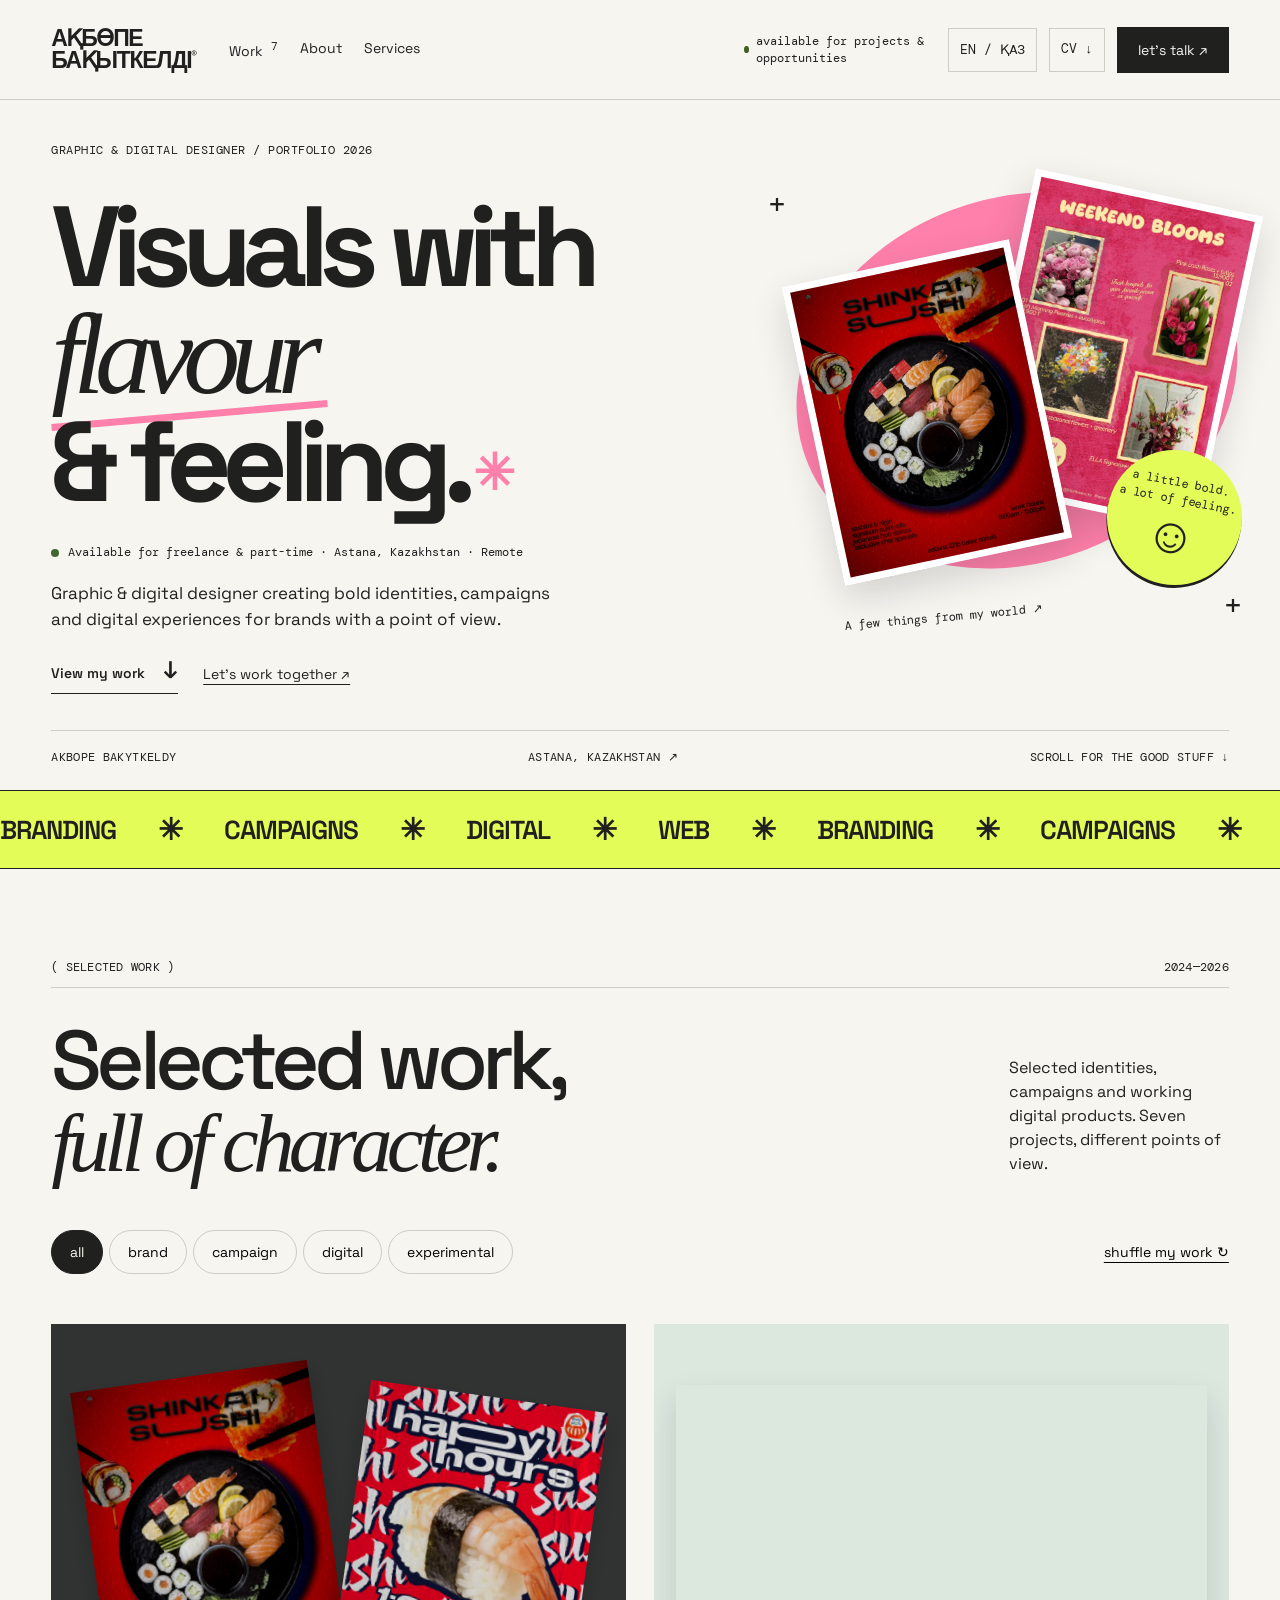
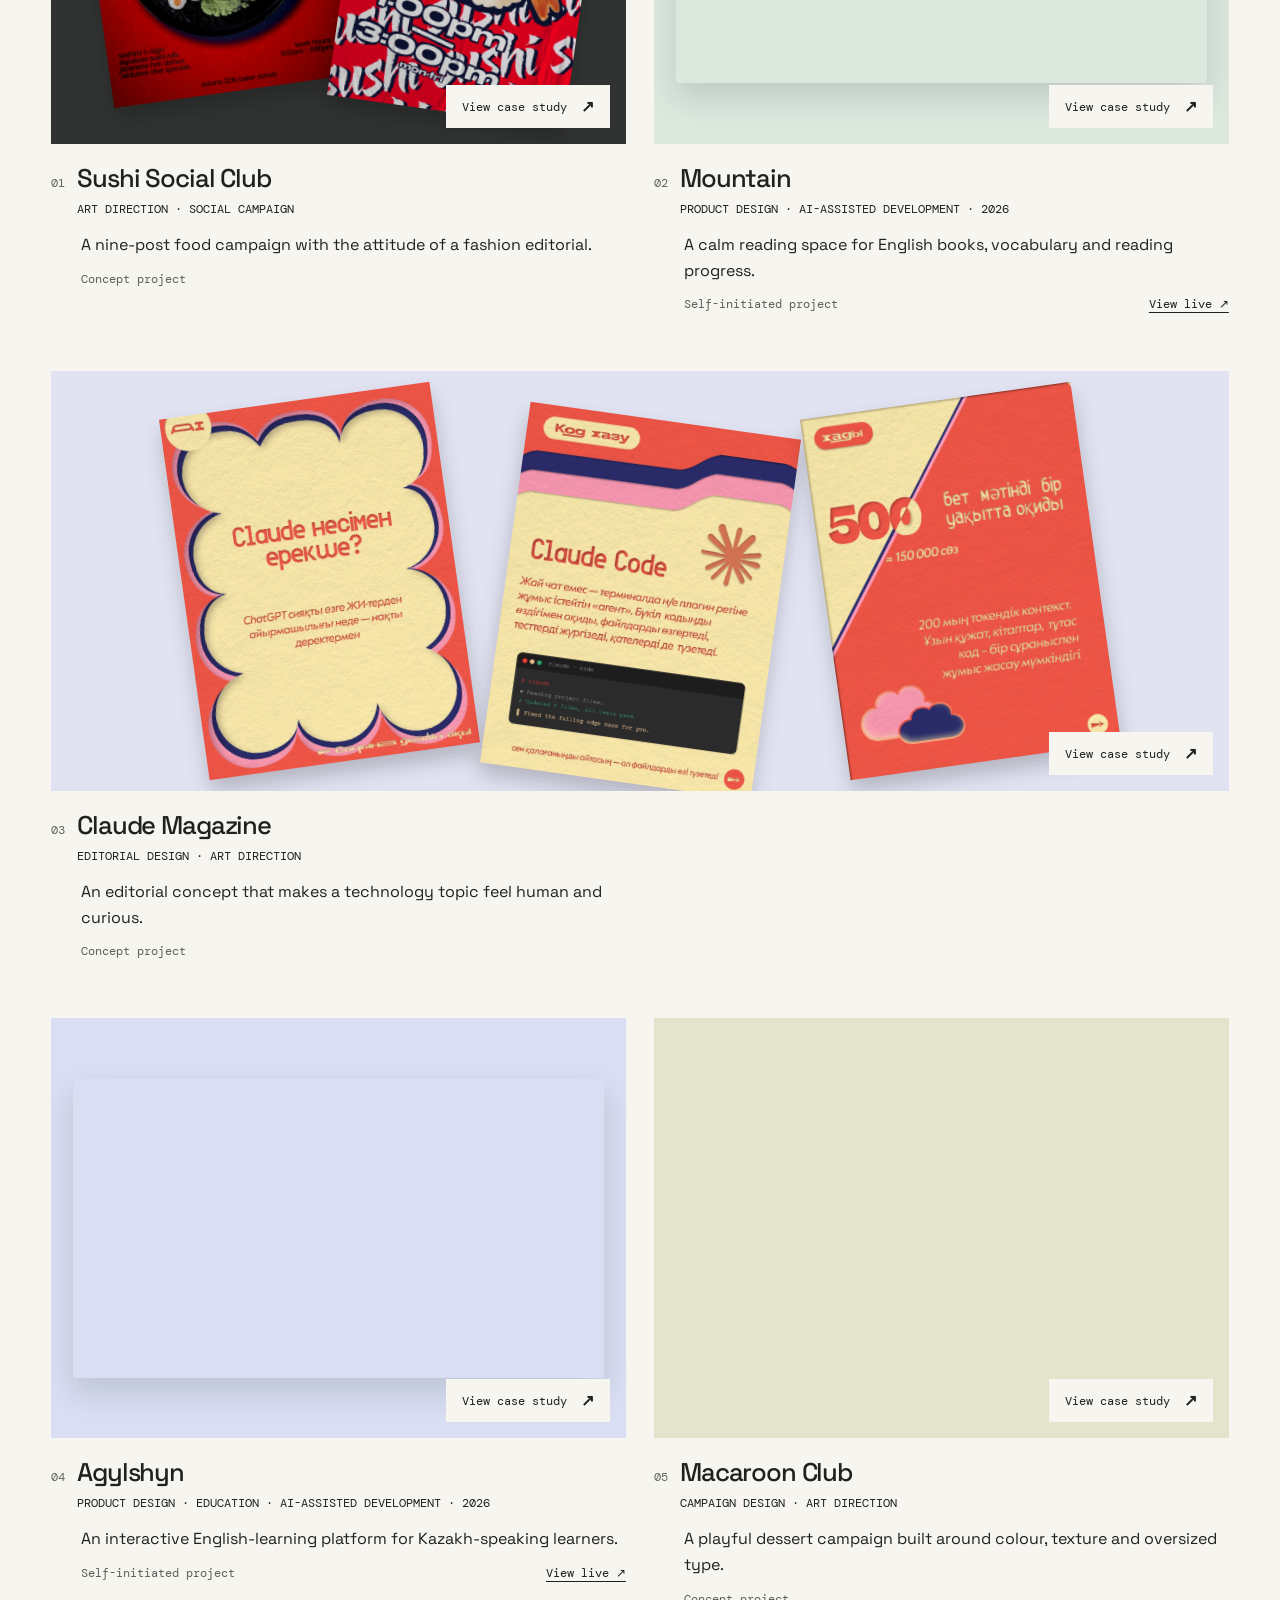
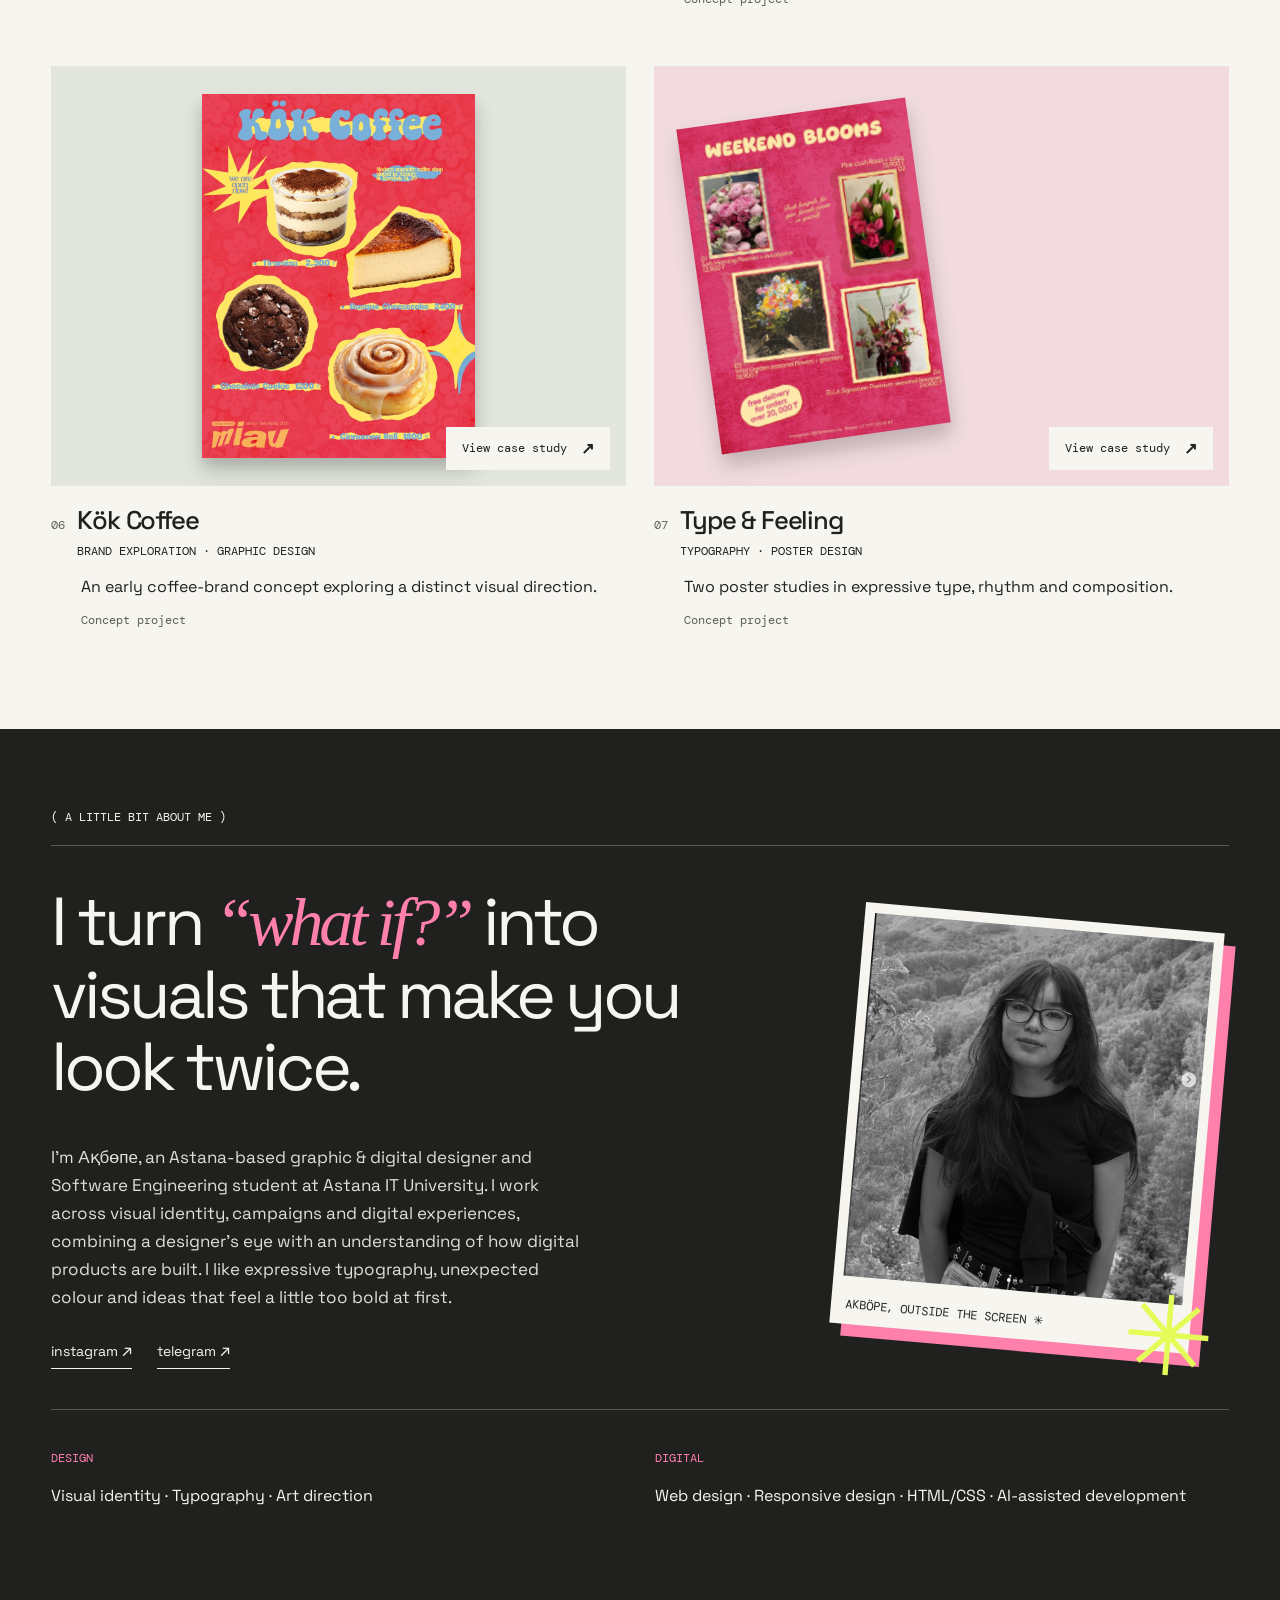
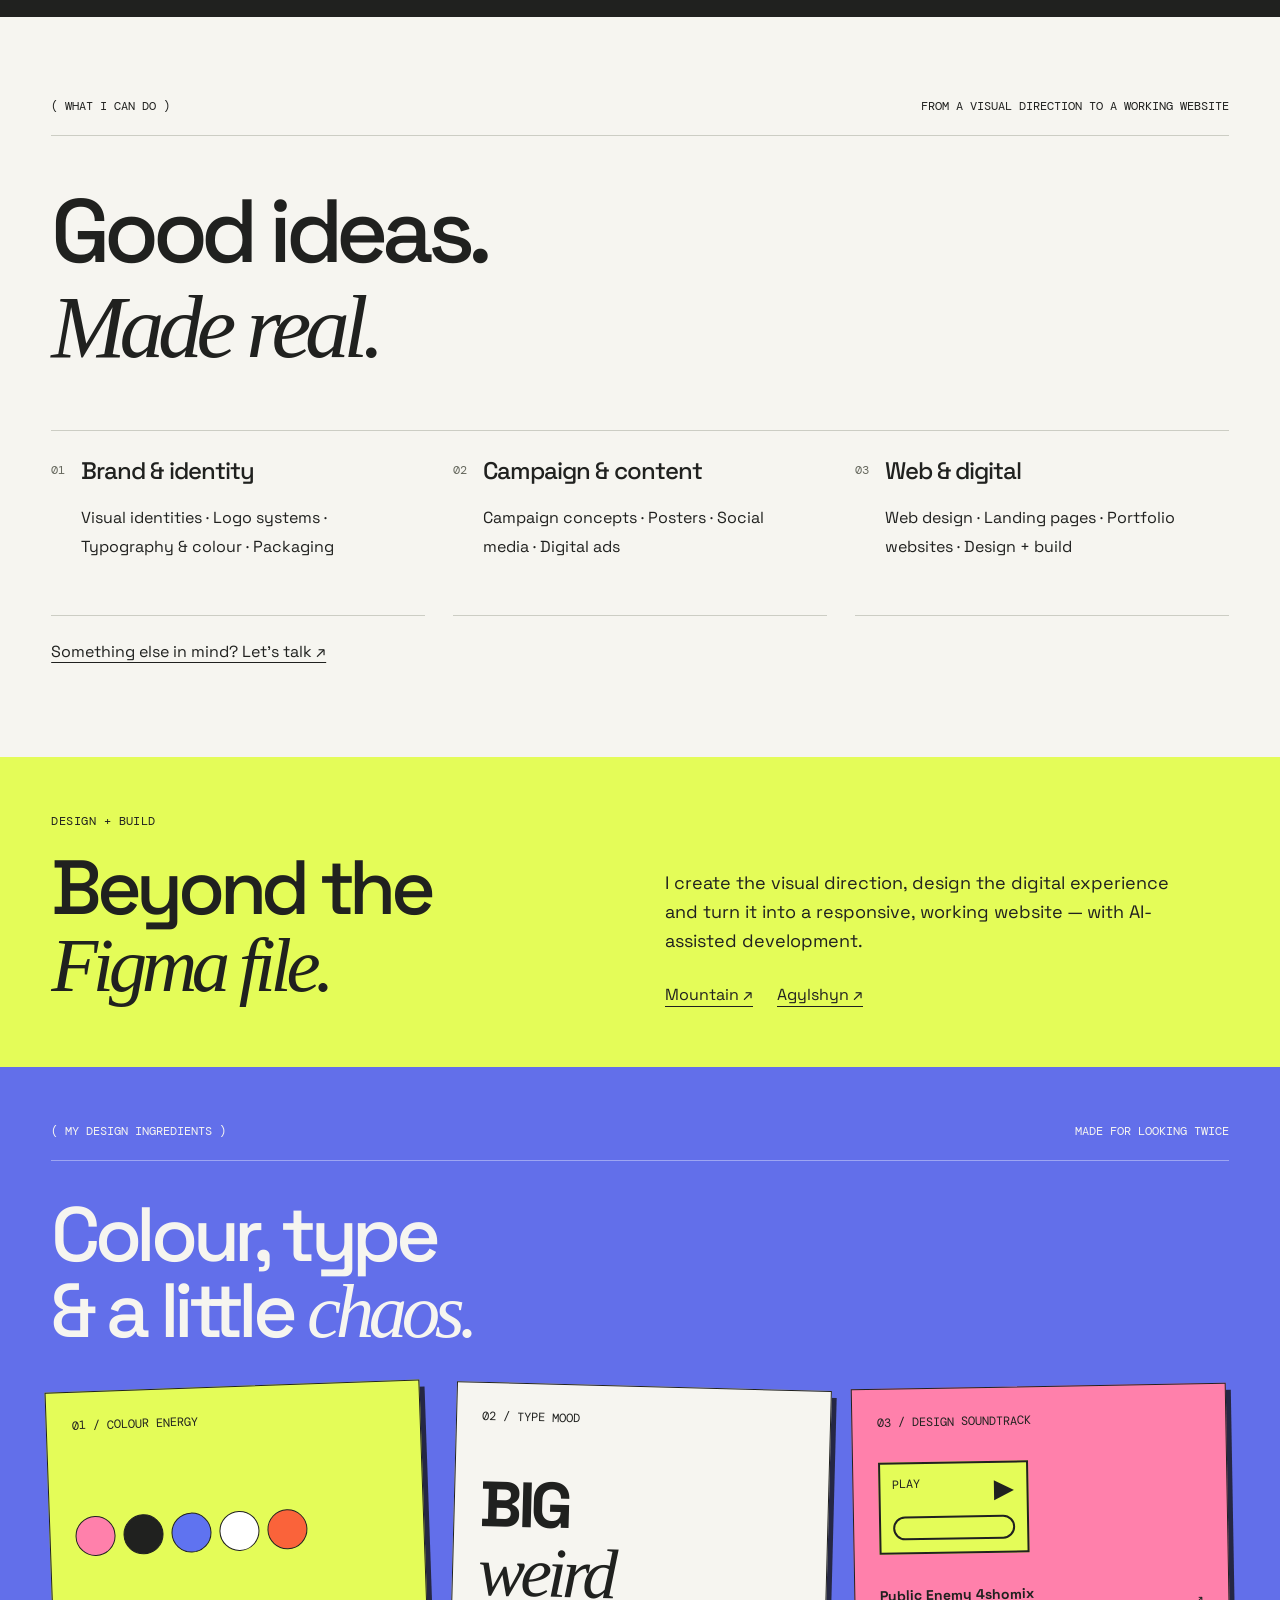
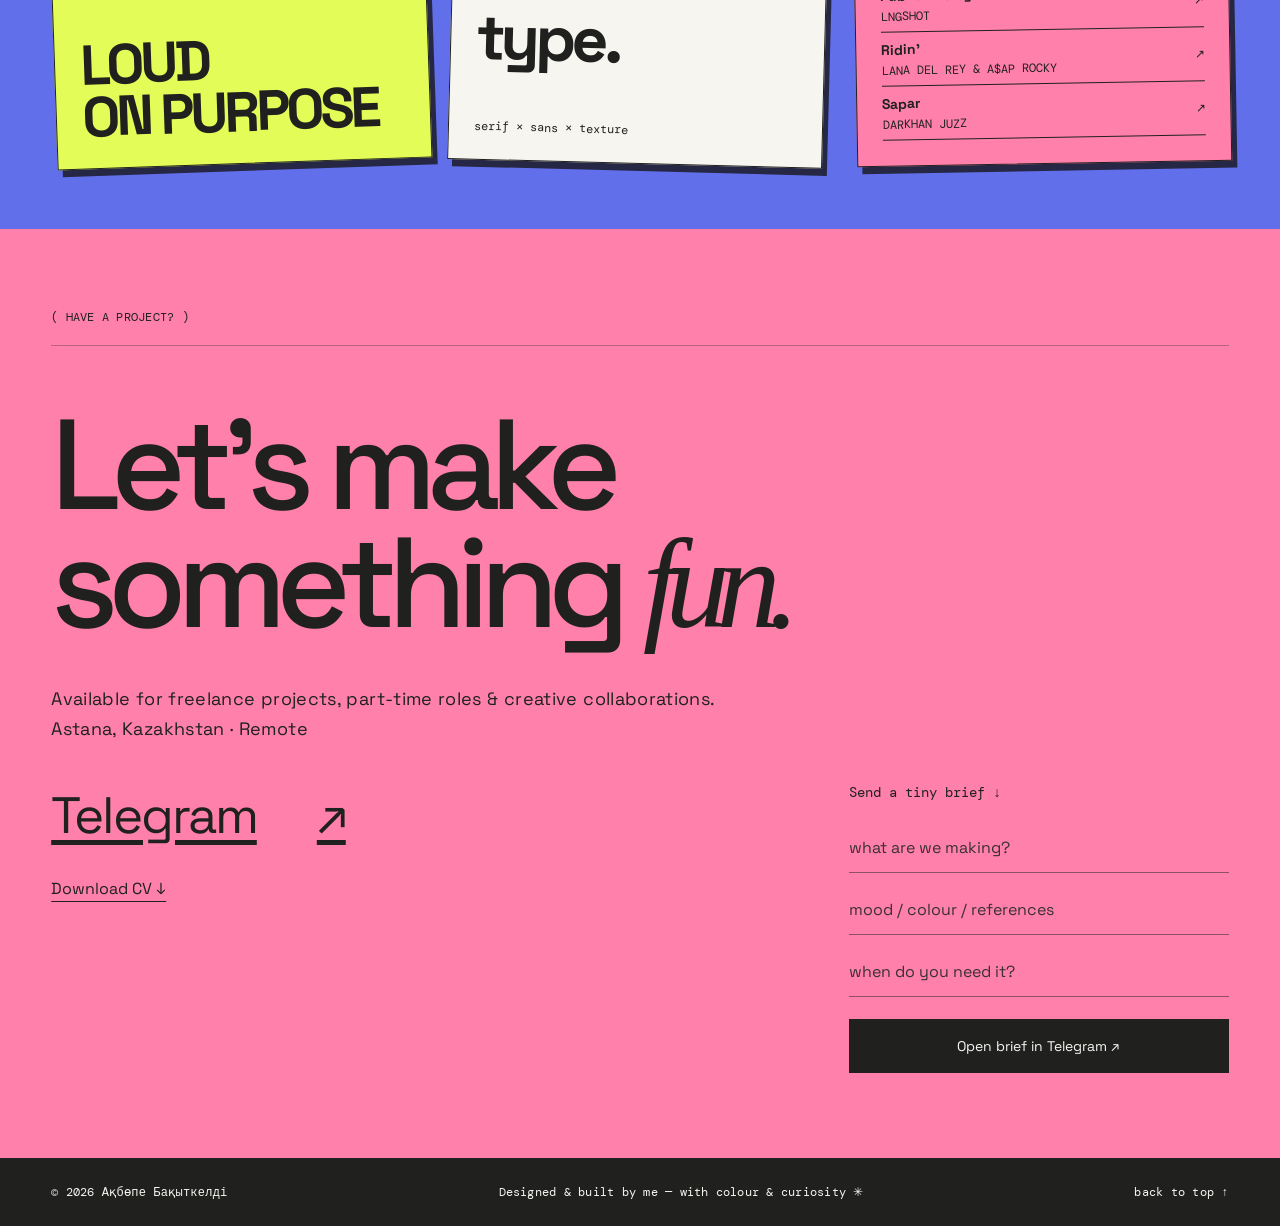
==== commit 8f0b24a7: "Upgrade portfolio with case studies and digital work" ====
--- a/index.html
+++ b/index.html
@@ -3,8 +3,8 @@
   <head>
     <meta charset="UTF-8" />
     <meta name="viewport" content="width=device-width, initial-scale=1.0" />
-    <meta name="description" content="Akbope Bakytkeldy — graphic designer in Astana, Kazakhstan. Explore visual identities, expressive posters, social campaigns and editorial design." />
-    <title>Akbope Bakytkeldy — graphic designer</title>
+    <meta name="description" content="Akbope Bakytkeldy — Graphic &amp; Digital Designer in Astana, Kazakhstan. Explore visual identities, expressive posters, social campaigns and editorial design." />
+    <title>Akbope Bakytkeldy — Graphic &amp; Digital Designer</title>
     <link rel="icon" href="public/favicon.svg" type="image/svg+xml" />
     <link rel="preconnect" href="https://fonts.googleapis.com" />
     <link rel="preconnect" href="https://fonts.gstatic.com" crossorigin />
@@ -12,6 +12,7 @@
     <link rel="stylesheet" href="style.css" />
     <link rel="stylesheet" href="features.css" />
     <link rel="stylesheet" href="creative.css" />
+    <link rel="stylesheet" href="portfolio.css" />
   </head>
   <body>
     <a class="skip-link" href="#work">Skip to selected work</a>
@@ -19,15 +20,15 @@
     <div class="cursor-dot" aria-hidden="true"></div>
     <header class="topbar">
       <a class="logo" href="#top">Ақбөпе<br />Бақыткелді<span>®</span></a>
-      <nav class="main-nav" aria-label="Main navigation"><a href="#work" data-nav="work">Work <span>12</span></a><a href="#about" data-nav="about">About</a></nav>
+      <button class="menu-toggle" type="button" aria-expanded="false" aria-controls="main-nav">Menu +</button><nav class="main-nav" id="main-nav" aria-label="Main navigation"><a href="#work" data-nav="work">Work <span>7</span></a><a href="#about" data-nav="about">About</a><a href="#services" data-nav="services">Services</a></nav>
       <p class="topbar-note">graphic designer<br />based in Kazakhstan</p>
-      <div class="top-actions"><span class="availability"><i></i> available for freelance</span><button class="language-toggle" type="button" aria-label="Қазақ тіліне ауысу">ҚАЗ</button><a class="cv-link" href="public/akbope-bakytkeldy-cv.pdf" download>CV ↓</a><a class="contact-link" href="#contact">let's talk <i>↗</i></a></div>
+      <div class="top-actions"><span class="availability"><i></i> available for projects &amp; opportunities</span><button class="language-toggle" type="button" aria-label="Қазақ тіліне ауысу">ҚАЗ</button><a class="cv-link" href="public/akbope-bakytkeldy-cv.pdf" download>CV ↓</a><a class="contact-link" href="#contact">let's talk <i>↗</i></a></div>
     </header>
 
     <main id="top">
       <section class="hero" aria-labelledby="hero-title">
-        <div class="hero-label">Independent graphic designer / Portfolio 2026</div>
-        <h1 id="hero-title">Made to<br />make you<br /><em>look.</em><span class="hero-asterisk" aria-hidden="true">✳</span></h1>
+        <div class="hero-label">Graphic &amp; digital designer / Portfolio 2026</div>
+        <h1 id="hero-title">Visuals with<br /><em>flavour</em><br />&amp; feeling.<span class="hero-asterisk" aria-hidden="true">✳</span></h1>
         <div class="hero-art" aria-hidden="true">
           <div class="art-orbit"></div>
           <img class="hero-print print-back" src="public/assets/weekendblooms%20flyer.webp" alt="" width="1000" height="1417" />
@@ -36,47 +37,45 @@
           <div class="art-caption">A few things from my world ↗</div>
           <div class="registration reg-one">+</div><div class="registration reg-two">+</div>
         </div>
-        <div class="hero-bottom">
-          <p>Visual identities, posters and social campaigns with colour, character and a point of view.</p>
-          <a class="scroll-hint" href="#work">Explore my work <span>↘</span></a>
+        <p class="hero-availability"><i></i> Available for freelance &amp; part-time · Astana, Kazakhstan · Remote</p><div class="hero-bottom">
+          <p>Graphic &amp; digital designer creating bold identities, campaigns and digital experiences for brands with a point of view.</p>
+          <div class="hero-ctas"><a class="scroll-hint" href="#work">View my work <span>↓</span></a><a class="hero-contact" href="#contact">Let’s work together ↗</a></div>
         </div>
         <div class="hero-footer"><span>AKBOPE BAKYTKELDY</span><span>ASTANA, KAZAKHSTAN ↗</span><span>SCROLL FOR THE GOOD STUFF ↓</span></div>
       </section>
 
       <section class="marquee" aria-label="Design services">
-        <div><span>BRANDING</span><b>✳</b><span>POSTERS</span><b>✳</b><span>SOCIAL MEDIA</span><b>✳</b><span>ART DIRECTION</span><b>✳</b><span>BRANDING</span><b>✳</b><span>POSTERS</span><b>✳</b></div>
+        <div><span>BRANDING</span><b>✳</b><span>CAMPAIGNS</span><b>✳</b><span>DIGITAL</span><b>✳</b><span>WEB</span><b>✳</b><span>BRANDING</span><b>✳</b><span>CAMPAIGNS</span><b>✳</b></div>
       </section>
 
       <section class="work" id="work">
         <div class="section-head"><p>( selected work )</p><p>2024—2026</p></div>
-        <div class="work-heading"><h2>Selected work,<br /><em>full of character.</em></h2><p>A collection of campaigns, posters and visual experiments.</p></div>
-        <div class="work-tools"><div class="filters" role="group" aria-label="Project filters"><button class="active" data-filter="all">all</button><button data-filter="series">series</button><button data-filter="poster">posters</button><button data-filter="branding">branding</button></div><button class="shuffle-button" type="button">shuffle my work ↻</button></div>
+        <div class="work-heading"><h2>Selected work,<br /><em>full of character.</em></h2><p>Selected identities, campaigns and working digital products. Seven projects, different points of view.</p></div>
+        <div class="work-tools"><div class="filters" role="group" aria-label="Project filters"><button class="active" data-filter="all">all</button><button data-filter="brand">brand</button><button data-filter="campaign">campaign</button><button data-filter="digital">digital</button><button data-filter="experimental">experimental</button></div><button class="shuffle-button" type="button">shuffle my work ↻</button></div>
         <p class="shuffle-status" aria-live="polite"></p>
         <div class="project-grid" aria-label="Portfolio projects">
-          <!-- Project cards are generated from the current design folder. -->
+          <!-- The selected catalogue lives in portfolio-data.js. Archived artwork stays in public/assets. -->
         </div>
       </section>
 
       <section class="about" id="about">
         <div class="about-tag">( a little bit about me )</div>
         <p class="about-copy">I turn <span>“what if?”</span> into visuals that make you look twice.</p>
-        <div class="about-details"><p>Мен — Астанадағы Astana IT University студенті және freestyle графикалық дизайнермін. Қызық идея, жаңа формат не бейтаныс жанр болса — бірге зерттеп көруге дайынмын.</p><div class="social-links"><a href="https://instagram.com/mianhaeswag" target="_blank" rel="noopener">instagram <i>↗</i></a><a href="https://t.me/meuseuk" target="_blank" rel="noopener">telegram <i>↗</i></a></div></div>
+        <div class="about-details"><p>I’m Ақбөпе, an Astana-based graphic &amp; digital designer and Software Engineering student at Astana IT University. I work across visual identity, campaigns and digital experiences, combining a designer’s eye with an understanding of how digital products are built.</p><div class="social-links"><a href="https://instagram.com/mianhaeswag" target="_blank" rel="noopener">instagram <i>↗</i></a><a href="https://t.me/meuseuk" target="_blank" rel="noopener">telegram <i>↗</i></a></div></div>
         <figure class="portrait"><img loading="lazy" src="public/assets/akbope-portrait.webp" alt="Ақбөпе Бақыткелді" /><figcaption>akböpe, outside<br />the screen ✳</figcaption></figure>
-        <div class="flower">✿</div>
+        <div class="capabilities"><div><h3>DESIGN</h3><p>Visual identity · Typography · Art direction</p></div><div><h3>DIGITAL</h3><p>Web design · Responsive design · HTML/CSS · AI-assisted development</p></div></div><div class="flower">✿</div>
       </section>
 
-      <section class="services">
+      <section class="services" id="services">
         <div class="services-head"><p>( what i can make )</p><p>always learning, always up for a new challenge</p></div>
         <h2>Pick a format.<br /><em>Let's play.</em></h2>
         <div class="services-grid">
-          <div><b>01</b><p>Event, movie &amp; awareness<br />campaign posters</p></div>
-          <div><b>02</b><p>Album covers &amp;<br />music artwork</p></div>
-          <div><b>03</b><p>Social media campaigns:<br />posts, stories &amp; ads</p></div>
-          <div><b>04</b><p>Packaging: labels,<br />boxes &amp; bags</p></div>
-          <div><b>05</b><p>Website &amp; landing<br />page design</p></div>
-          <div><b>06</b><p>Loyalty cards, infographics<br />&amp; typographic posters</p></div>
-        </div>
+          <div><b>01</b><section><h3>Brand &amp; identity</h3><p>Visual identities · Logo systems · Typography &amp; colour · Packaging</p></section></div>
+          <div><b>02</b><section><h3>Campaign &amp; content</h3><p>Campaign concepts · Posters · Social media · Digital ads</p></section></div>
+          <div><b>03</b><section><h3>Web &amp; digital</h3><p>Web design · Landing pages · Portfolio websites · Design + build</p></section></div>
+        </div><a class="services-extra" href="#contact">Something else in mind? Let’s talk ↗</a>
       </section>
+      <section class="design-build"><p class="eyebrow">DESIGN + BUILD</p><h2>Beyond the<br /><em>Figma file.</em></h2><div><p>I create the visual direction, design the digital experience and turn it into a responsive, working website — with AI-assisted development.</p><a href="projects/mountain/">Mountain ↗</a><a href="projects/agylshyn/">Agylshyn ↗</a></div></section>
 
       <section class="moodboard">
         <div class="mood-head"><p>( my design ingredients )</p><p>made for looking twice</p></div>
@@ -84,26 +83,21 @@
         <div class="mood-grid">
           <article class="mood-card colour-card"><p>01 / colour energy</p><div class="colour-dots"><i></i><i></i><i></i><i></i><i></i></div><b>LOUD<br />ON PURPOSE</b></article>
           <article class="mood-card type-card"><p>02 / type mood</p><b>BIG<br /><em>weird</em><br />type.</b><span>serif × sans × texture</span></article>
-          <article class="mood-card sound-card"><p>03 / design soundtrack</p><div class="cassette">PLAY<br /><b>▶</b></div><ol class="playlist"><li><b>Public Enemy 4shomix</b><span>Lngshot</span></li><li><b>Ridin'</b><span>Lana Del Rey &amp; A$AP Rocky</span></li><li><b>Sapar</b><span>Darkhan Juzz</span></li></ol></article>
+          <article class="mood-card sound-card"><p>03 / design soundtrack</p><a class="cassette" href="https://www.youtube.com/results?search_query=Public%20Enemy%204shomix%20Lngshot" target="_blank" rel="noopener" aria-label="Find Public Enemy 4shomix by Lngshot">PLAY<br /><b>▶</b></a><ol class="playlist"><li><b>Public Enemy 4shomix</b><span>Lngshot</span></li><li><b>Ridin'</b><span>Lana Del Rey &amp; A$AP Rocky</span></li><li><b>Sapar</b><span>Darkhan Juzz</span></li></ol></article>
         </div>
       </section>
 
       <section class="contact" id="contact">
         <p>( have an idea? )</p>
         <h2>Let's make<br />something <em>fun.</em></h2>
-        <div class="contact-layout"><a href="https://t.me/meuseuk" target="_blank" rel="noopener">@meuseuk <span>↗</span></a><form class="brief-form"><p>or send a tiny brief ↓</p><input name="project" aria-label="Project description" required placeholder="what are we making?" /><input name="mood" aria-label="Mood, colour or reference" placeholder="mood / colour / reference" /><input name="deadline" aria-label="Project deadline" placeholder="when do you need it?" /><button type="submit">send brief to telegram ↗</button></form></div>
+        <p class="contact-availability">Available for freelance projects, part-time roles &amp; creative collaborations.<br />Astana, Kazakhstan · Remote</p><div class="contact-layout"><div class="contact-channels"><a href="https://t.me/meuseuk" target="_blank" rel="noopener">Telegram <span>↗</span></a><a class="contact-cv" href="public/akbope-bakytkeldy-cv.pdf" download>Download CV ↓</a></div><form class="brief-form"><p>or send a tiny brief ↓</p><input name="project" aria-label="Project description" required placeholder="what are we making?" /><input name="mood" aria-label="Mood, colour or reference" placeholder="mood / colour / reference" /><input name="deadline" aria-label="Project deadline" placeholder="when do you need it?" /><button type="submit">send brief to telegram ↗</button></form></div>
       </section>
     </main>
 
-    <footer><p>© 2026 Ақбөпе Бақыткелді</p><p>made with colour &amp; curiosity</p><a href="#top">back to top ↑</a></footer>
+    <footer><p>© 2026 Ақбөпе Бақыткелді</p><p>Designed &amp; built by me — with colour &amp; curiosity ✳</p><a href="#top">back to top ↑</a></footer>
 
-    <dialog class="gallery-modal" aria-labelledby="modal-title">
-      <button class="close" aria-label="Close project">×</button>
-      <p class="modal-label" id="modal-title"></p>
-      <div class="case-study-content"></div>
-      <div class="gallery-content"></div>
-    </dialog>
     <noscript><p style="padding:24px">Please enable JavaScript to explore the complete project gallery and language options. You can also <a href="https://t.me/meuseuk">contact Akbope on Telegram</a>.</p></noscript>
+    <script src="portfolio-data.js"></script>
     <script src="script.js"></script>
   </body>
 </html>
--- a/portfolio.css
+++ b/portfolio.css
@@ -0,0 +1,10 @@
+/* Portfolio v2: extend the existing visual identity. */
+.menu-toggle{display:none}.topbar{gap:18px}.main-nav{margin-left:15px;gap:22px}.availability{max-width:180px;font-size:12px;line-height:1.4}.hero h1{font-size:clamp(76px,8.9vw,142px);line-height:.94;width:64%;margin-top:35px}.hero-art{width:37%;right:3%;top:85px;height:440px}.hero-asterisk{font-size:.44em;margin-left:.12em;vertical-align:middle}.hero-availability{display:flex;align-items:center;gap:9px;max-width:60%;font:12px/1.65 var(--mono);margin:28px 0 0}.hero-availability i{flex:0 0 8px;height:8px;background:#426832;border-radius:50%}.hero-bottom{display:block;max-width:65%;margin:18px 0 36px}.hero-bottom>p{max-width:520px;font-size:17px}.hero-ctas{display:flex;flex-wrap:wrap;align-items:center;gap:25px;margin-top:22px}.hero-contact{font-size:14px;text-underline-offset:5px}.hero-footer{font-size:12px}.hero-label{font-size:12px}.project-grid{grid-template-columns:repeat(2,minmax(0,1fr));gap:58px 28px}.project,.project.single{grid-column:auto}.project[data-key="claude"]{grid-column:1/-1}.project-stage{height:420px;background:#303331;padding:28px;gap:18px}.project-stage img{width:46%;height:90%;object-fit:contain}.project[data-key="claude"] .project-stage{background:#e2e3f2}.project[data-key="claude"] .project-stage img{width:27%;height:100%}.project[data-key="desserts"] .project-stage{background:#e2e5cc}.project[data-key="poster-studies"] .project-stage{background:#f1dbdf}.project[data-key="kok-coffee"] .project-stage{background:#e2e6dd}.project.single .project-image{padding:0}.project.single .project-stage img{width:auto;max-width:92%;height:100%;object-fit:contain;transform:none}.project-digital .project-stage{background:#dce7de;padding:28px 22px;align-items:center}.project[data-key="agylshyn"] .project-stage{background:#d9def2}.project-digital .project-stage img{width:100%;height:auto;max-height:100%;object-fit:contain;transform:none!important;box-shadow:0 14px 30px #172c3226;border-radius:3px;filter:none}.project-info{grid-template-columns:auto 1fr;gap:6px 12px}.project-info h2 a{text-decoration:none}.project-info p{grid-column:2;text-align:left;max-width:none;font-size:12px}.project-description{font-size:16px;line-height:1.6;margin:14px 0 12px 30px;max-width:560px}.project-links{display:flex;gap:20px;justify-content:space-between;margin-left:30px;font:12px/1.5 var(--mono)}.project-links>span{color:#5d6058}.project-links a{white-space:nowrap;text-underline-offset:4px}.project .view,.project.single .view{opacity:1;transform:none;font-size:12px}.project-grid.is-filtered .project{grid-column:auto}.capabilities{grid-column:1/-1;display:grid;grid-template-columns:1fr 1fr;gap:30px;border-top:1px solid #ffffff40;padding-top:28px}.capabilities h3{font:12px var(--mono);color:var(--pink)}.capabilities p{font-size:16px;line-height:1.8;max-width:560px}.services-grid{grid-template-columns:repeat(3,minmax(0,1fr));gap:28px}.services-grid>div{gap:16px}.services-grid h3{font-size:24px;letter-spacing:-.04em;margin:0 0 18px;font-weight:500}.services-grid p{font-size:16px;line-height:1.8;letter-spacing:0}.services-extra{display:inline-block;margin-top:25px;font-size:16px;text-underline-offset:5px}.design-build{background:var(--yellow);padding:56px var(--gutter) 62px;display:grid;grid-template-columns:1fr 1fr;gap:20px 50px}.eyebrow{font:12px var(--mono);letter-spacing:.04em}.design-build>.eyebrow{grid-column:1/-1;margin:0}.design-build h2{font-size:clamp(48px,6vw,85px);letter-spacing:-.07em;line-height:1;margin:0;font-weight:500}.design-build h2 em{font-family:Georgia,serif;font-weight:400}.design-build>div{align-self:end}.design-build>div>p{font-size:18px;line-height:1.6;max-width:510px;margin-top:0}.design-build a{display:inline-block;font-size:16px;margin:10px 24px 0 0;text-underline-offset:6px}.moodboard{padding-block:55px 65px}.moodboard h2{font-size:clamp(46px,6vw,85px);margin-block:35px}.mood-card{min-height:310px;gap:22px}.contact .contact-availability{font:18px/1.7 var(--display);text-transform:none;border:0;max-width:680px;padding:0;margin:-20px 0 38px}.contact-channels{display:flex;flex-direction:column;align-items:start;gap:20px;min-width:0}.contact-channels>a{font-size:20px;text-underline-offset:7px;overflow-wrap:anywhere}.contact-channels>a:first-child{font-size:clamp(30px,4vw,56px);display:flex;justify-content:space-between;gap:60px;letter-spacing:-.04em}.contact-channels .contact-cv{font-size:16px;margin-top:10px}.playlist li{display:block}.playlist a{display:grid;grid-template-columns:1fr auto;gap:4px;text-decoration:none}.playlist a b{grid-column:1}.playlist a span:last-child{grid-column:2;grid-row:1/3;align-self:center}.playlist a:hover{text-decoration:underline;text-underline-offset:3px}footer p:nth-child(2){display:block}a,button,input{touch-action:manipulation}a:focus-visible,button:focus-visible,input:focus-visible{outline:3px solid #4655c9;outline-offset:5px}.filters{flex-wrap:wrap}.filters button,.language-toggle,.cv-link{min-height:44px}.about,.services,.work,.contact{scroll-margin-top:25px}
+/* Dedicated, shareable case-study pages. */
+.case-page .topbar{height:auto;min-height:88px}.case-page .case-nav{display:flex;align-items:center;gap:20px;margin-left:auto}.case-nav>a{font-size:14px}.case-page main{padding:45px var(--gutter) 70px;max-width:1600px;margin:auto}.case-breadcrumb{font:12px var(--mono);text-decoration:none;display:inline-block;margin-bottom:35px}.case-hero{display:grid;grid-template-columns:1.3fr 1fr;gap:25px 70px;align-items:end}.case-hero .eyebrow{grid-column:1/-1;margin:0}.case-hero h1{font-size:clamp(58px,8vw,118px);letter-spacing:-.075em;line-height:1;margin:0;width:auto;overflow-wrap:anywhere}.case-hero .lead{font-size:20px;line-height:1.6;margin:0}.case-fact-grid{display:grid;grid-template-columns:1fr 2fr 1fr;gap:30px;padding:25px 0;border-block:1px solid var(--line);margin:36px 0}.case-fact-grid dt{font:12px var(--mono);text-transform:uppercase;margin-bottom:10px}.case-fact-grid dd{font-size:16px;line-height:1.6;margin:0}.case-visual{background:#e3e5db;padding:35px;margin:0 0 60px;display:flex;justify-content:center;gap:25px;max-height:760px;overflow:hidden}.case-visual img{display:block;max-width:100%;width:auto;max-height:650px;object-fit:contain}.case-visual.is-digital{background:#dce7de}.case-visual.is-digital img{width:min(100%,1200px);height:auto;object-fit:contain;box-shadow:0 12px 35px #172c3222}.case-section{display:grid;grid-template-columns:1fr 2fr;gap:50px;padding:35px 0;border-top:1px solid var(--line)}.case-section h2{font-size:28px;line-height:1.2;letter-spacing:-.04em;margin:0;font-weight:500}.case-section p{font-size:18px;line-height:1.7;margin:0;max-width:790px}.case-section .eyebrow{font-size:12px;margin-bottom:12px}.case-steps{list-style:none;margin:0;padding:0;display:grid;grid-template-columns:repeat(auto-fit,minmax(155px,1fr));gap:15px;counter-reset:step}.case-steps li{font-size:16px;line-height:1.6;background:var(--yellow);padding:20px;counter-increment:step}.case-steps li::before{content:counter(step,decimal-leading-zero);display:block;font:12px var(--mono);margin-bottom:28px}.palette{display:flex;flex-wrap:wrap;gap:10px;margin-top:25px}.swatch{display:flex;align-items:center;gap:9px;font:12px var(--mono)}.swatch i{display:block;width:34px;height:34px;border:1px solid var(--line);background:var(--swatch)}.case-tech{font:14px/1.7 var(--mono)!important;margin-top:22px!important}.case-gallery{display:grid;grid-template-columns:repeat(3,minmax(0,1fr));gap:22px;margin:35px 0 60px;align-items:start}.case-gallery figure{margin:0;min-width:0}.case-gallery img{display:block;width:100%;height:auto}.case-gallery figcaption{font:12px/1.6 var(--mono);margin-top:10px}.case-gallery.digital-gallery{grid-template-columns:1fr .42fr}.digital-gallery figure:first-child{grid-column:1/-1}.digital-gallery figure:nth-child(2){grid-column:1}.digital-gallery figure:last-child{grid-column:2;grid-row:2}.case-live{display:inline-block;padding:15px 24px;background:var(--ink);color:var(--paper);text-decoration:none;font-size:16px;margin-top:24px}.next-project{display:flex;justify-content:space-between;gap:30px;background:var(--pink);padding:35px;color:var(--ink);text-decoration:none;font-size:clamp(28px,4vw,55px);letter-spacing:-.05em}.next-project small{display:block;font:12px var(--mono);margin-bottom:12px}.case-contact{display:block;font-size:18px;margin:35px 0 0;text-underline-offset:6px}.case-page footer{flex-wrap:wrap}
+@media(max-width:1100px){.topbar .availability{display:none}.hero h1{font-size:9.6vw}.hero-art{height:380px;top:90px}.hero-availability{max-width:65%}.project-stage{height:360px}.services-grid{gap:18px}.services-grid h3{font-size:21px}.main-nav{gap:18px;margin-left:0}.top-actions{gap:8px}.contact-layout{grid-template-columns:1fr 1fr}.case-hero{gap:25px}.case-hero .lead{font-size:18px}}
+@media(max-width:800px){.menu-toggle{display:block;background:none;border:1px solid var(--line);min-height:44px;padding:10px 14px;font:14px var(--display);margin-left:auto}.main-nav{display:none;position:absolute;top:100%;left:0;right:0;background:var(--paper);padding:20px var(--gutter);border-bottom:1px solid var(--ink);z-index:20;gap:0;box-shadow:0 10px 15px #0001}.main-nav.is-open{display:flex;flex-direction:column}.main-nav a{padding:15px 0;font-size:18px}.topbar{position:relative;z-index:10;flex-wrap:nowrap;height:auto;min-height:88px}.top-actions{margin:0}.topbar .contact-link{display:none}.hero h1{width:65%;font-size:10vw}.hero-art{height:300px;top:100px}.art-stamp{width:85px;height:85px;font-size:10px}.art-stamp span{font-size:30px}.hero-ctas{gap:18px}.services-grid{grid-template-columns:1fr}.services-grid>div{min-height:0;padding:25px 0}.services-grid h3{font-size:26px;margin-bottom:12px}.capabilities{gap:25px}.project-stage{height:300px}.project-links{flex-wrap:wrap;gap:10px}.design-build{gap:20px 30px}.case-fact-grid{grid-template-columns:1fr 1.5fr}.case-hero{grid-template-columns:1fr}.case-section{gap:30px;grid-template-columns:1fr 2fr}.case-gallery{grid-template-columns:repeat(2,minmax(0,1fr))}}
+@media(max-width:650px){.topbar{gap:8px;padding-block:16px}.logo{font-size:17px}.menu-toggle{font-size:13px;padding:10px}.language-toggle{padding:8px;font-size:12px}.cv-link{padding:10px;font-size:12px}.hero h1,html[lang="kk"] .hero h1{width:100%;font-size:clamp(57px,13.7vw,88px);line-height:1.03;margin-top:28px}.hero-art{position:relative;top:auto;right:auto;width:min(100%,355px);height:290px;margin-top:25px}.art-caption{font-size:12px}.art-stamp{width:100px;height:100px;font-size:11px}.hero-availability{max-width:none;font-size:12px;margin-top:24px;align-items:flex-start}.hero-availability i{margin-top:6px}.hero-bottom{max-width:none;display:block;margin:16px 0 30px}.hero-bottom>p{max-width:none;font-size:16px}.hero-ctas{align-items:center;gap:18px}.scroll-hint span{display:inline;margin-left:5px}.hero-contact{font-size:14px}.hero-footer{font-size:12px;gap:20px}.hero-footer span:last-child{display:none}.hero-label{font-size:12px;line-height:1.6}.project-grid{grid-template-columns:1fr;gap:38px}.project,.project.single,.project[data-key="claude"],.project-grid.is-filtered .project{grid-column:1}.project-stage{height:350px;padding:23px;gap:13px}.project[data-key="claude"] .project-stage img{width:43%}.project[data-key="claude"] .project-stage img:nth-child(3){display:none}.project-digital .project-stage{height:auto;min-height:220px;padding:30px 15px 58px}.project-info h2{font-size:26px}.project-info p{font-size:12px}.project-description,.project-links{margin-left:0}.project .view{font-size:12px;padding:10px 12px}.capabilities{grid-template-columns:1fr;gap:10px}.services-grid>div{gap:22px}.design-build{grid-template-columns:1fr;padding:45px var(--gutter);gap:25px}.design-build h2{font-size:56px}.design-build>div>p{font-size:16px}.contact .contact-availability{font-size:16px;margin:0 0 30px}.contact-layout{grid-template-columns:1fr}.contact-channels>a:first-child{font-size:38px}.contact-channels>a{font-size:16px}.mood-card{min-height:280px}.filters button{font-size:14px;padding:10px 13px}.work-tools{gap:8px}.work-heading>p{font-size:16px}.about-copy{font-size:40px}.case-page .logo{font-size:17px}.case-page .case-nav{gap:12px}.case-nav>a{font-size:14px}.case-page main{padding-top:30px}.case-hero h1{font-size:clamp(46px,12vw,76px)}.case-fact-grid{grid-template-columns:1fr;gap:20px}.case-section{grid-template-columns:1fr;gap:18px;padding-block:28px}.case-section p{font-size:16px}.case-visual{padding:18px;margin-bottom:35px}.case-gallery,.case-gallery.digital-gallery{grid-template-columns:1fr;gap:25px}.digital-gallery figure:first-child,.digital-gallery figure:nth-child(2),.digital-gallery figure:last-child{grid-column:1;grid-row:auto}.digital-gallery figure:last-child{max-width:390px;justify-self:center}.case-steps{grid-template-columns:1fr}.case-steps li{display:flex;gap:18px}.case-steps li::before{margin:5px 0 0}.next-project{padding:25px;font-size:32px}.case-gallery figcaption{font-size:12px}footer{font-size:12px;flex-direction:column;align-items:start}footer p:nth-child(2){max-width:300px;display:block}}
+@media(prefers-reduced-motion:reduce){*,*::before,*::after{animation:none!important;transition:none!important;scroll-behavior:auto!important}}
+@media(max-width:650px){.hero{display:flex;flex-direction:column}.hero-label{order:1}.hero h1{order:2}.hero-availability{order:3}.hero-bottom{order:4}.hero-art{order:5;margin-top:0;margin-bottom:28px}.hero-footer{order:6}.hero-contact{min-height:44px;display:inline-flex;align-items:center}.hero-ctas{margin-top:18px}.hero-bottom{margin-bottom:25px}.hero-availability{margin-top:20px}}
+.cassette{text-decoration:none;color:var(--ink);display:block}.case-page .case-nav{min-width:0}.case-page .language-toggle{white-space:nowrap}
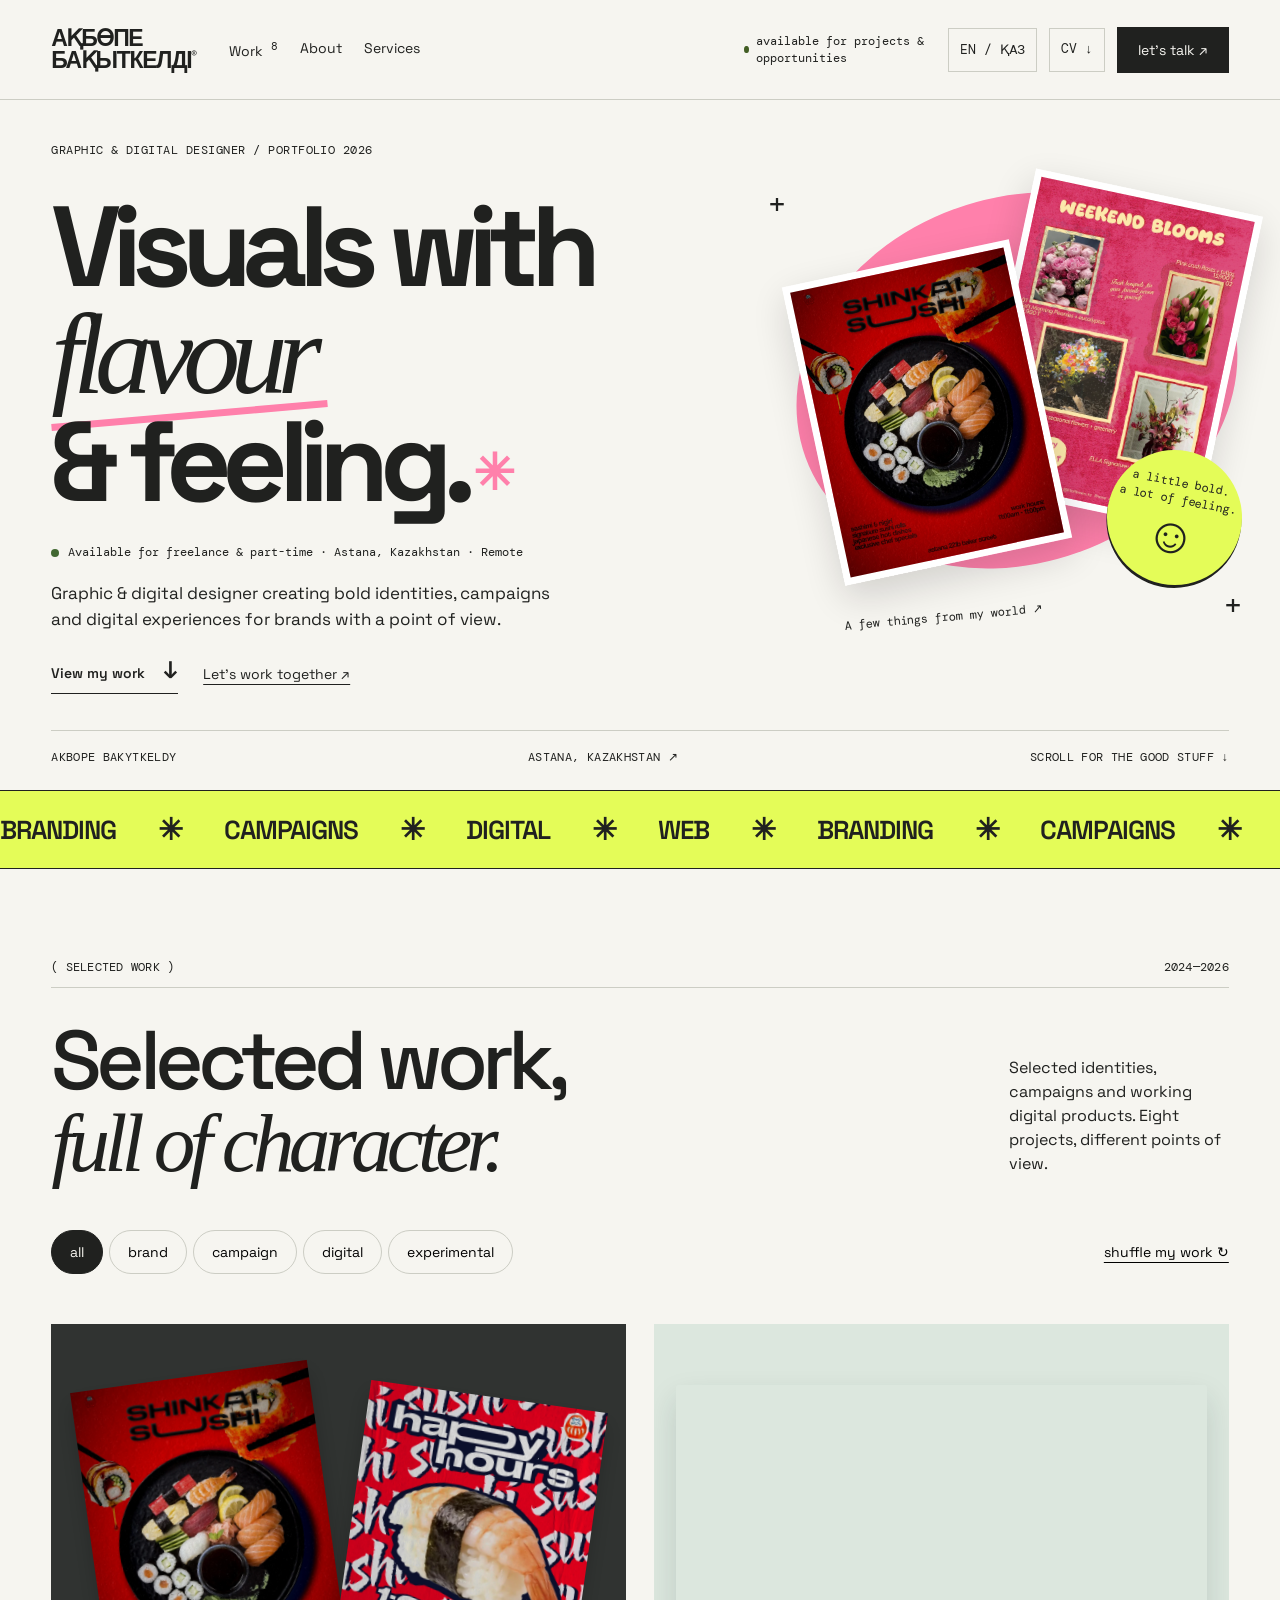
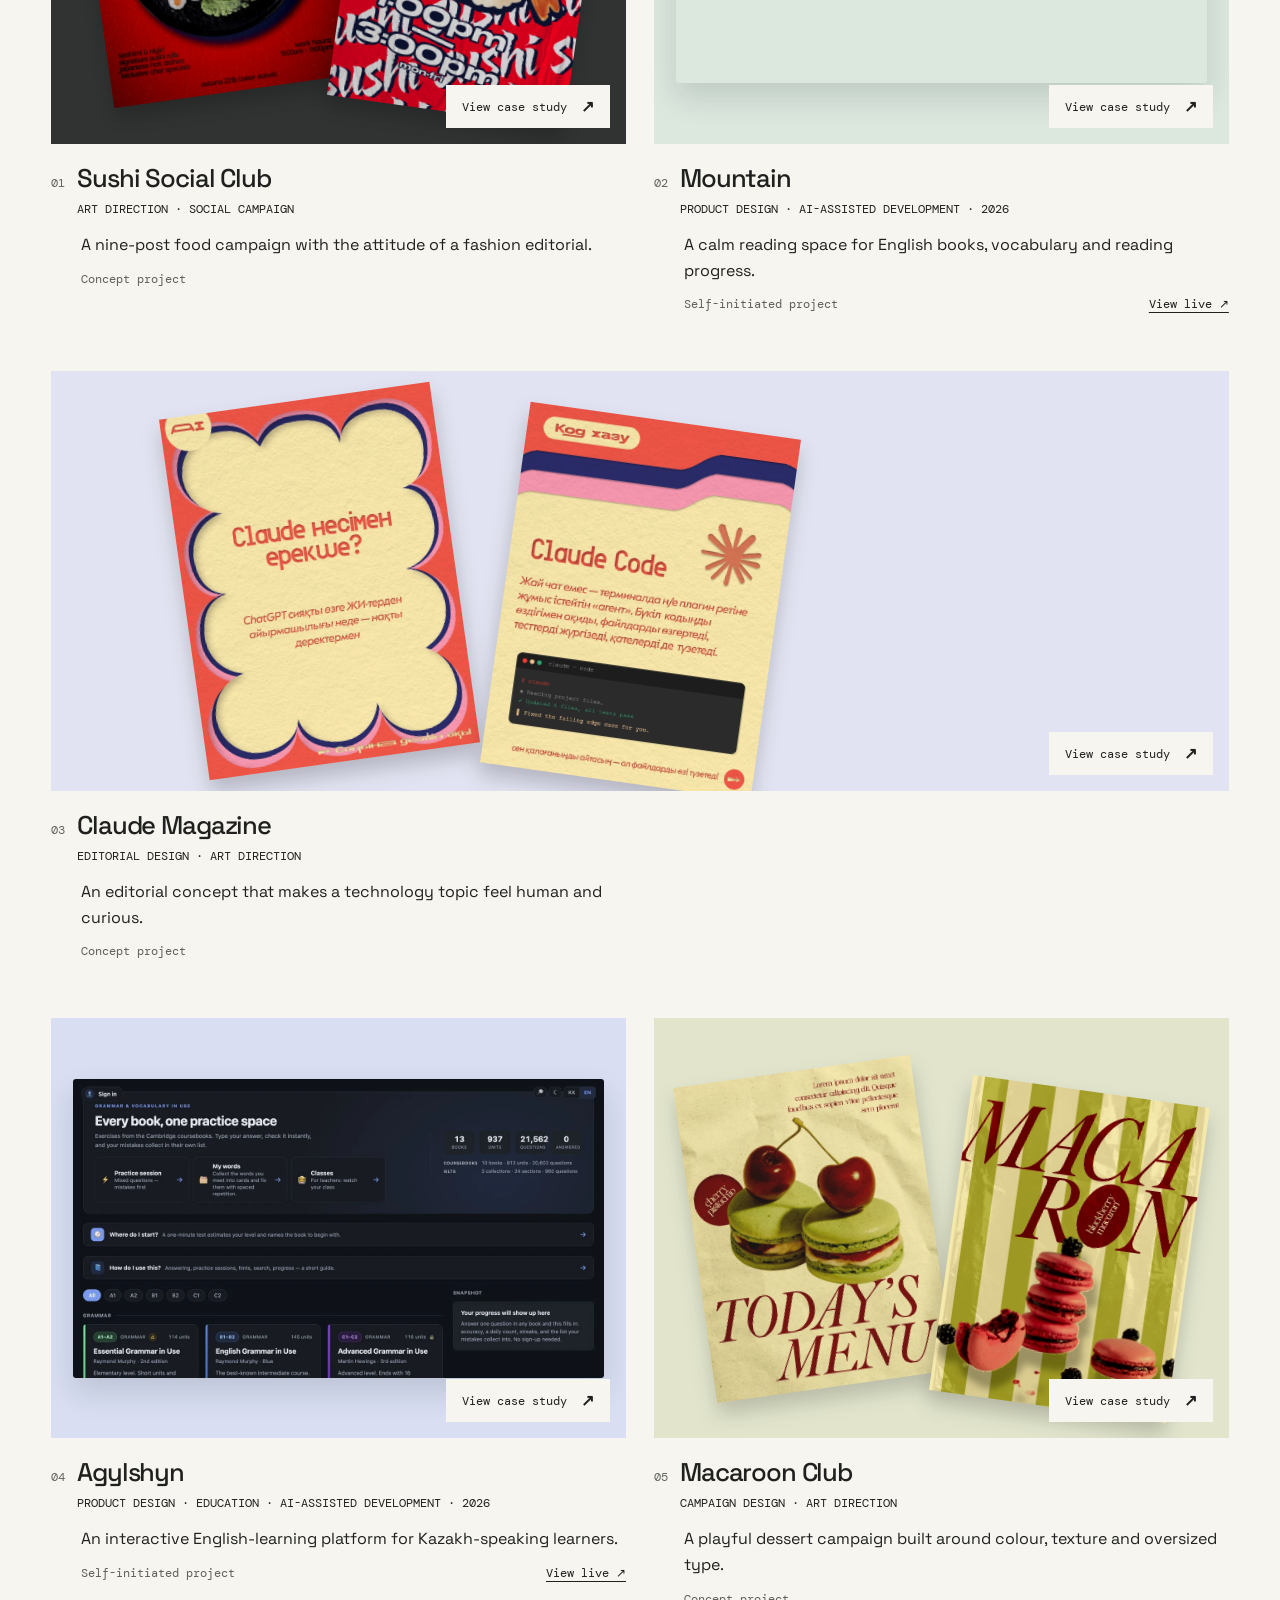
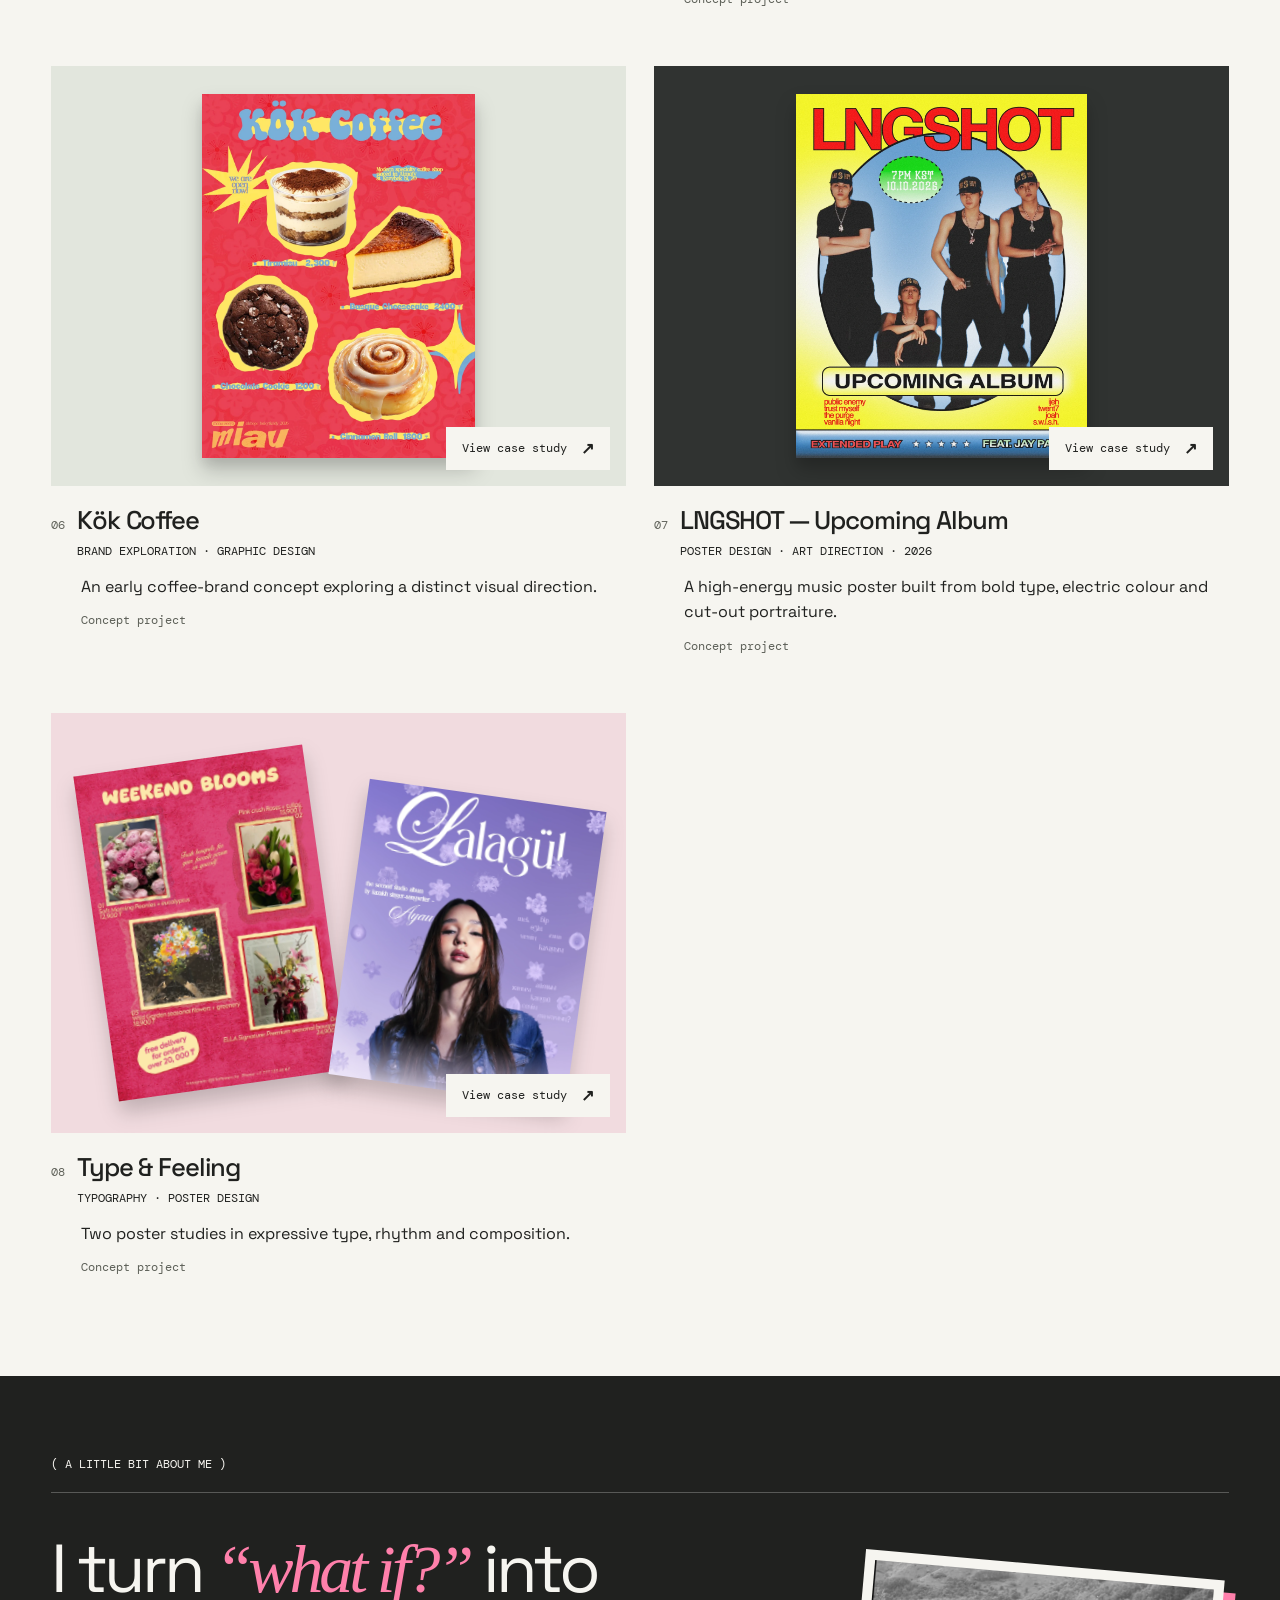
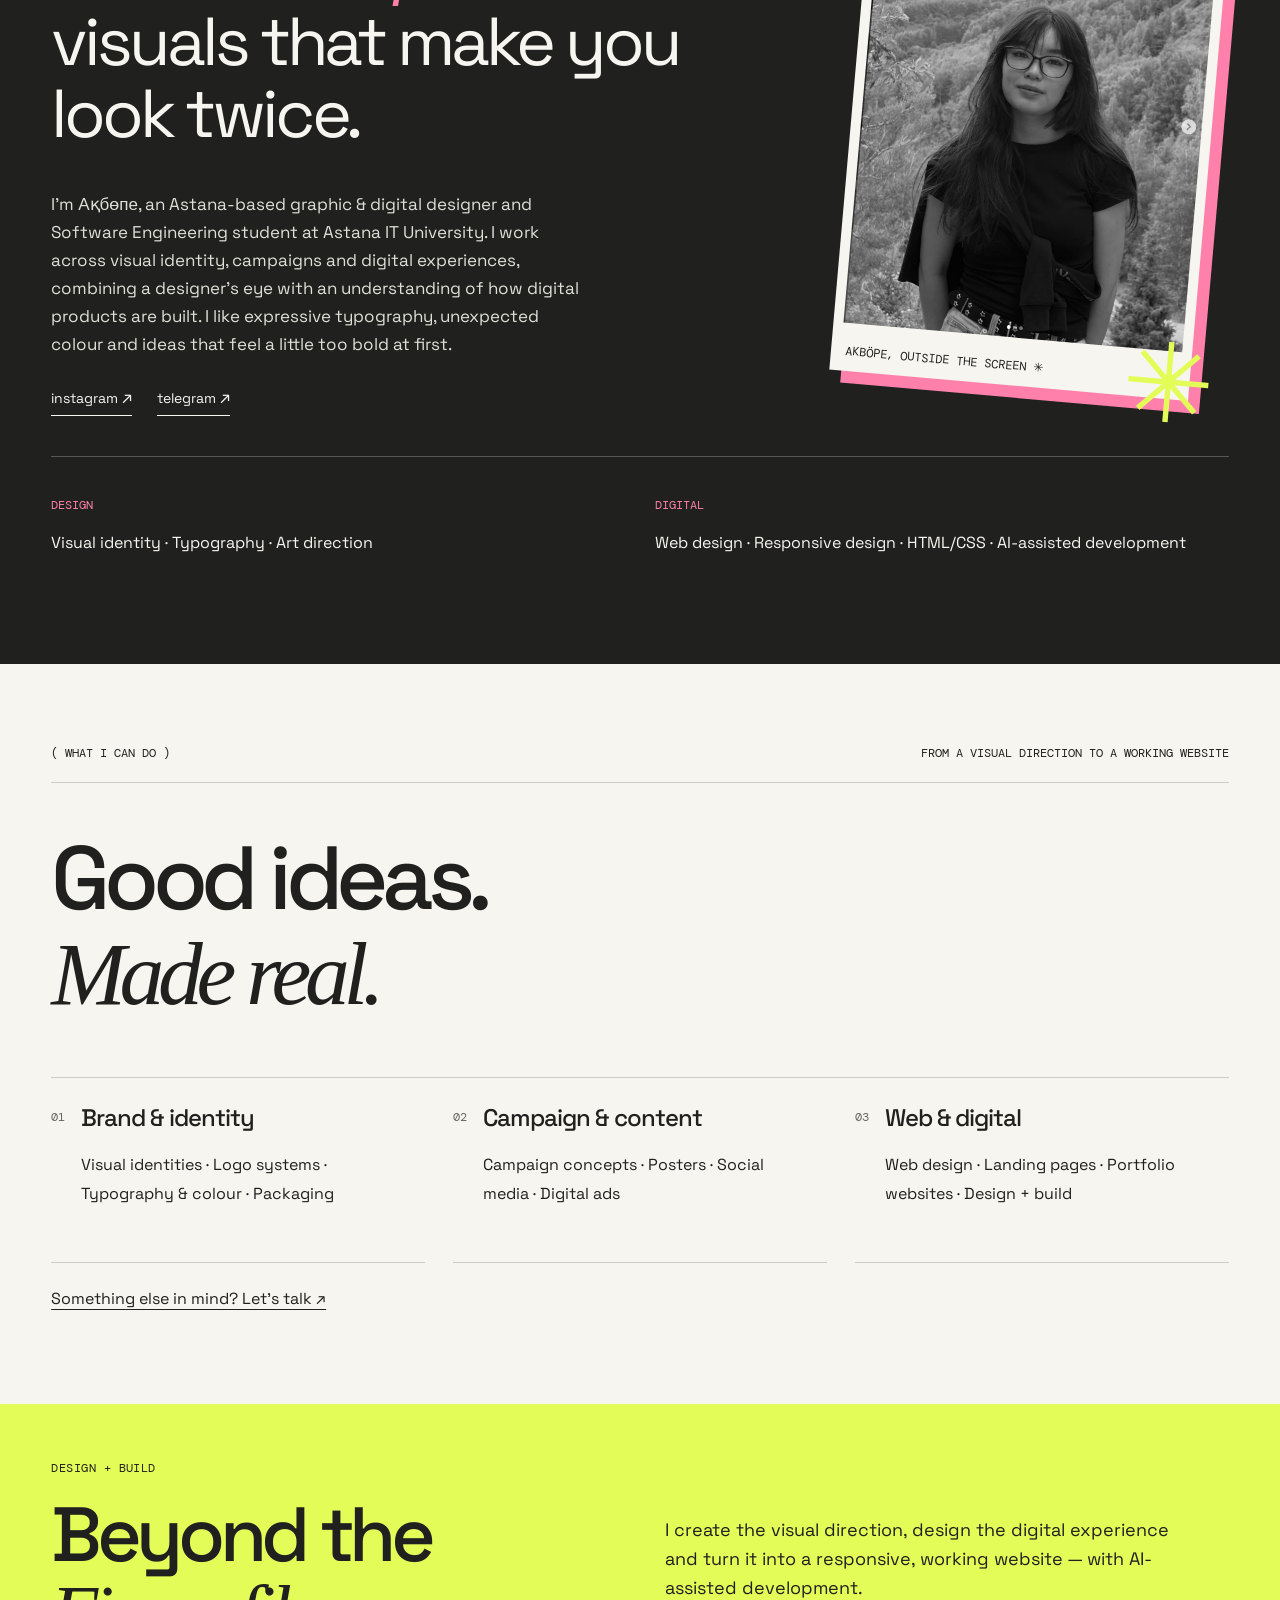
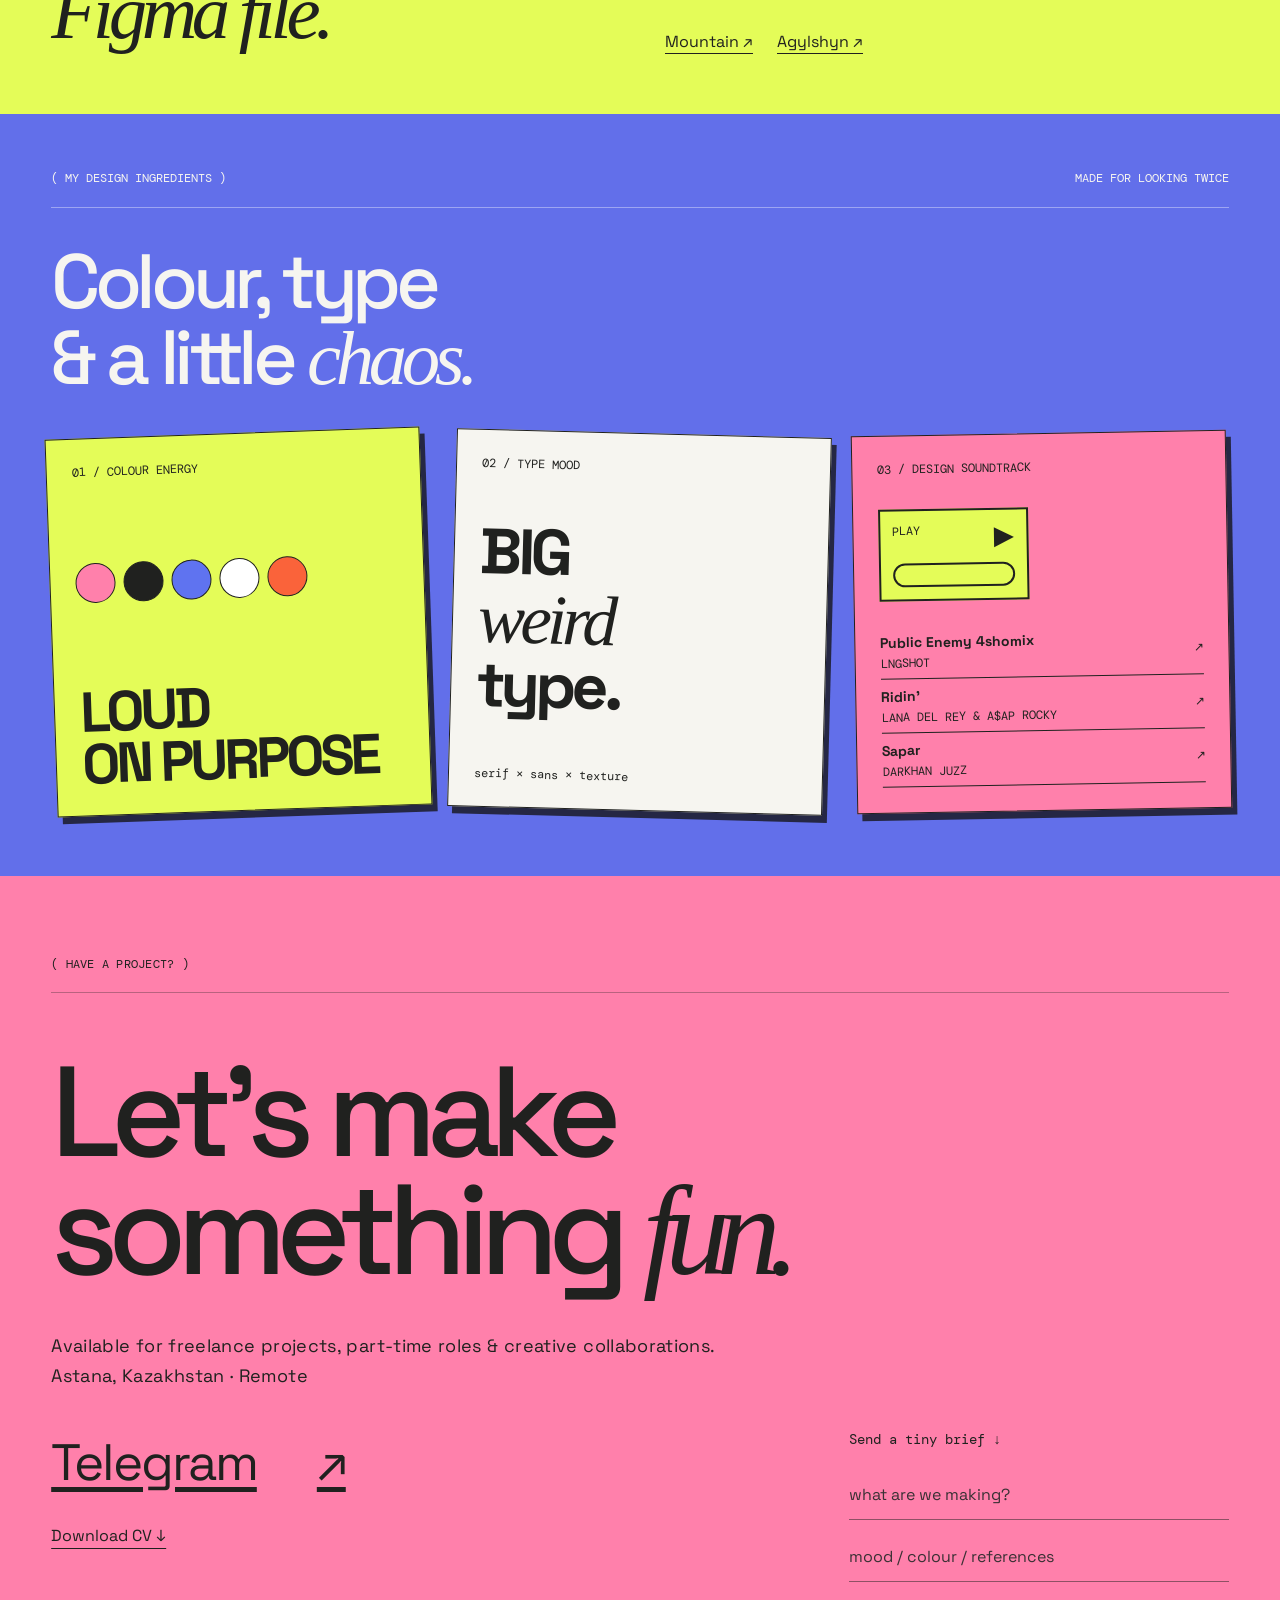
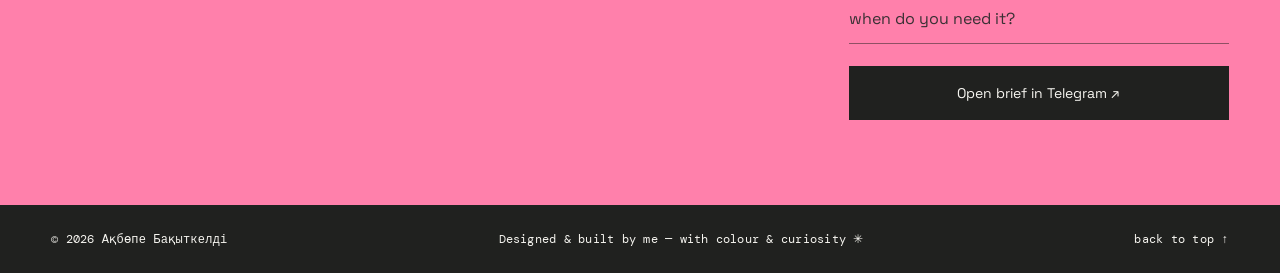
==== commit 9e9007e3: "Add LNGSHOT poster to portfolio" ====
--- a/index.html
+++ b/index.html
@@ -50,7 +50,7 @@
 
       <section class="work" id="work">
         <div class="section-head"><p>( selected work )</p><p>2024—2026</p></div>
-        <div class="work-heading"><h2>Selected work,<br /><em>full of character.</em></h2><p>Selected identities, campaigns and working digital products. Seven projects, different points of view.</p></div>
+        <div class="work-heading"><h2>Selected work,<br /><em>full of character.</em></h2><p>Selected identities, campaigns and working digital products. Eight projects, different points of view.</p></div>
         <div class="work-tools"><div class="filters" role="group" aria-label="Project filters"><button class="active" data-filter="all">all</button><button data-filter="brand">brand</button><button data-filter="campaign">campaign</button><button data-filter="digital">digital</button><button data-filter="experimental">experimental</button></div><button class="shuffle-button" type="button">shuffle my work ↻</button></div>
         <p class="shuffle-status" aria-live="polite"></p>
         <div class="project-grid" aria-label="Portfolio projects">
@@ -61,7 +61,7 @@
       <section class="about" id="about">
         <div class="about-tag">( a little bit about me )</div>
         <p class="about-copy">I turn <span>“what if?”</span> into visuals that make you look twice.</p>
-        <div class="about-details"><p>I’m Ақбөпе, an Astana-based graphic &amp; digital designer and Software Engineering student at Astana IT University. I work across visual identity, campaigns and digital experiences, combining a designer’s eye with an understanding of how digital products are built.</p><div class="social-links"><a href="https://instagram.com/mianhaeswag" target="_blank" rel="noopener">instagram <i>↗</i></a><a href="https://t.me/meuseuk" target="_blank" rel="noopener">telegram <i>↗</i></a></div></div>
+        <div class="about-details"><p>I’m Ақбөпе, an Astana-based graphic &amp; digital designer and Software Engineering student at Astana IT University. I work across visual identity, campaigns and digital experiences, combining a designer’s eye with an understanding of how digital products are built.</p><div class="social-links"><a href="https://instagram.com/mianhaeswag" target="_blank" rel="noopener">instagram <i>↗</i></a><a href="https://t.me/akiboupie" target="_blank" rel="noopener">telegram <i>↗</i></a></div></div>
         <figure class="portrait"><img loading="lazy" src="public/assets/akbope-portrait.webp" alt="Ақбөпе Бақыткелді" /><figcaption>akböpe, outside<br />the screen ✳</figcaption></figure>
         <div class="capabilities"><div><h3>DESIGN</h3><p>Visual identity · Typography · Art direction</p></div><div><h3>DIGITAL</h3><p>Web design · Responsive design · HTML/CSS · AI-assisted development</p></div></div><div class="flower">✿</div>
       </section>
@@ -90,13 +90,13 @@
       <section class="contact" id="contact">
         <p>( have an idea? )</p>
         <h2>Let's make<br />something <em>fun.</em></h2>
-        <p class="contact-availability">Available for freelance projects, part-time roles &amp; creative collaborations.<br />Astana, Kazakhstan · Remote</p><div class="contact-layout"><div class="contact-channels"><a href="https://t.me/meuseuk" target="_blank" rel="noopener">Telegram <span>↗</span></a><a class="contact-cv" href="public/akbope-bakytkeldy-cv.pdf" download>Download CV ↓</a></div><form class="brief-form"><p>or send a tiny brief ↓</p><input name="project" aria-label="Project description" required placeholder="what are we making?" /><input name="mood" aria-label="Mood, colour or reference" placeholder="mood / colour / reference" /><input name="deadline" aria-label="Project deadline" placeholder="when do you need it?" /><button type="submit">send brief to telegram ↗</button></form></div>
+        <p class="contact-availability">Available for freelance projects, part-time roles &amp; creative collaborations.<br />Astana, Kazakhstan · Remote</p><div class="contact-layout"><div class="contact-channels"><a href="https://t.me/akiboupie" target="_blank" rel="noopener">Telegram <span>↗</span></a><a class="contact-cv" href="public/akbope-bakytkeldy-cv.pdf" download>Download CV ↓</a></div><form class="brief-form"><p>or send a tiny brief ↓</p><input name="project" aria-label="Project description" required placeholder="what are we making?" /><input name="mood" aria-label="Mood, colour or reference" placeholder="mood / colour / reference" /><input name="deadline" aria-label="Project deadline" placeholder="when do you need it?" /><button type="submit">send brief to telegram ↗</button></form></div>
       </section>
     </main>
 
     <footer><p>© 2026 Ақбөпе Бақыткелді</p><p>Designed &amp; built by me — with colour &amp; curiosity ✳</p><a href="#top">back to top ↑</a></footer>
 
-    <noscript><p style="padding:24px">Please enable JavaScript to explore the complete project gallery and language options. You can also <a href="https://t.me/meuseuk">contact Akbope on Telegram</a>.</p></noscript>
+    <noscript><p style="padding:24px">Please enable JavaScript to explore the complete project gallery and language options. You can also <a href="https://t.me/akiboupie">contact Akbope on Telegram</a>.</p></noscript>
     <script src="portfolio-data.js"></script>
     <script src="script.js"></script>
   </body>
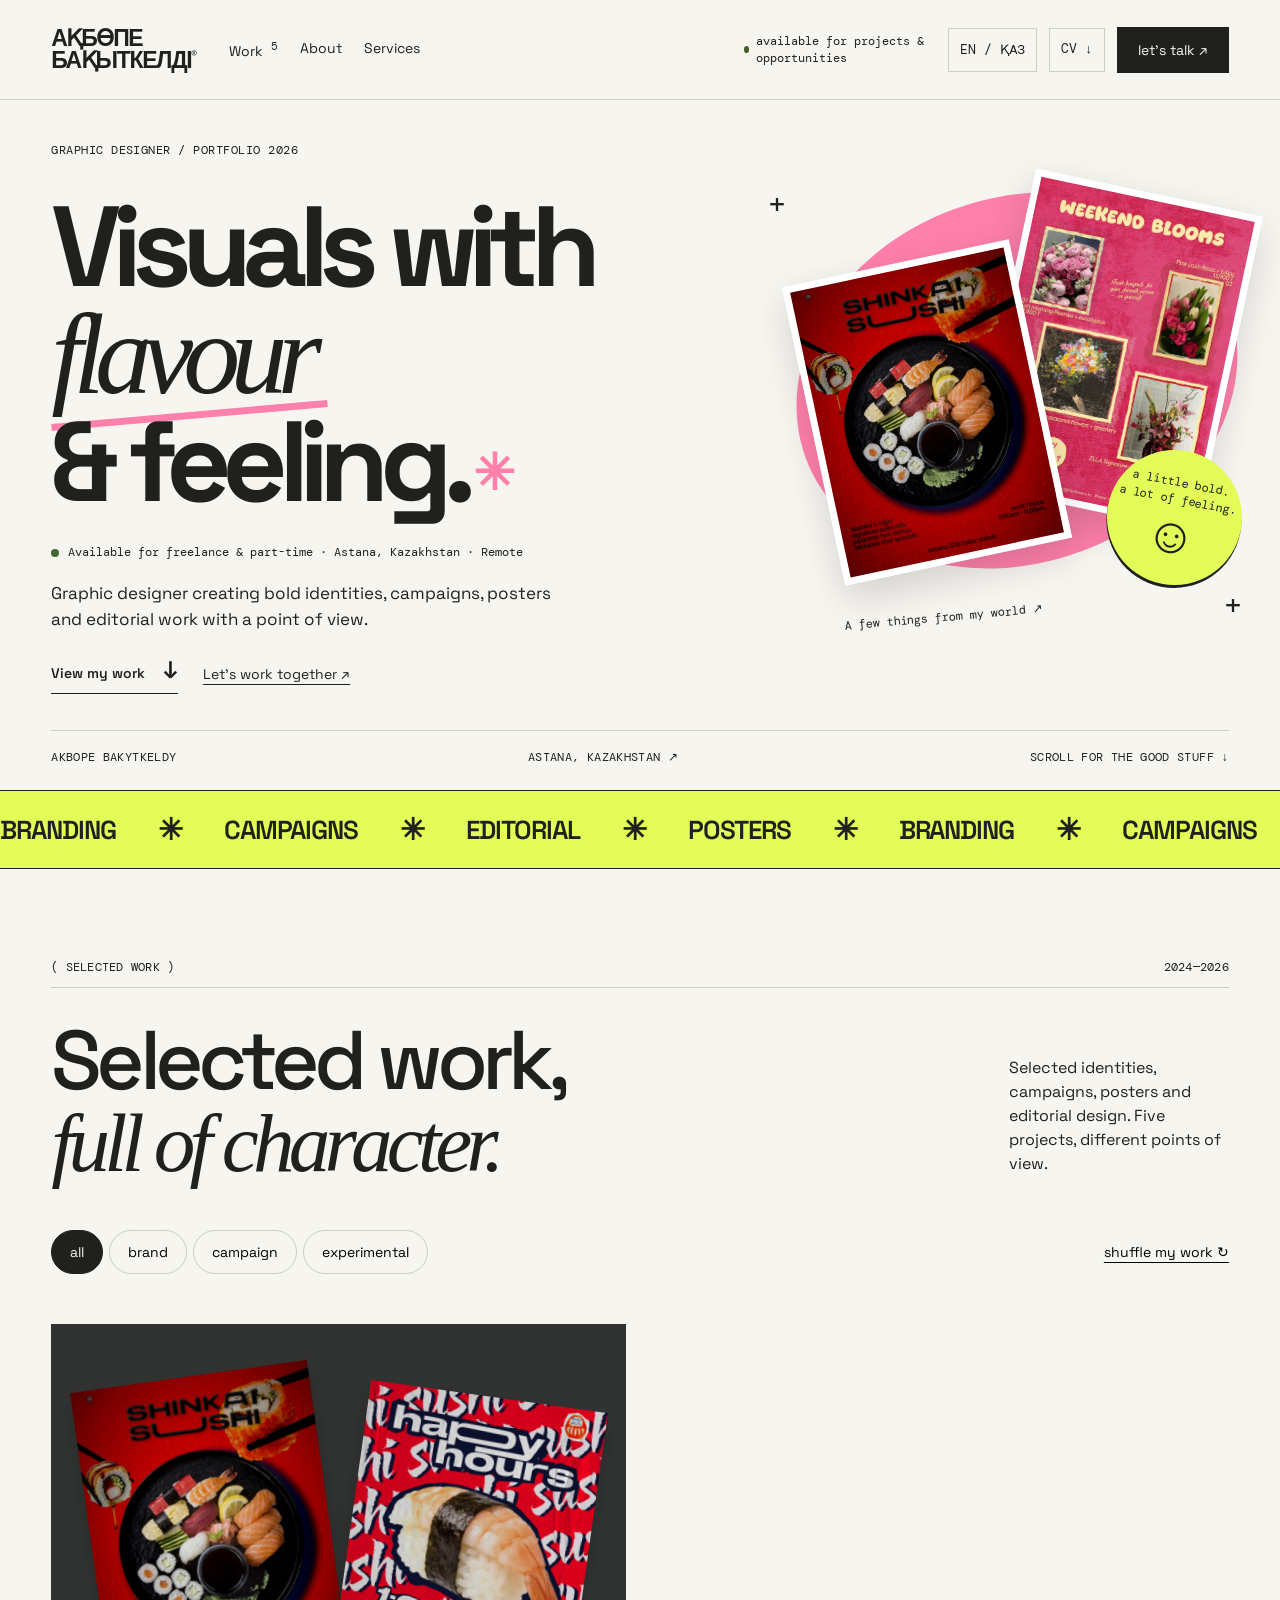
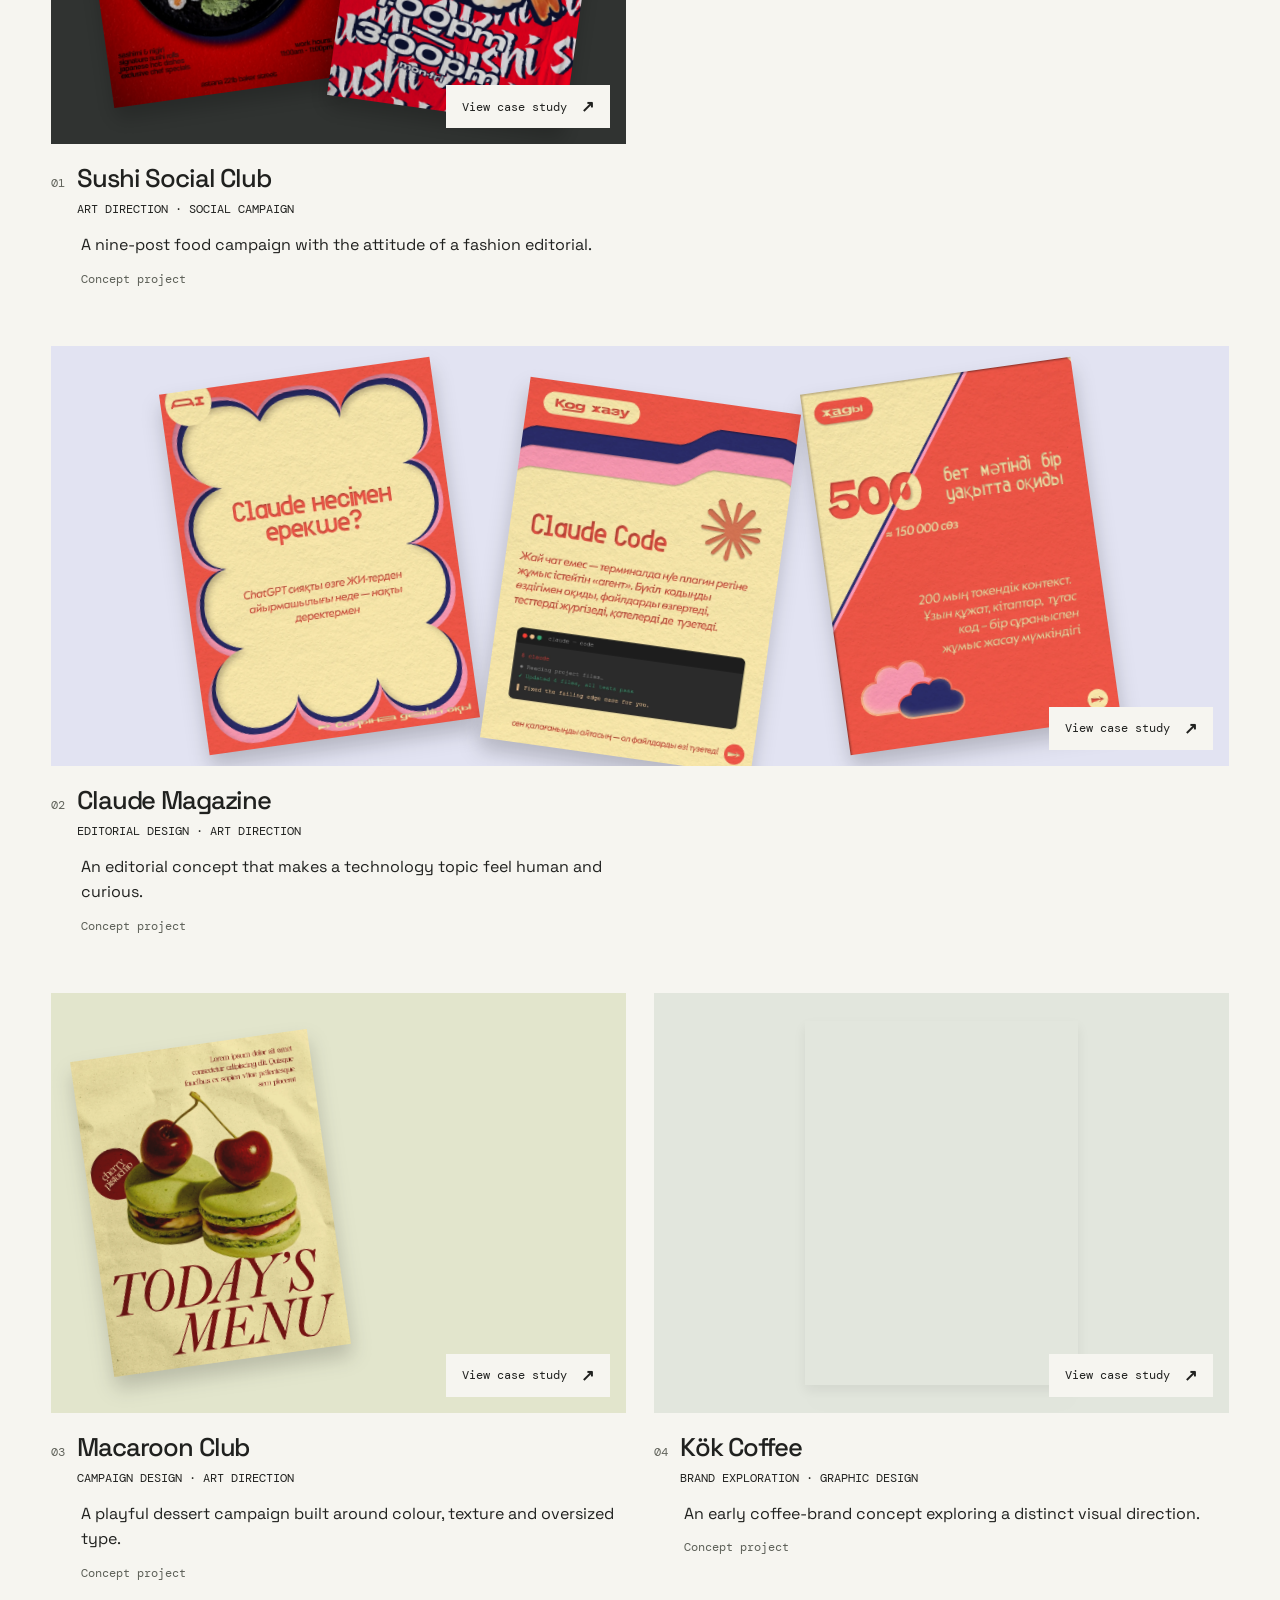
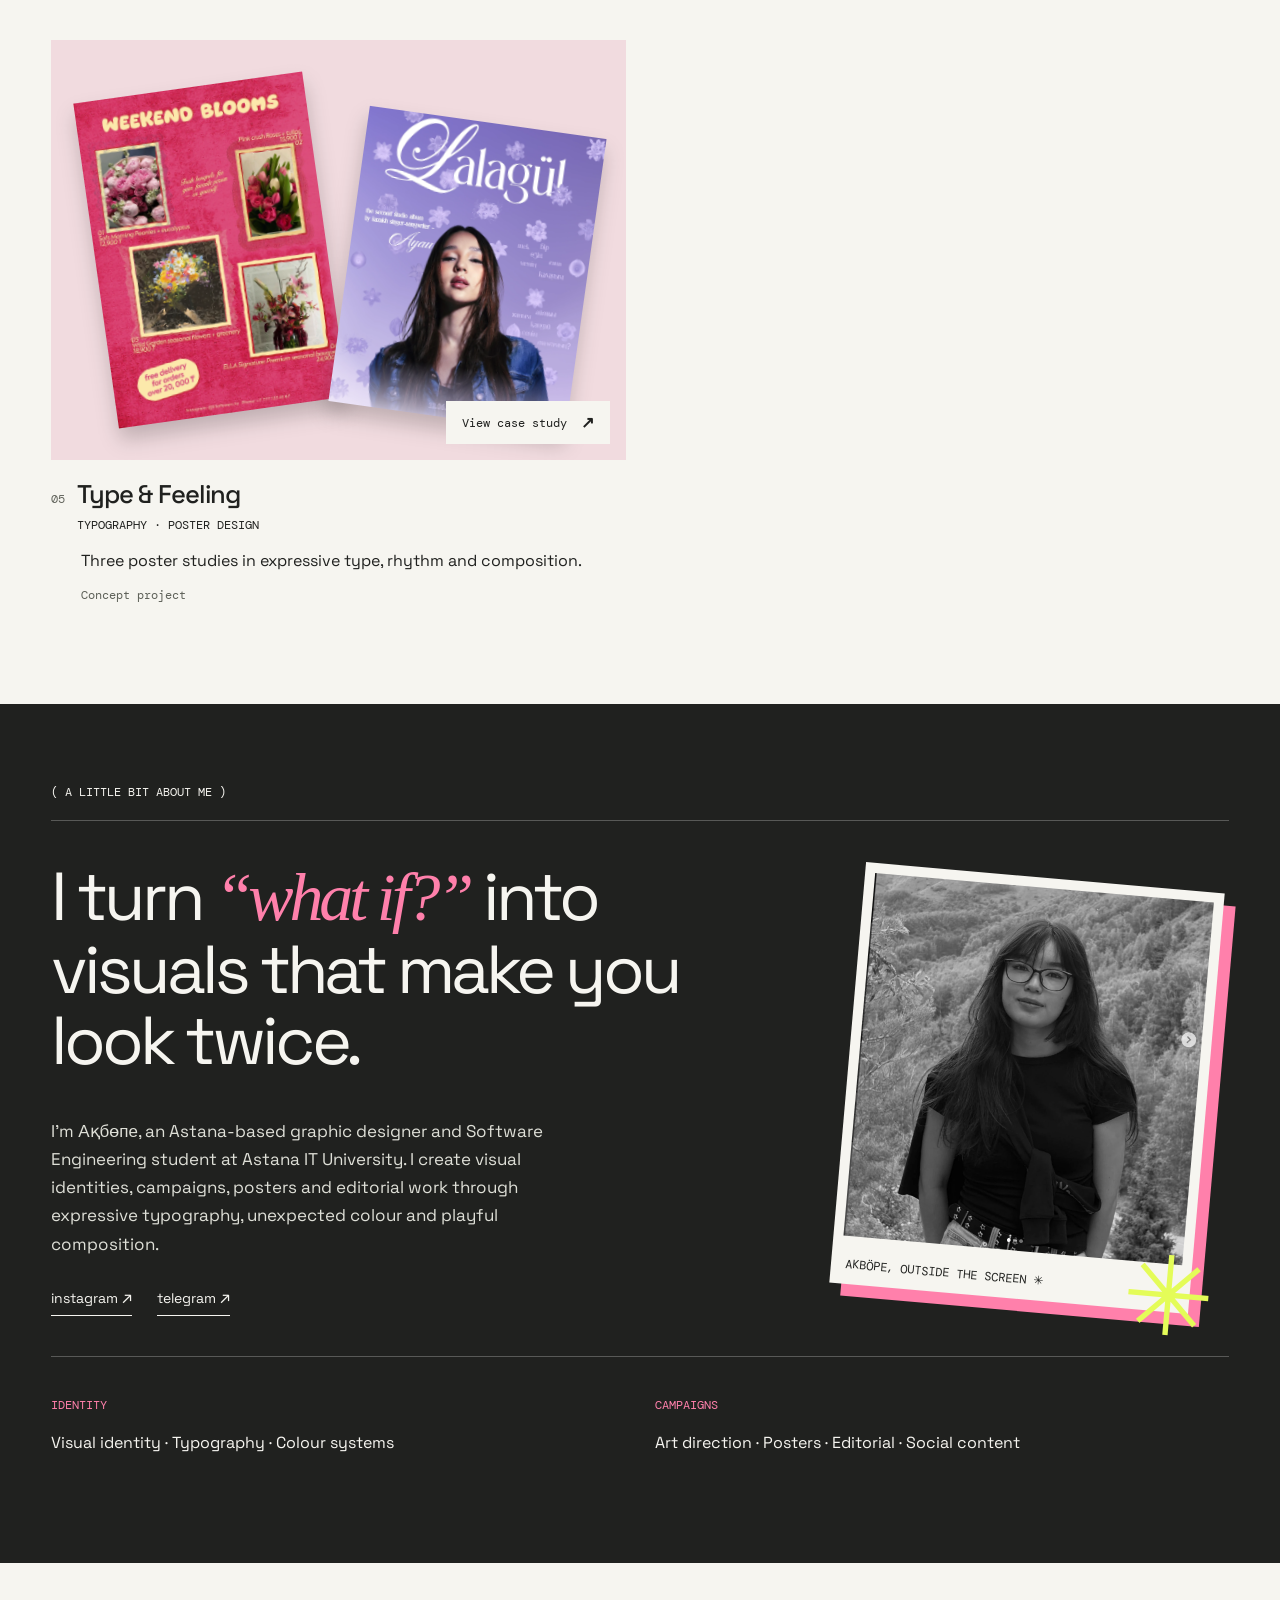
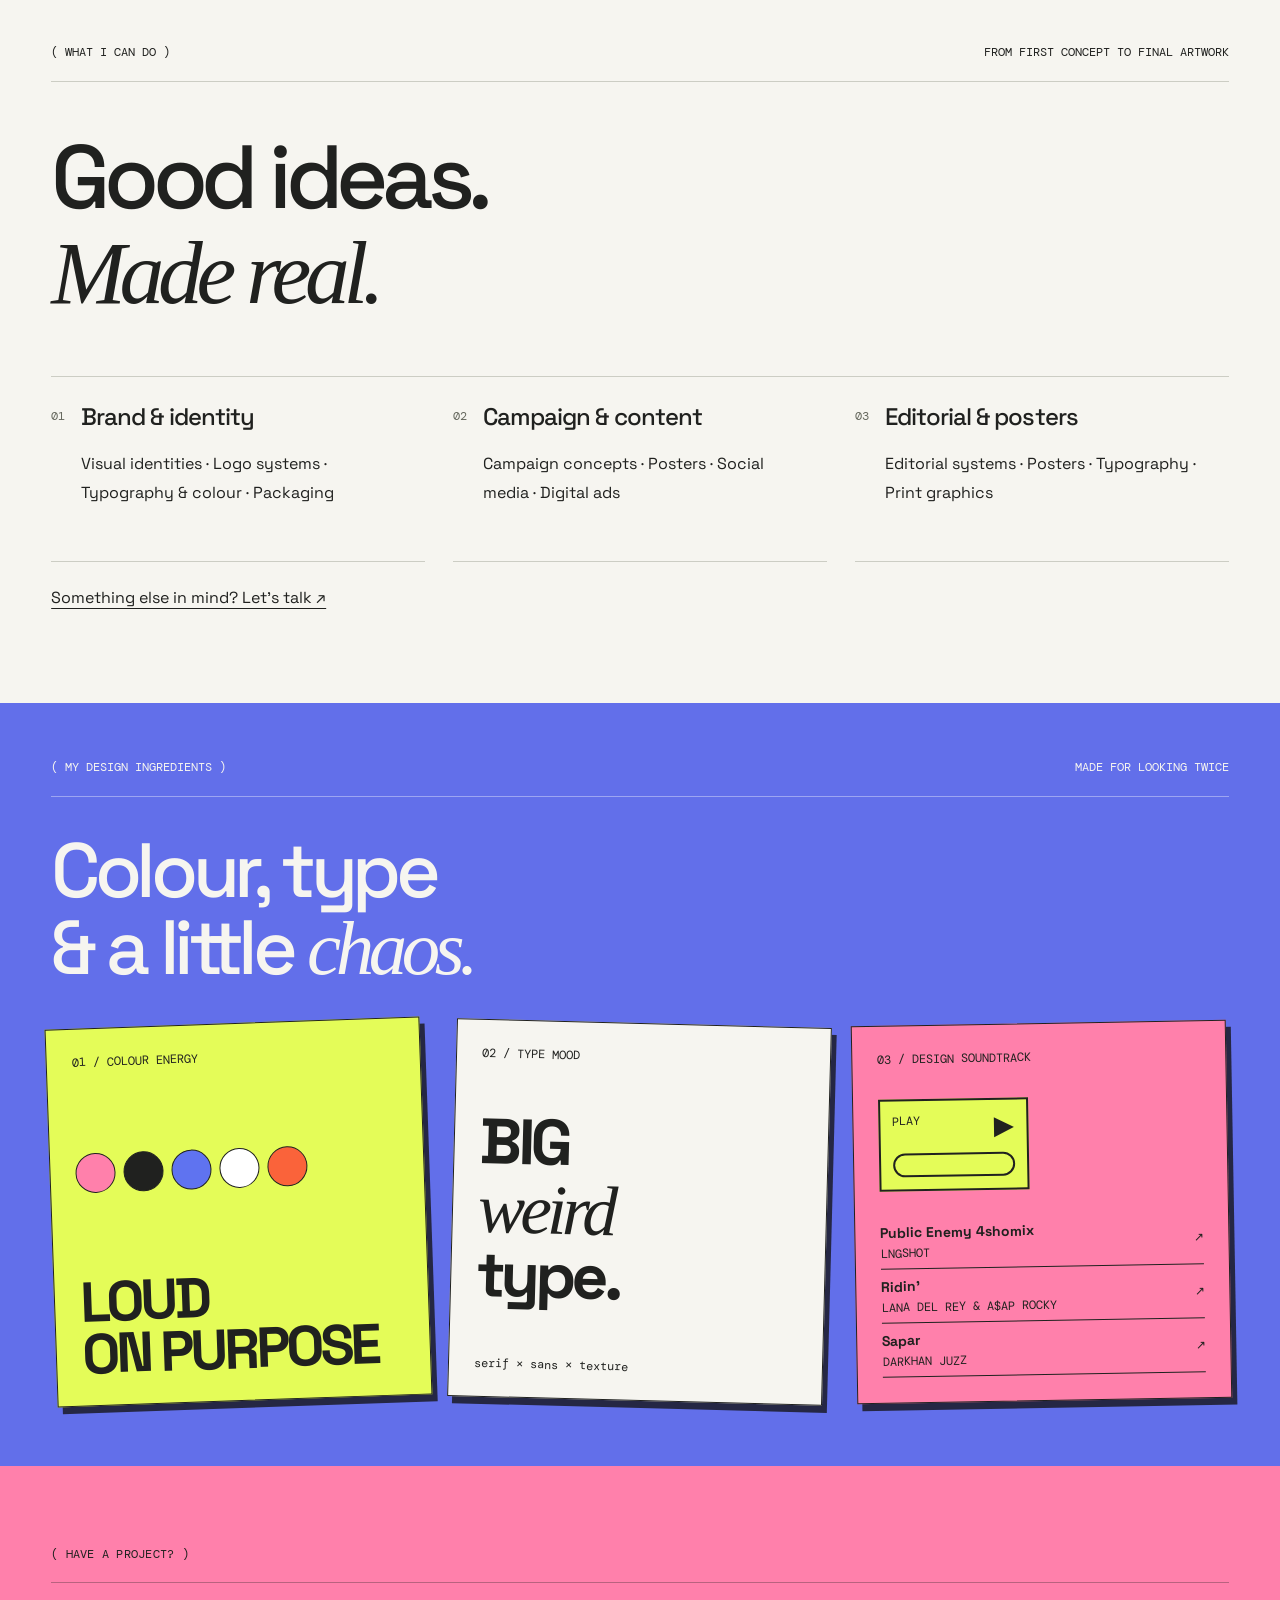
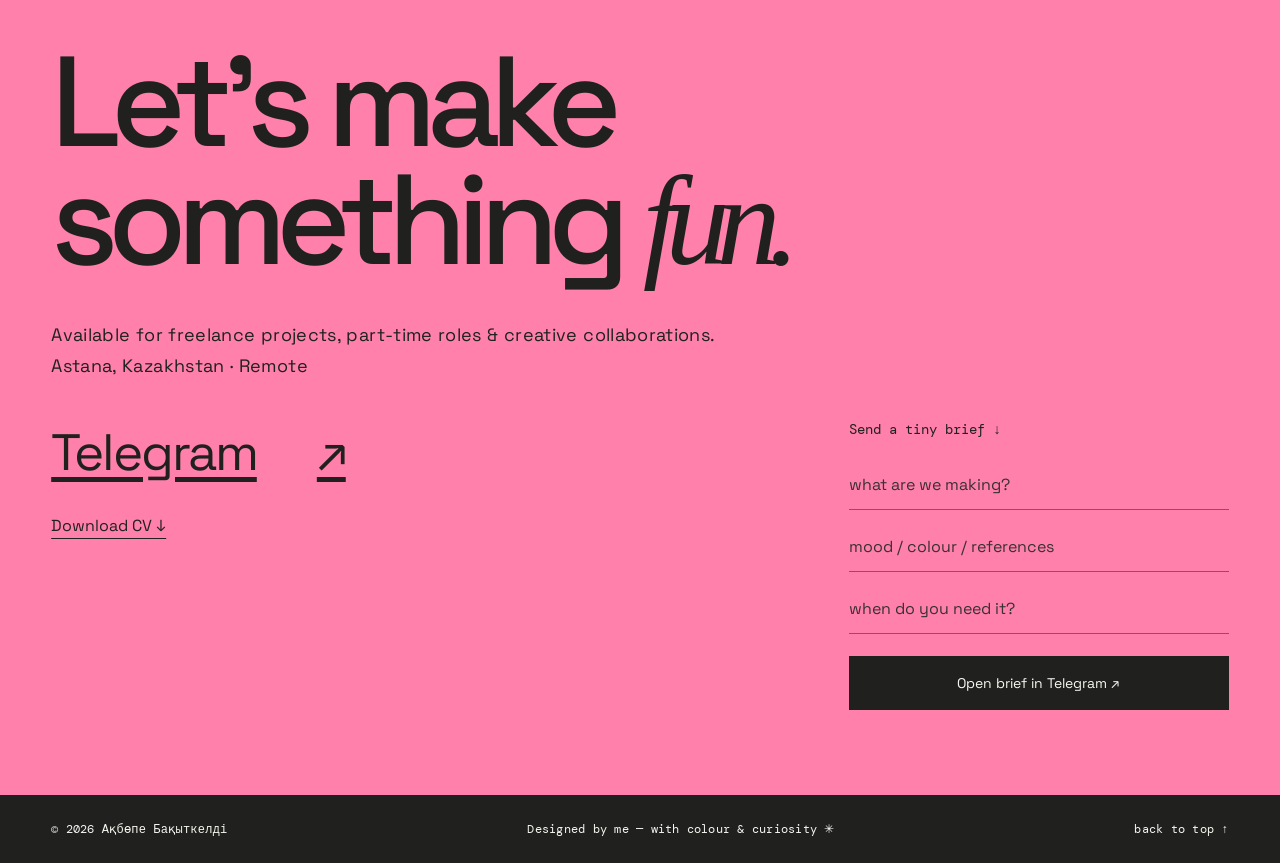
==== commit a6a0e199: "Refocus portfolio on graphic design" ====
--- a/index.html
+++ b/index.html
@@ -3,8 +3,8 @@
   <head>
     <meta charset="UTF-8" />
     <meta name="viewport" content="width=device-width, initial-scale=1.0" />
-    <meta name="description" content="Akbope Bakytkeldy — Graphic &amp; Digital Designer in Astana, Kazakhstan. Explore visual identities, expressive posters, social campaigns and editorial design." />
-    <title>Akbope Bakytkeldy — Graphic &amp; Digital Designer</title>
+    <meta name="description" content="Akbope Bakytkeldy — Graphic Designer in Astana, Kazakhstan. Explore visual identities, expressive posters, social campaigns and editorial design." />
+    <title>Akbope Bakytkeldy — Graphic Designer</title>
     <link rel="icon" href="public/favicon.svg" type="image/svg+xml" />
     <link rel="preconnect" href="https://fonts.googleapis.com" />
     <link rel="preconnect" href="https://fonts.gstatic.com" crossorigin />
@@ -20,14 +20,14 @@
     <div class="cursor-dot" aria-hidden="true"></div>
     <header class="topbar">
       <a class="logo" href="#top">Ақбөпе<br />Бақыткелді<span>®</span></a>
-      <button class="menu-toggle" type="button" aria-expanded="false" aria-controls="main-nav">Menu +</button><nav class="main-nav" id="main-nav" aria-label="Main navigation"><a href="#work" data-nav="work">Work <span>7</span></a><a href="#about" data-nav="about">About</a><a href="#services" data-nav="services">Services</a></nav>
+      <button class="menu-toggle" type="button" aria-expanded="false" aria-controls="main-nav">Menu +</button><nav class="main-nav" id="main-nav" aria-label="Main navigation"><a href="#work" data-nav="work">Work <span>5</span></a><a href="#about" data-nav="about">About</a><a href="#services" data-nav="services">Services</a></nav>
       <p class="topbar-note">graphic designer<br />based in Kazakhstan</p>
       <div class="top-actions"><span class="availability"><i></i> available for projects &amp; opportunities</span><button class="language-toggle" type="button" aria-label="Қазақ тіліне ауысу">ҚАЗ</button><a class="cv-link" href="public/akbope-bakytkeldy-cv.pdf" download>CV ↓</a><a class="contact-link" href="#contact">let's talk <i>↗</i></a></div>
     </header>
 
     <main id="top">
       <section class="hero" aria-labelledby="hero-title">
-        <div class="hero-label">Graphic &amp; digital designer / Portfolio 2026</div>
+        <div class="hero-label">Graphic designer / Portfolio 2026</div>
         <h1 id="hero-title">Visuals with<br /><em>flavour</em><br />&amp; feeling.<span class="hero-asterisk" aria-hidden="true">✳</span></h1>
         <div class="hero-art" aria-hidden="true">
           <div class="art-orbit"></div>
@@ -38,20 +38,20 @@
           <div class="registration reg-one">+</div><div class="registration reg-two">+</div>
         </div>
         <p class="hero-availability"><i></i> Available for freelance &amp; part-time · Astana, Kazakhstan · Remote</p><div class="hero-bottom">
-          <p>Graphic &amp; digital designer creating bold identities, campaigns and digital experiences for brands with a point of view.</p>
+          <p>Graphic designer creating bold identities, campaigns, posters and editorial work with a point of view.</p>
           <div class="hero-ctas"><a class="scroll-hint" href="#work">View my work <span>↓</span></a><a class="hero-contact" href="#contact">Let’s work together ↗</a></div>
         </div>
         <div class="hero-footer"><span>AKBOPE BAKYTKELDY</span><span>ASTANA, KAZAKHSTAN ↗</span><span>SCROLL FOR THE GOOD STUFF ↓</span></div>
       </section>
 
       <section class="marquee" aria-label="Design services">
-        <div><span>BRANDING</span><b>✳</b><span>CAMPAIGNS</span><b>✳</b><span>DIGITAL</span><b>✳</b><span>WEB</span><b>✳</b><span>BRANDING</span><b>✳</b><span>CAMPAIGNS</span><b>✳</b></div>
+        <div><span>BRANDING</span><b>✳</b><span>CAMPAIGNS</span><b>✳</b><span>EDITORIAL</span><b>✳</b><span>POSTERS</span><b>✳</b><span>BRANDING</span><b>✳</b><span>CAMPAIGNS</span><b>✳</b></div>
       </section>
 
       <section class="work" id="work">
         <div class="section-head"><p>( selected work )</p><p>2024—2026</p></div>
-        <div class="work-heading"><h2>Selected work,<br /><em>full of character.</em></h2><p>Selected identities, campaigns and working digital products. Eight projects, different points of view.</p></div>
-        <div class="work-tools"><div class="filters" role="group" aria-label="Project filters"><button class="active" data-filter="all">all</button><button data-filter="brand">brand</button><button data-filter="campaign">campaign</button><button data-filter="digital">digital</button><button data-filter="experimental">experimental</button></div><button class="shuffle-button" type="button">shuffle my work ↻</button></div>
+        <div class="work-heading"><h2>Selected work,<br /><em>full of character.</em></h2><p>Selected identities, campaigns, posters and editorial design. Five projects, different points of view.</p></div>
+        <div class="work-tools"><div class="filters" role="group" aria-label="Project filters"><button class="active" data-filter="all">all</button><button data-filter="brand">brand</button><button data-filter="campaign">campaign</button><button data-filter="experimental">experimental</button></div><button class="shuffle-button" type="button">shuffle my work ↻</button></div>
         <p class="shuffle-status" aria-live="polite"></p>
         <div class="project-grid" aria-label="Portfolio projects">
           <!-- The selected catalogue lives in portfolio-data.js. Archived artwork stays in public/assets. -->
@@ -61,9 +61,9 @@
       <section class="about" id="about">
         <div class="about-tag">( a little bit about me )</div>
         <p class="about-copy">I turn <span>“what if?”</span> into visuals that make you look twice.</p>
-        <div class="about-details"><p>I’m Ақбөпе, an Astana-based graphic &amp; digital designer and Software Engineering student at Astana IT University. I work across visual identity, campaigns and digital experiences, combining a designer’s eye with an understanding of how digital products are built.</p><div class="social-links"><a href="https://instagram.com/mianhaeswag" target="_blank" rel="noopener">instagram <i>↗</i></a><a href="https://t.me/akiboupie" target="_blank" rel="noopener">telegram <i>↗</i></a></div></div>
+        <div class="about-details"><p>I’m Ақбөпе, an Astana-based graphic designer and Software Engineering student at Astana IT University. I create visual identities, campaigns, posters and editorial work through expressive typography, unexpected colour and playful composition.</p><div class="social-links"><a href="https://instagram.com/mianhaeswag" target="_blank" rel="noopener">instagram <i>↗</i></a><a href="https://t.me/akiboupie" target="_blank" rel="noopener">telegram <i>↗</i></a></div></div>
         <figure class="portrait"><img loading="lazy" src="public/assets/akbope-portrait.webp" alt="Ақбөпе Бақыткелді" /><figcaption>akböpe, outside<br />the screen ✳</figcaption></figure>
-        <div class="capabilities"><div><h3>DESIGN</h3><p>Visual identity · Typography · Art direction</p></div><div><h3>DIGITAL</h3><p>Web design · Responsive design · HTML/CSS · AI-assisted development</p></div></div><div class="flower">✿</div>
+        <div class="capabilities"><div><h3>IDENTITY</h3><p>Visual identity · Typography · Colour systems</p></div><div><h3>CAMPAIGNS</h3><p>Art direction · Posters · Editorial · Social content</p></div></div><div class="flower">✿</div>
       </section>
 
       <section class="services" id="services">
@@ -72,11 +72,9 @@
         <div class="services-grid">
           <div><b>01</b><section><h3>Brand &amp; identity</h3><p>Visual identities · Logo systems · Typography &amp; colour · Packaging</p></section></div>
           <div><b>02</b><section><h3>Campaign &amp; content</h3><p>Campaign concepts · Posters · Social media · Digital ads</p></section></div>
-          <div><b>03</b><section><h3>Web &amp; digital</h3><p>Web design · Landing pages · Portfolio websites · Design + build</p></section></div>
+          <div><b>03</b><section><h3>Editorial &amp; posters</h3><p>Editorial systems · Posters · Typography · Print graphics</p></section></div>
         </div><a class="services-extra" href="#contact">Something else in mind? Let’s talk ↗</a>
       </section>
-      <section class="design-build"><p class="eyebrow">DESIGN + BUILD</p><h2>Beyond the<br /><em>Figma file.</em></h2><div><p>I create the visual direction, design the digital experience and turn it into a responsive, working website — with AI-assisted development.</p><a href="projects/mountain/">Mountain ↗</a><a href="projects/agylshyn/">Agylshyn ↗</a></div></section>
-
       <section class="moodboard">
         <div class="mood-head"><p>( my design ingredients )</p><p>made for looking twice</p></div>
         <h2>Colour, type<br />&amp; a little <em>chaos.</em></h2>
@@ -94,7 +92,7 @@
       </section>
     </main>
 
-    <footer><p>© 2026 Ақбөпе Бақыткелді</p><p>Designed &amp; built by me — with colour &amp; curiosity ✳</p><a href="#top">back to top ↑</a></footer>
+    <footer><p>© 2026 Ақбөпе Бақыткелді</p><p>Designed by me — with colour &amp; curiosity ✳</p><a href="#top">back to top ↑</a></footer>
 
     <noscript><p style="padding:24px">Please enable JavaScript to explore the complete project gallery and language options. You can also <a href="https://t.me/akiboupie">contact Akbope on Telegram</a>.</p></noscript>
     <script src="portfolio-data.js"></script>
